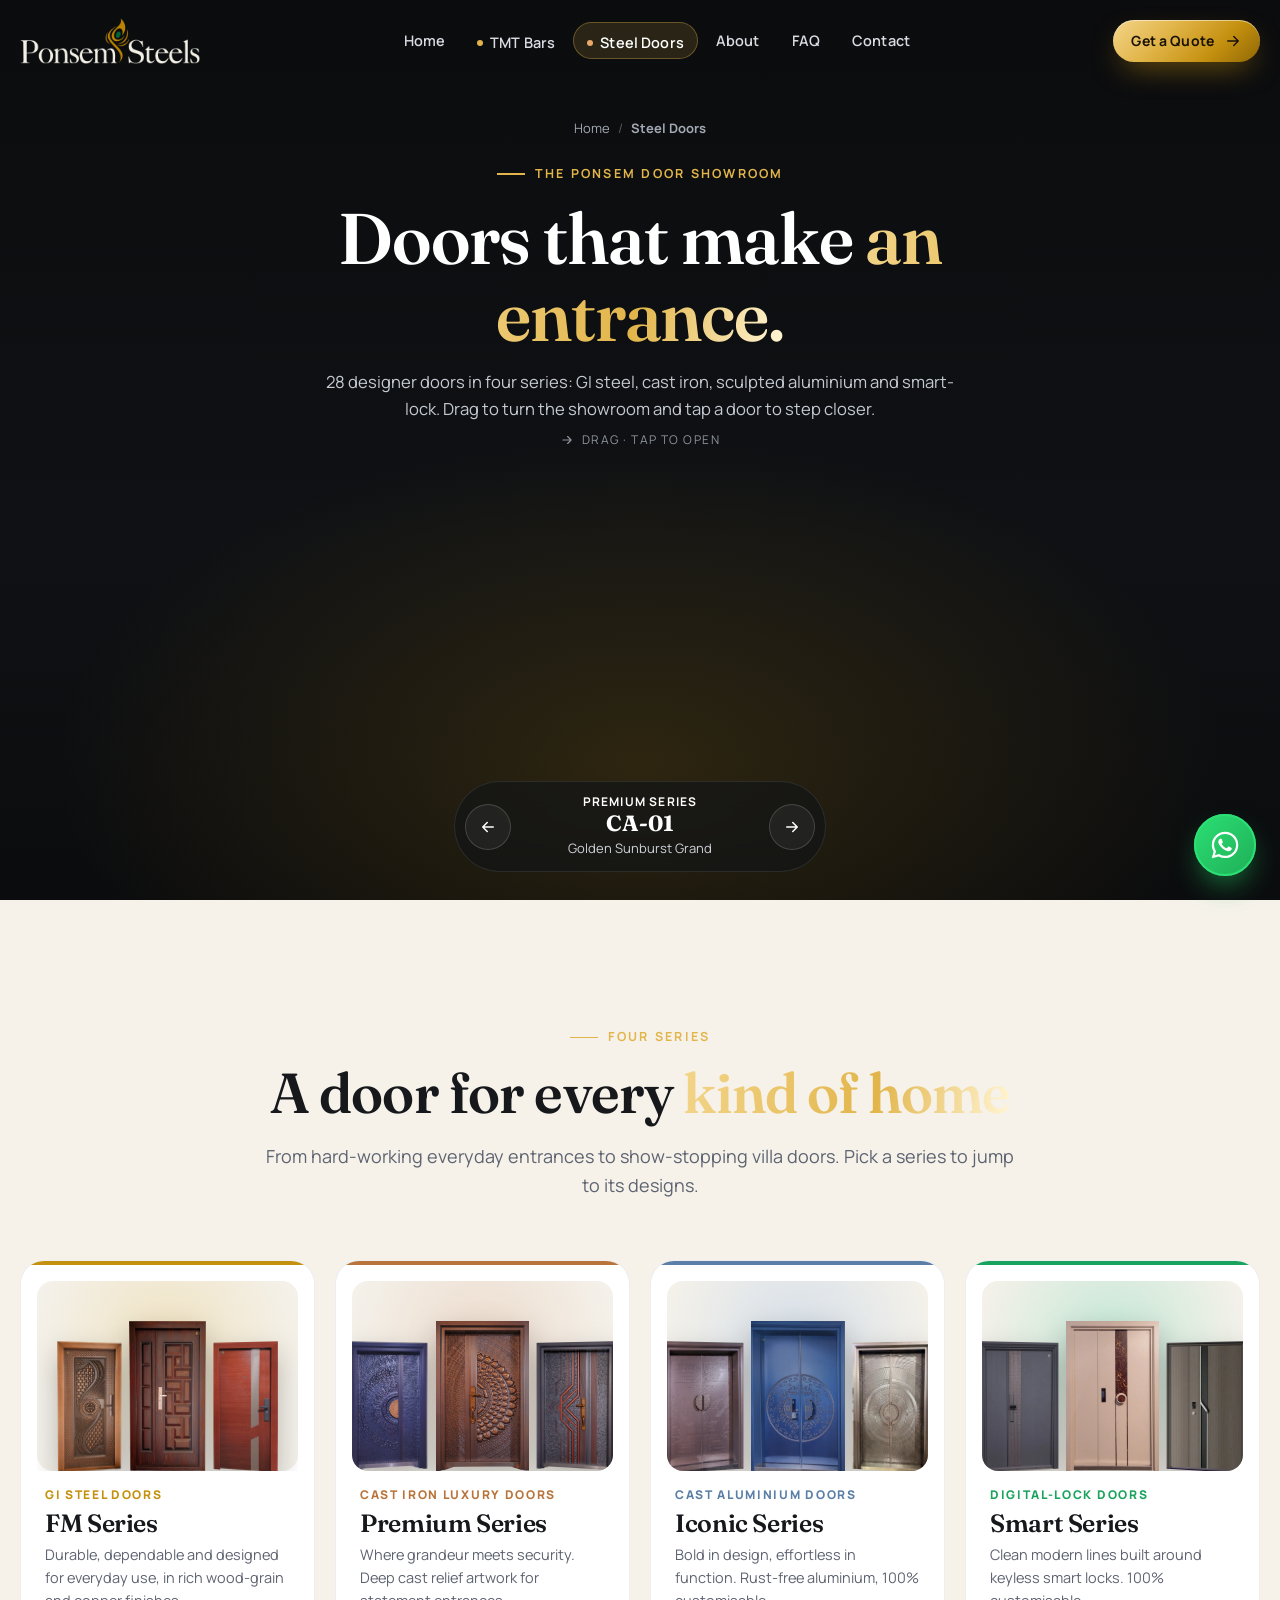
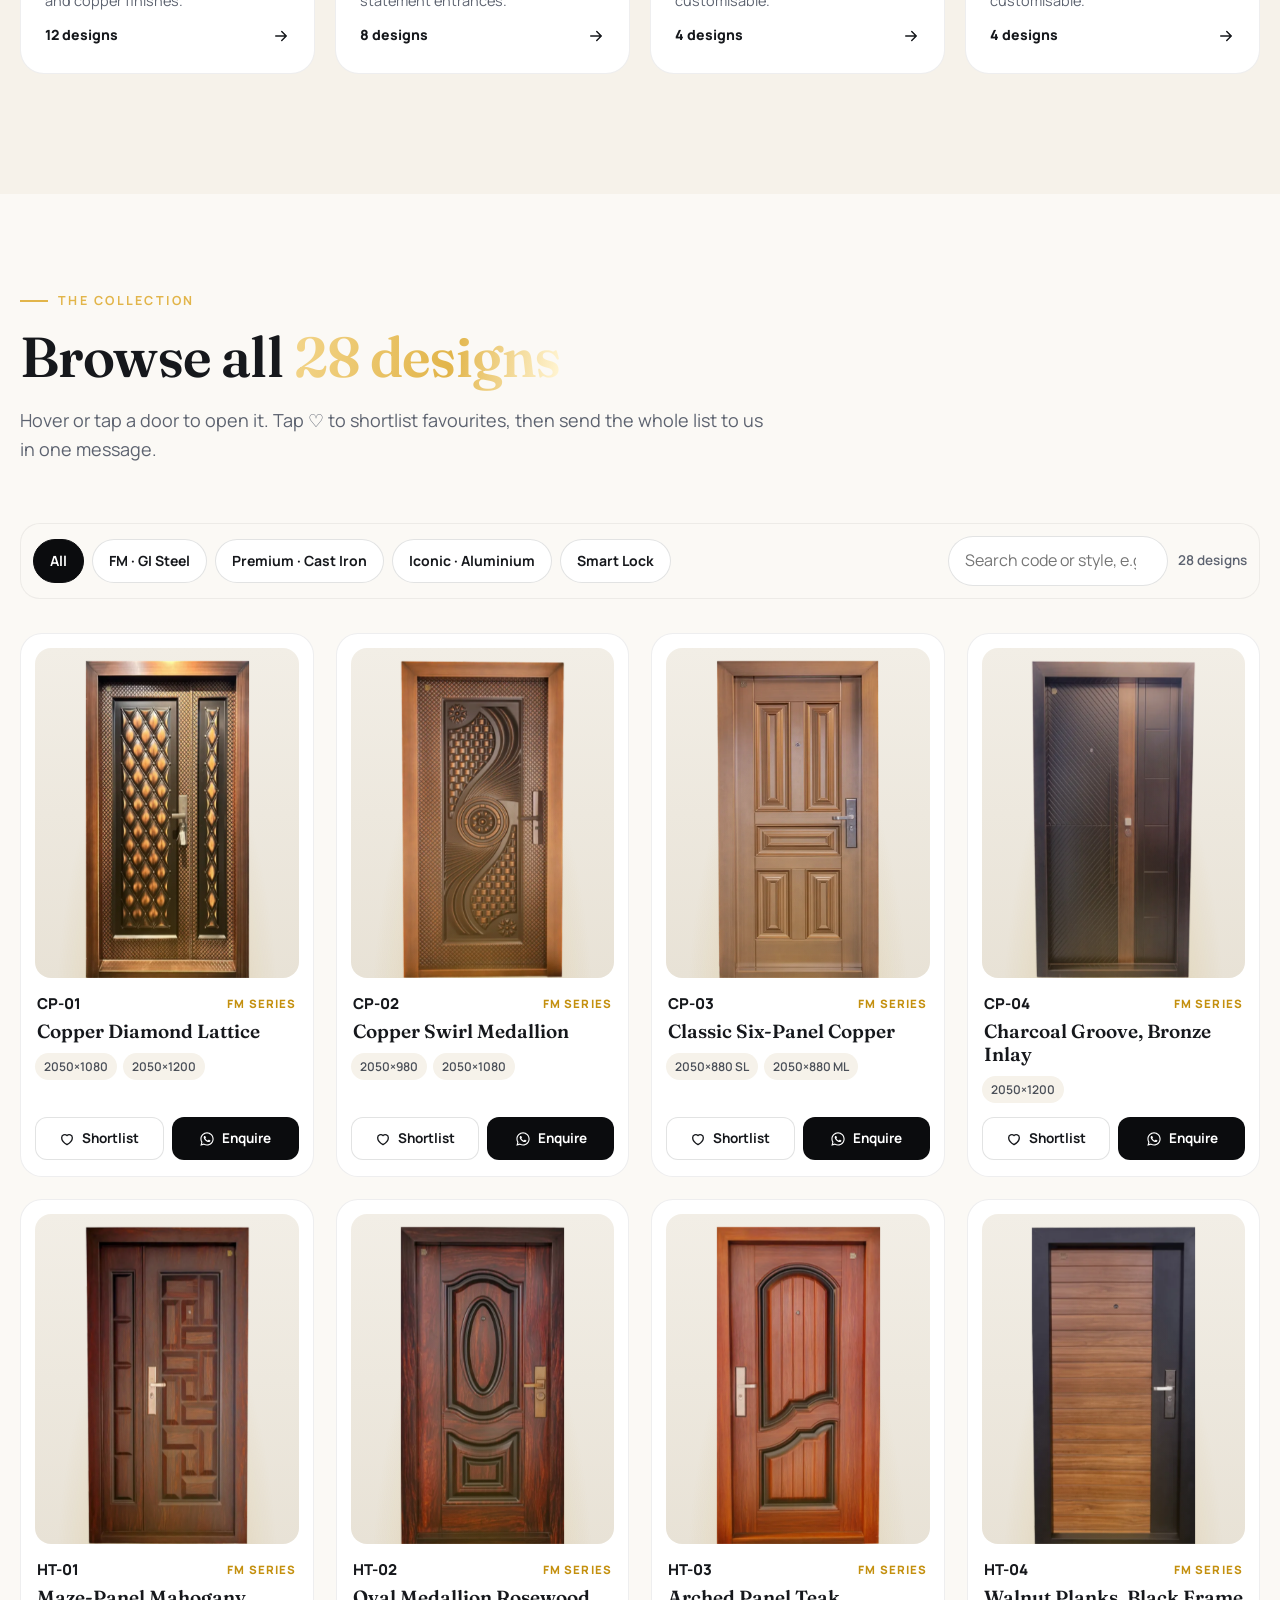
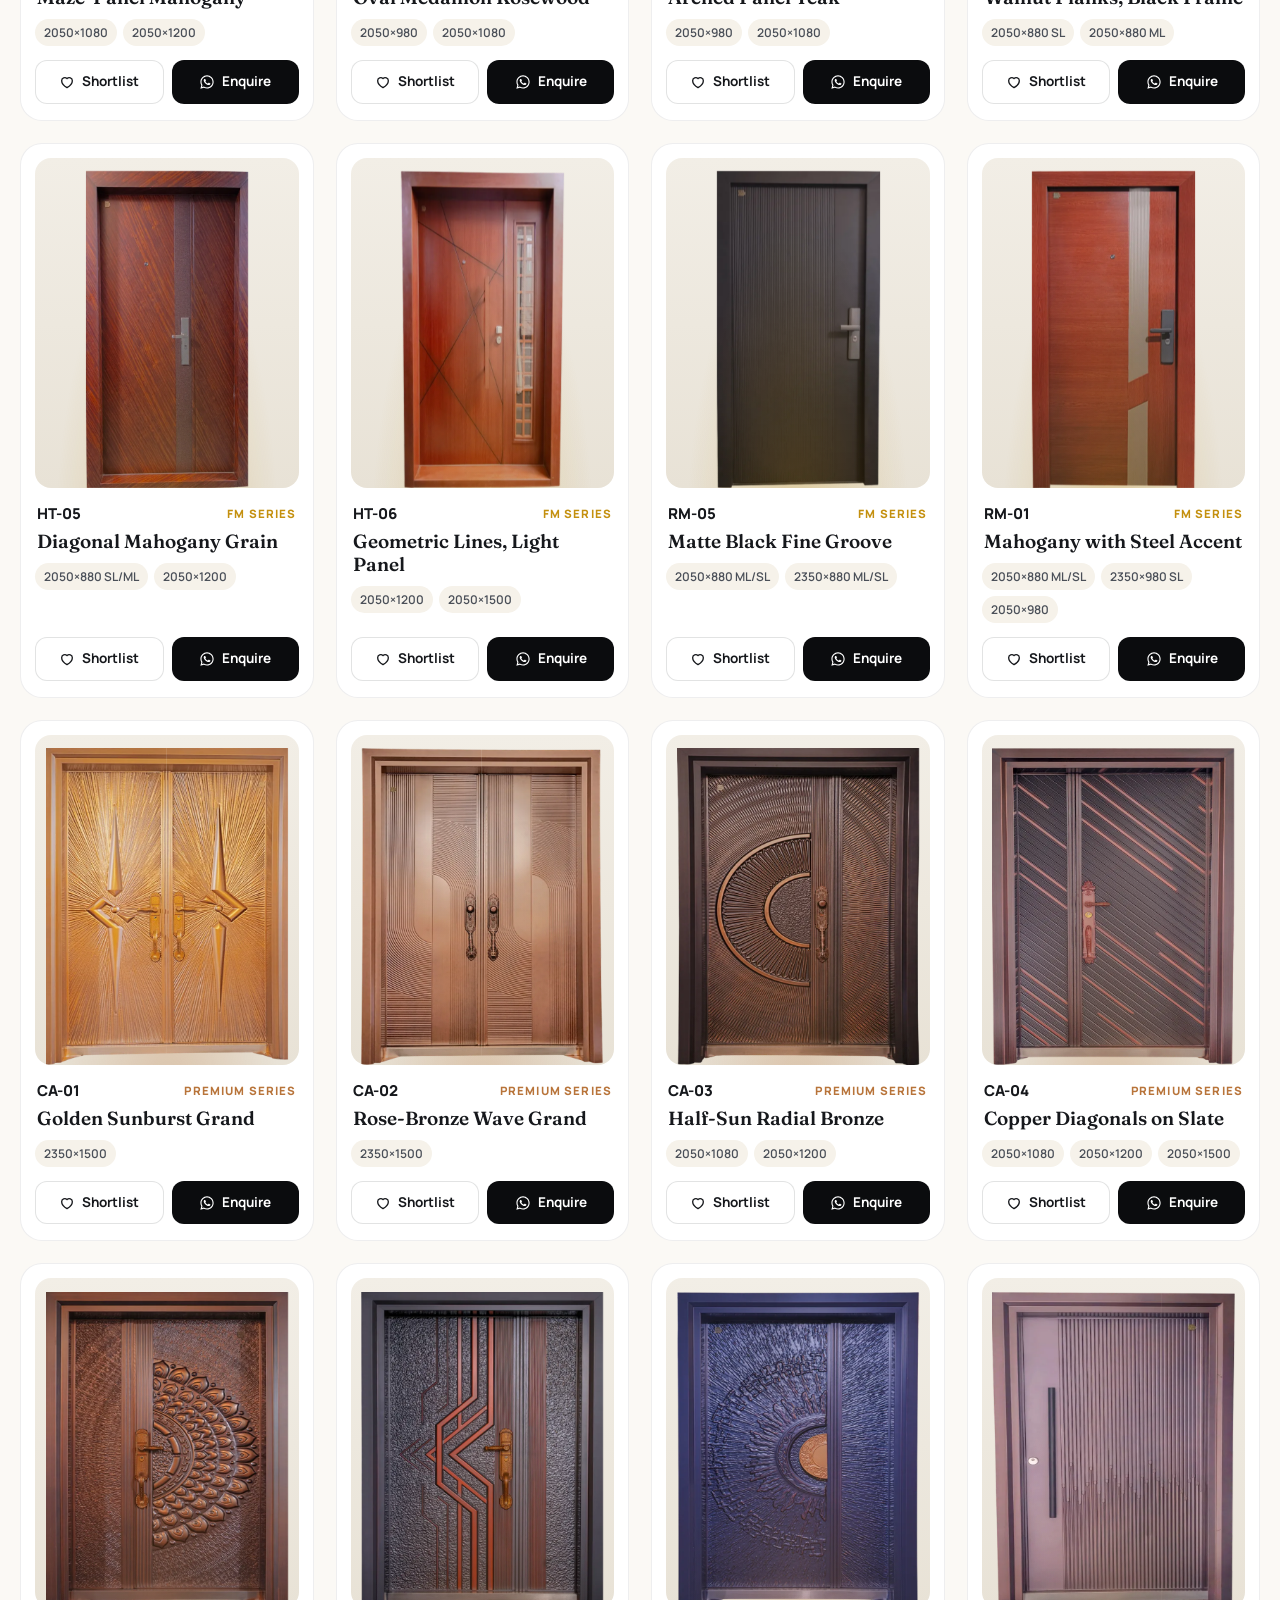
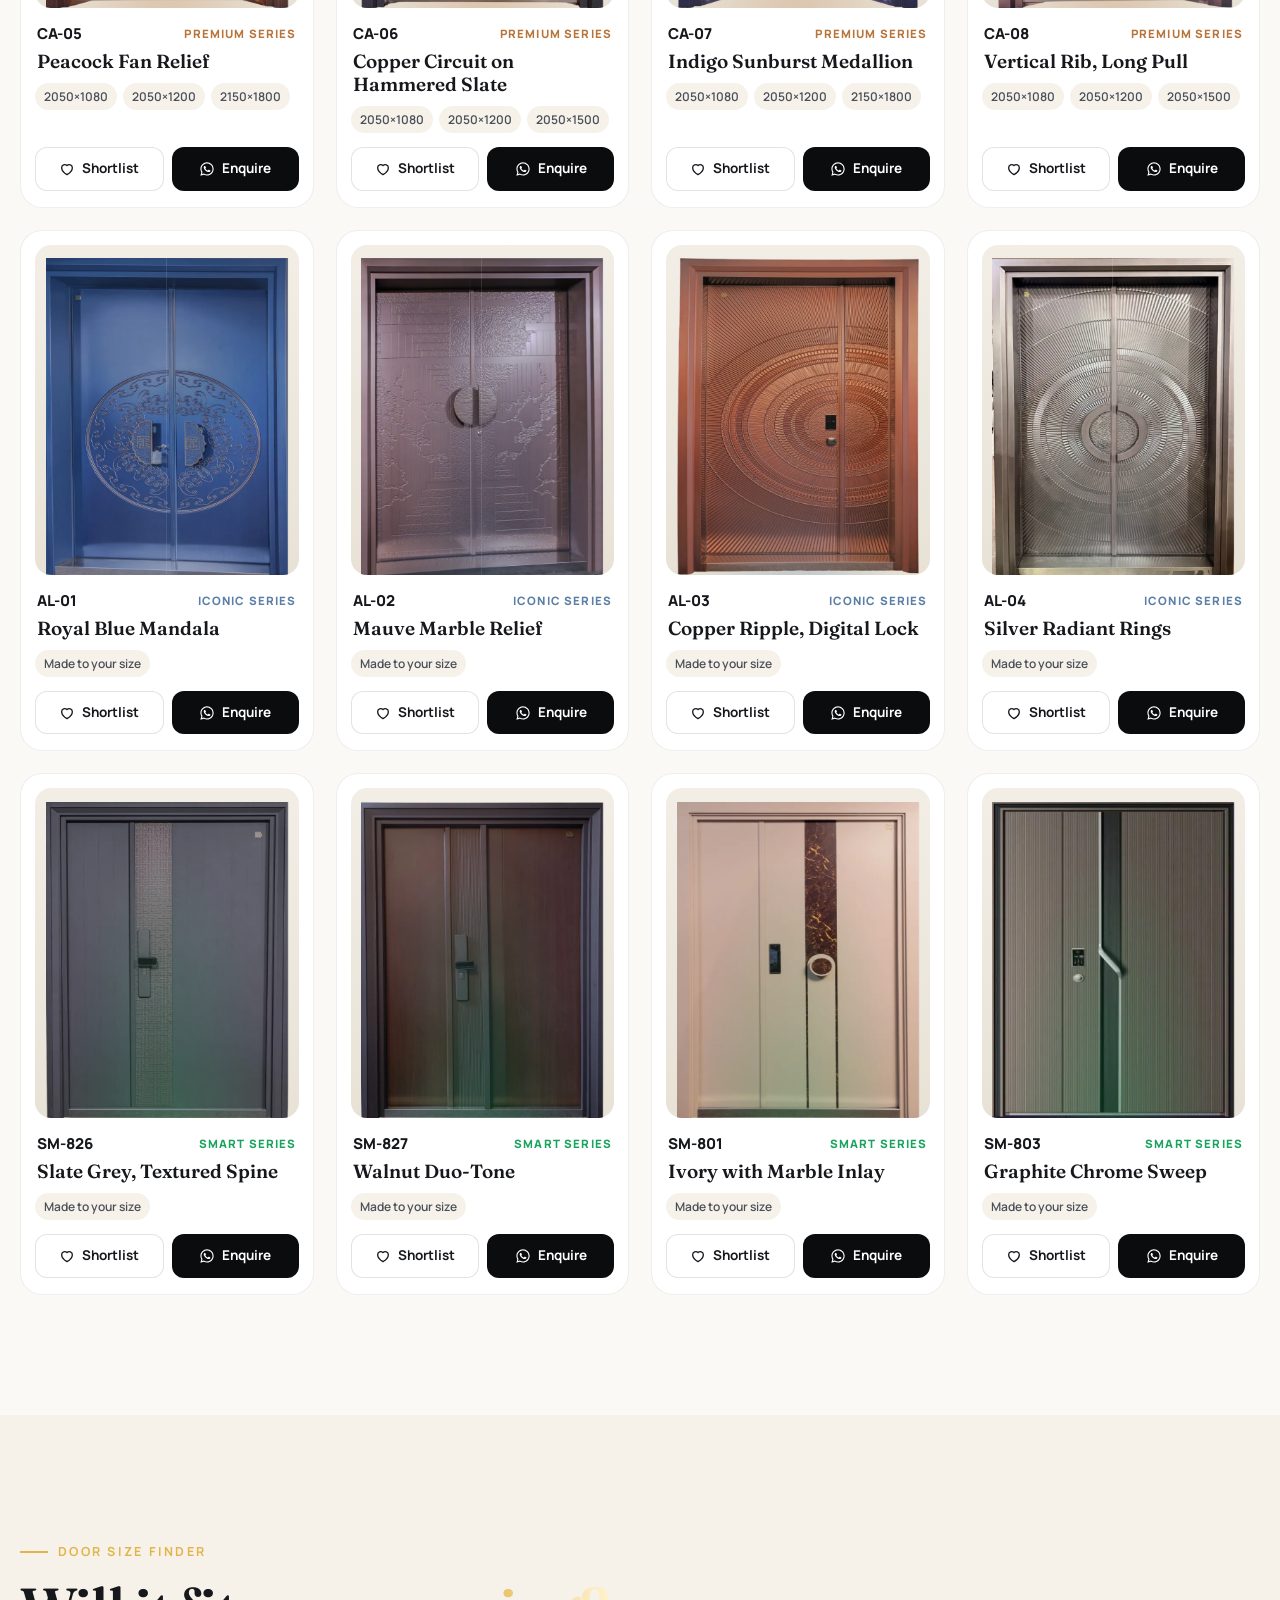
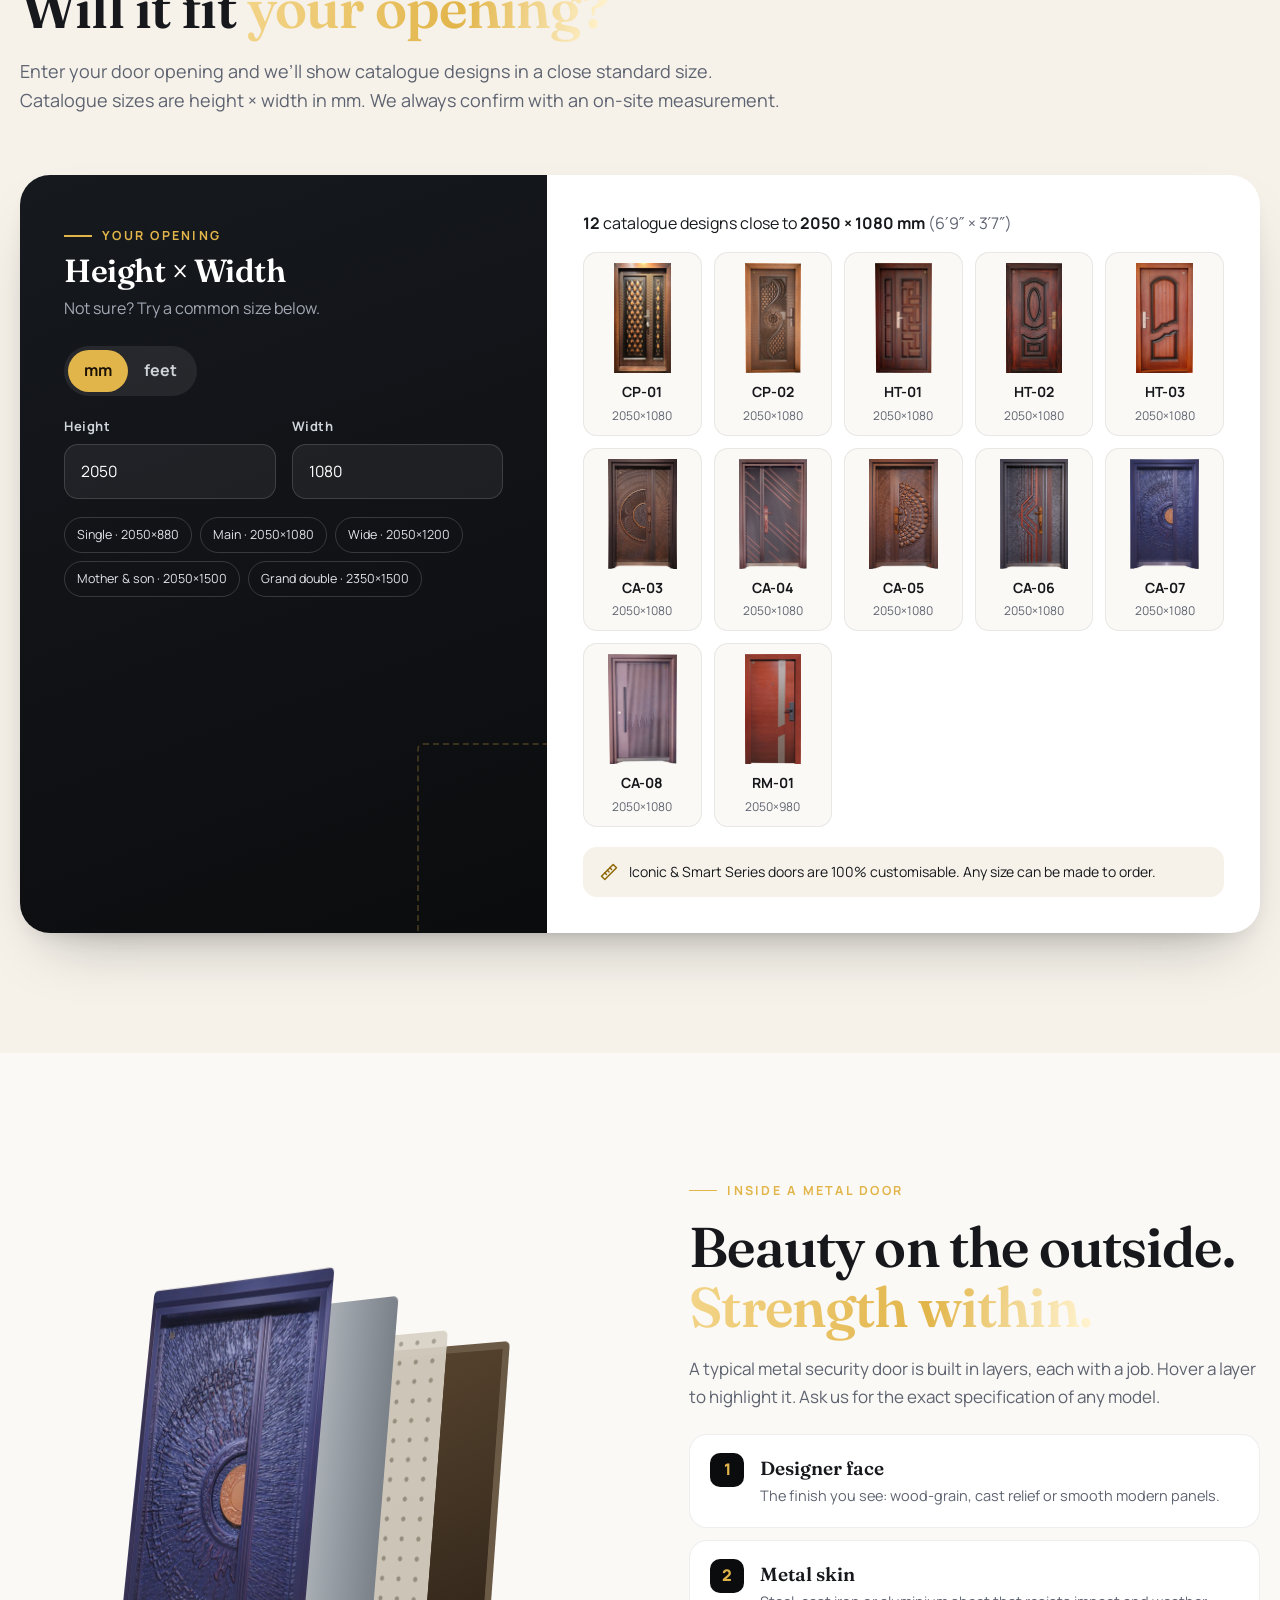
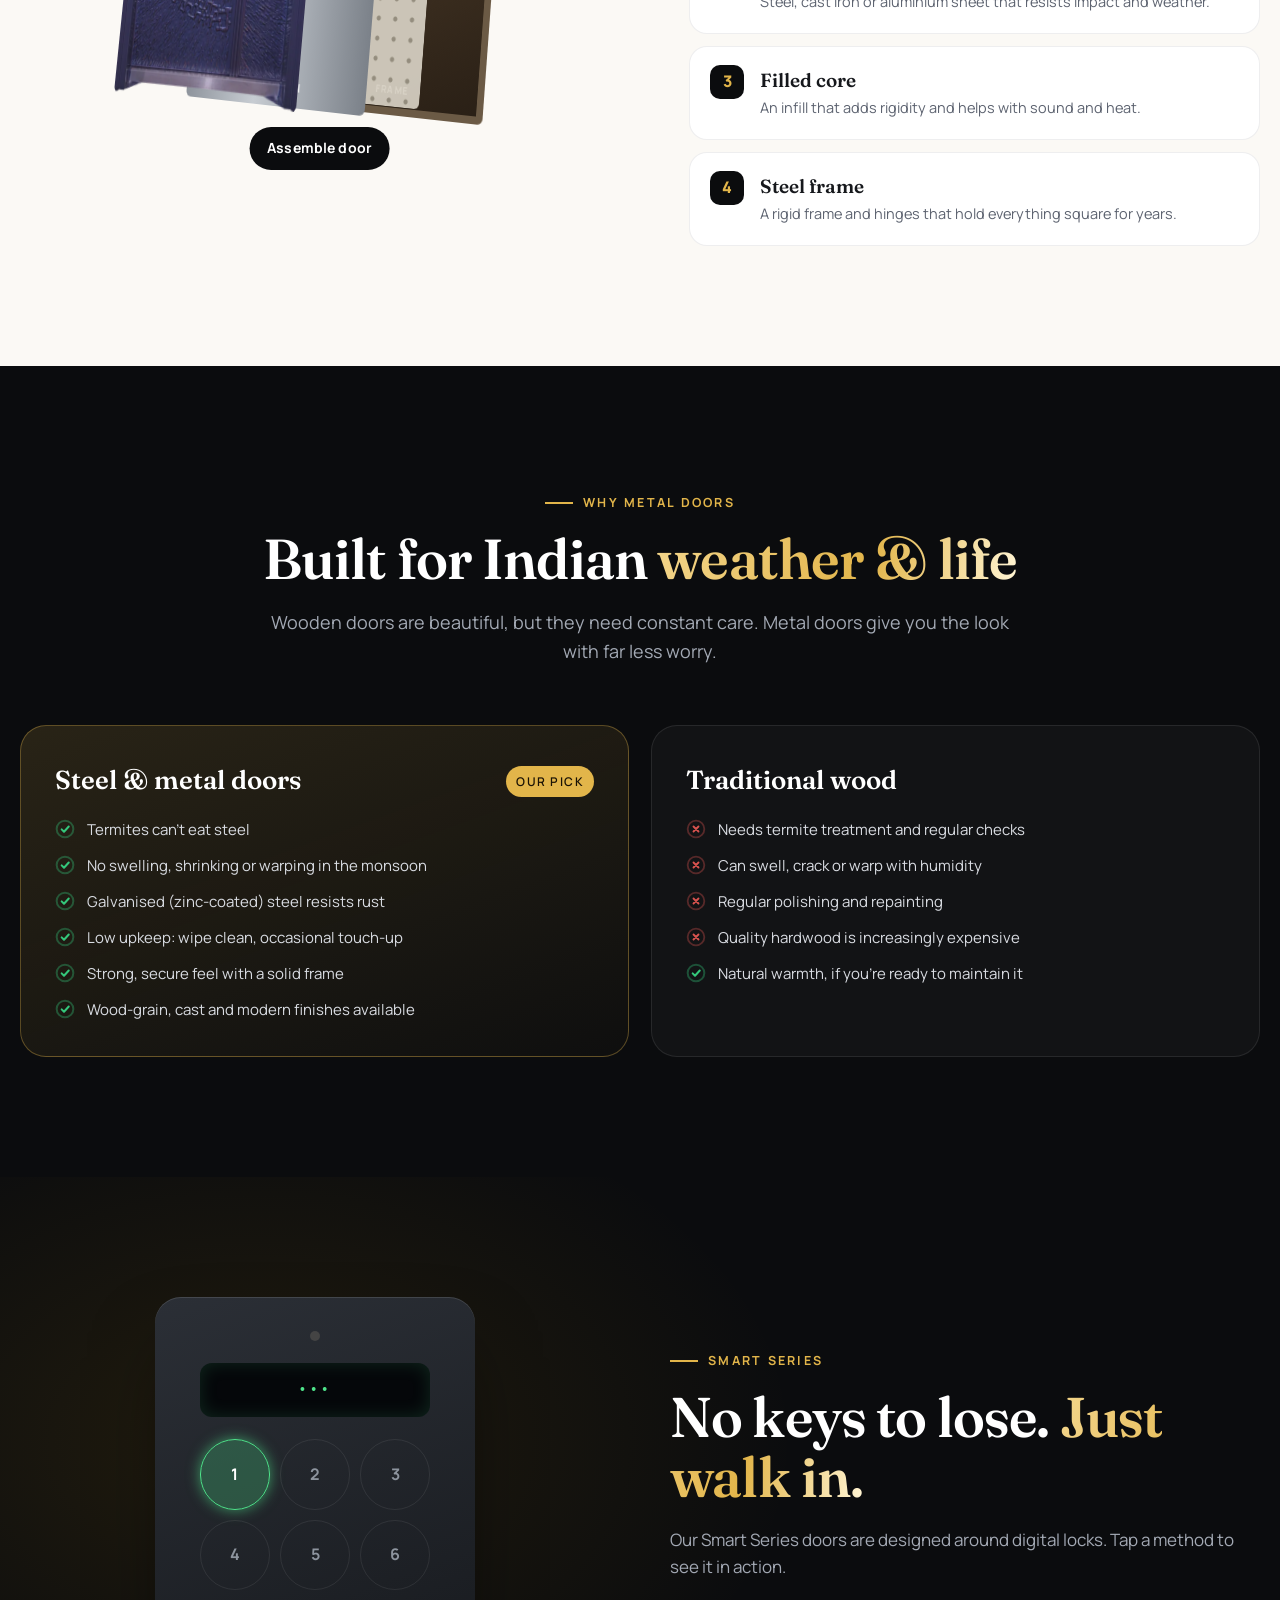
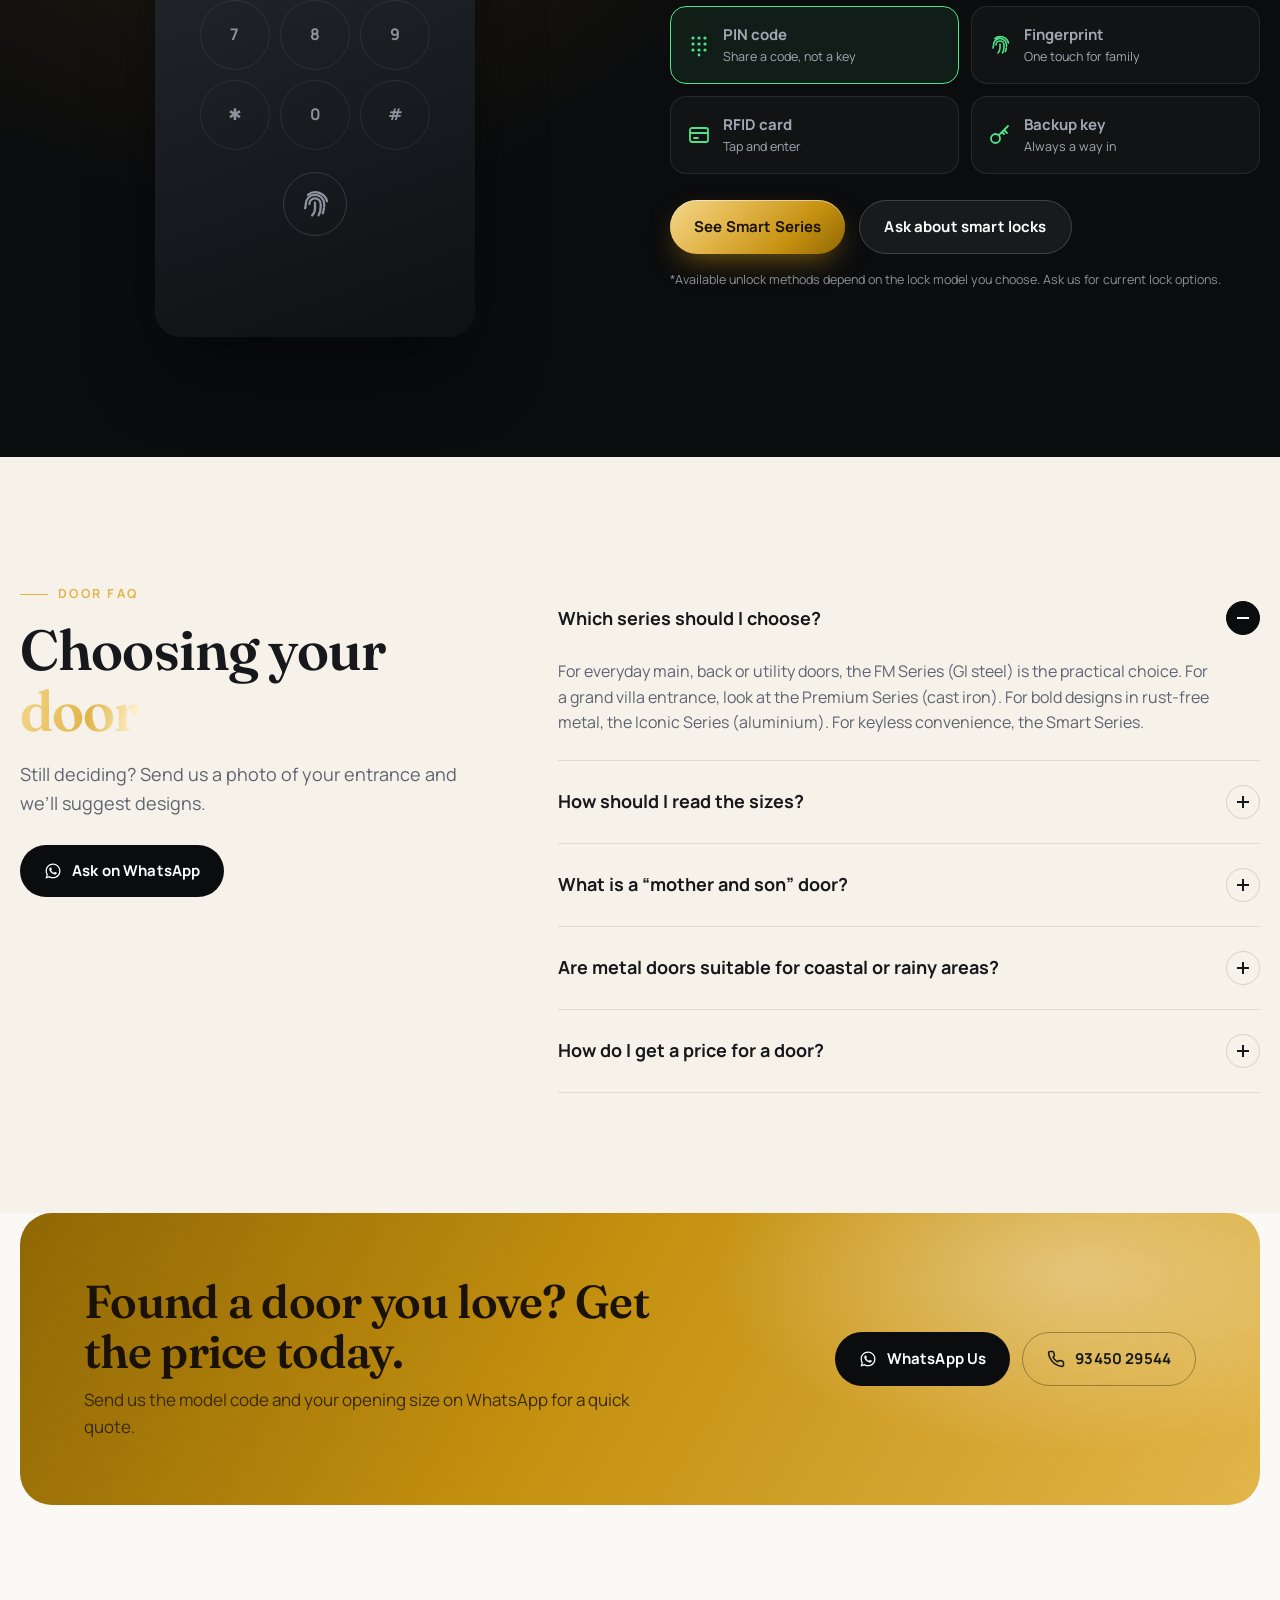
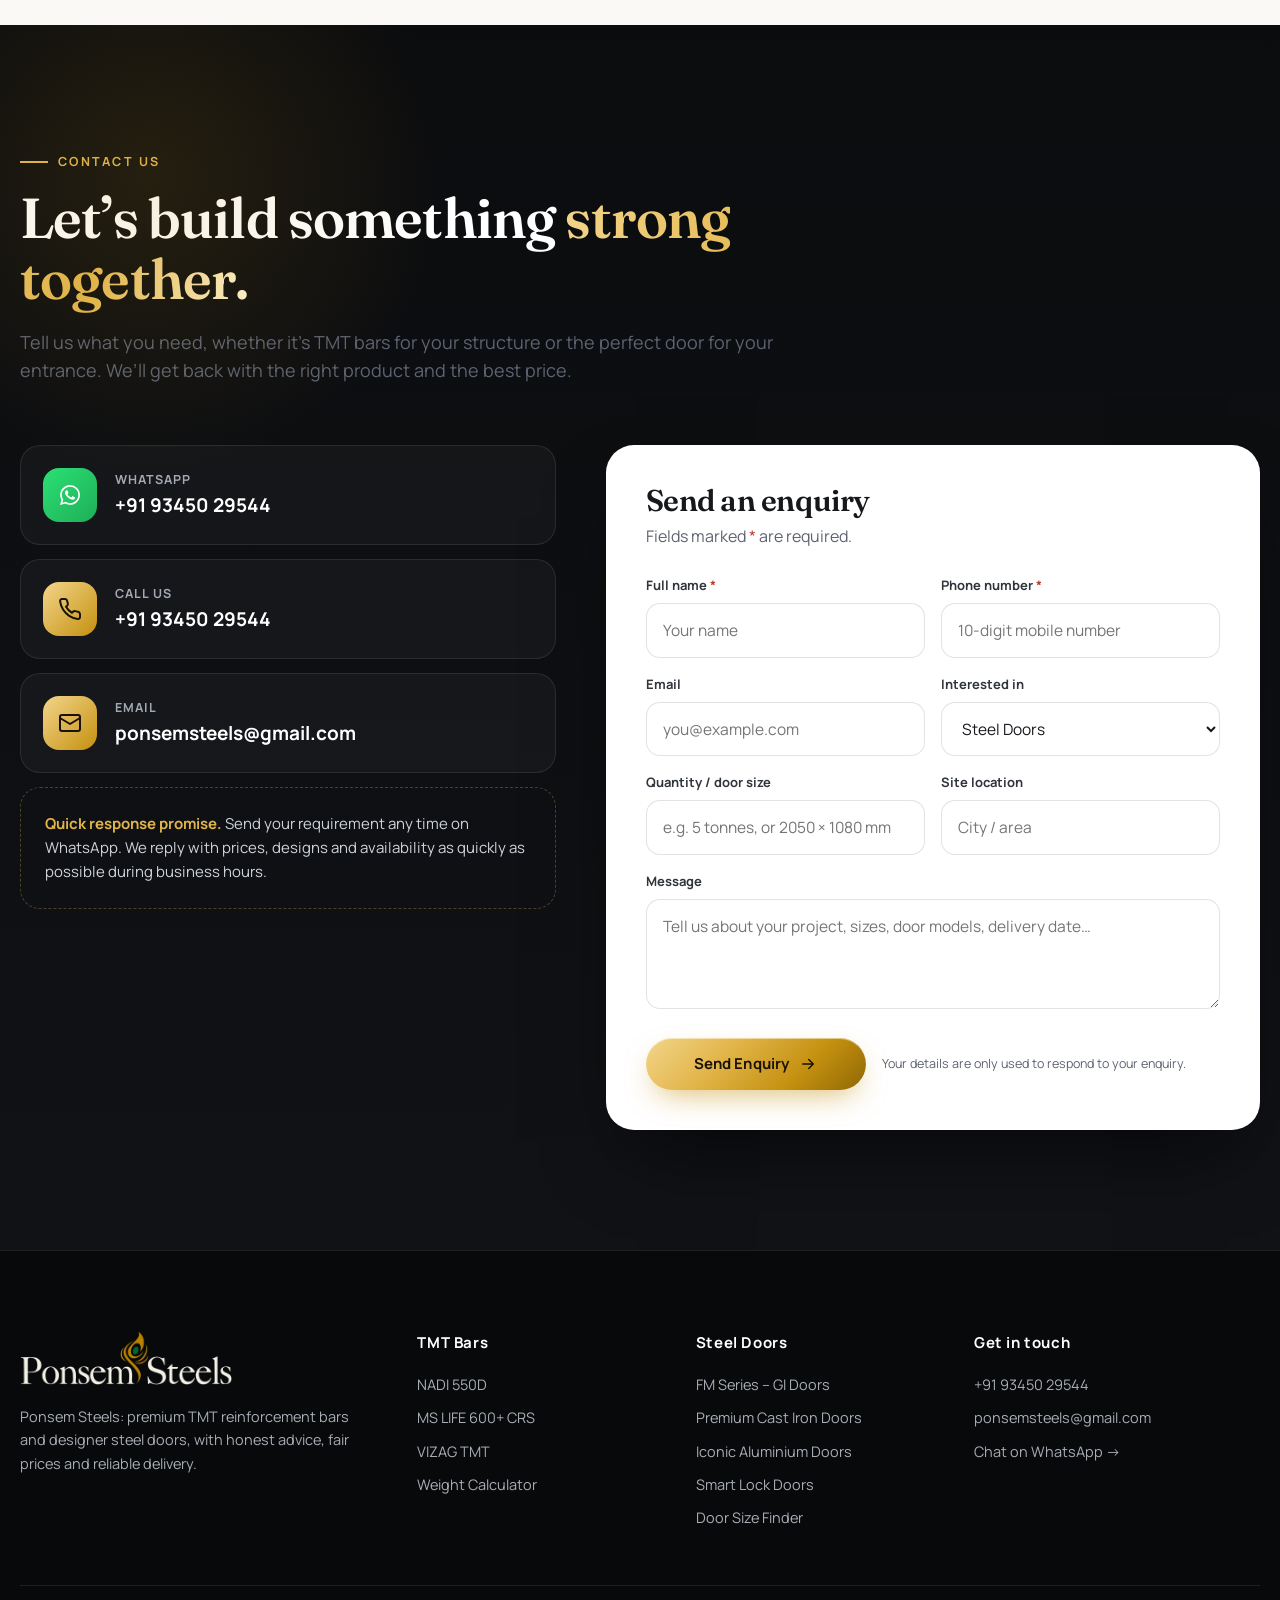
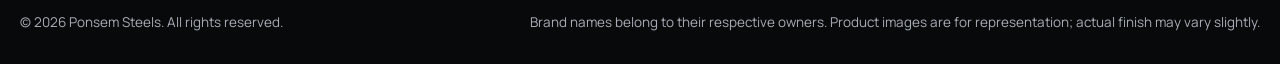
==== steel-doors/index.html @ 77c43404 "Add Steel Doors division: multi-page site with 3D showroom, door catalogue, shortlist, size finder C" ====
<!DOCTYPE html>
<html lang="en">
<head>
<meta charset="UTF-8">
<meta name="viewport" content="width=device-width, initial-scale=1">
<title>Steel Doors – GI, Cast Iron, Aluminium & Smart Lock Doors | Ponsem Steels</title>
<meta name="description" content="Explore 28 designer steel doors from Ponsem Steels in a 3D showroom: FM Series GI steel doors, Premium cast iron doors, Iconic aluminium doors and Smart digital-lock doors. Sizes, shortlist and quick WhatsApp quotes.">
<meta name="robots" content="index, follow, max-image-preview:large">
<meta name="author" content="Ponsem Steels">
<meta name="theme-color" content="#0b0c0e">
<link rel="canonical" href="https://ponsemsteels.com/steel-doors/">
<meta property="og:site_name" content="Ponsem Steels">
<meta property="og:locale" content="en_IN">
<meta property="og:type" content="website">
<meta property="og:title" content="Steel Doors Showroom – 28 Designer Doors | Ponsem Steels">
<meta property="og:description" content="Explore 28 designer steel doors from Ponsem Steels in a 3D showroom: FM Series GI steel doors, Premium cast iron doors, Iconic aluminium doors and Smart digital-lock doors. Sizes, shortlist and quick WhatsApp quotes.">
<meta property="og:url" content="https://ponsemsteels.com/steel-doors/">
<meta property="og:image" content="https://ponsemsteels.com/assets/img/og-doors.jpg">
<meta property="og:image:width" content="1200"><meta property="og:image:height" content="630">
<meta name="twitter:card" content="summary_large_image">
<meta name="twitter:title" content="Steel Doors Showroom – 28 Designer Doors | Ponsem Steels">
<meta name="twitter:image" content="https://ponsemsteels.com/assets/img/og-doors.jpg">
<link rel="icon" type="image/png" href="../assets/img/favicon.png">
<link rel="apple-touch-icon" href="../assets/img/apple-touch-icon.png">
<link rel="preconnect" href="https://fonts.googleapis.com"><link rel="preconnect" href="https://fonts.gstatic.com" crossorigin>
<link href="https://fonts.googleapis.com/css2?family=Fraunces:opsz,wght@9..144,400;9..144,500;9..144,600;9..144,700&family=Manrope:wght@400;500;600;700;800&display=swap" rel="stylesheet">
<link rel="stylesheet" href="../assets/css/site.css">
<noscript><style>.reveal,.fade-up{opacity:1!important;transform:none!important}.hero h1 .line>span{transform:none!important}#loader{display:none}</style></noscript>
<script type="application/ld+json">{"@context":"https://schema.org","@graph":[{"@type":"Organization","@id":"https://ponsemsteels.com/#organization","name":"Ponsem Steels","alternateName":["Ponsem Steel","PonsemSteels"],"url":"https://ponsemsteels.com/","logo":{"@type":"ImageObject","url":"https://ponsemsteels.com/assets/img/logo-square.png","width":600,"height":600},"image":"https://ponsemsteels.com/assets/img/og-image.jpg","email":"ponsemsteels@gmail.com","telephone":"+91-9345029544","description":"Ponsem Steels supplies premium TMT reinforcement bars (NADI 550D, MS LIFE 600+ CRS, VIZAG) and designer steel doors: GI steel, cast iron, aluminium and smart-lock doors.","contactPoint":[{"@type":"ContactPoint","telephone":"+91-9345029544","contactType":"sales","email":"ponsemsteels@gmail.com","areaServed":"IN","availableLanguage":["English"]}],"knowsAbout":["TMT bars","Fe 550D TMT bars","Corrosion resistant steel","Steel doors","GI steel doors","Cast iron doors","Aluminium doors","Smart lock doors"]},{"@type":"WebSite","@id":"https://ponsemsteels.com/#website","url":"https://ponsemsteels.com/","name":"Ponsem Steels","inLanguage":"en-IN","publisher":{"@id":"https://ponsemsteels.com/#organization"}},{"@type":"CollectionPage","@id":"https://ponsemsteels.com/steel-doors/#webpage","url":"https://ponsemsteels.com/steel-doors/","name":"Steel Doors | Ponsem Steels","isPartOf":{"@id":"https://ponsemsteels.com/#website"},"inLanguage":"en-IN","mainEntity":{"@type":"ItemList","name":"Ponsem Steels door collection","numberOfItems":28,"itemListElement":[{"@type":"ListItem","position":1,"name":"Steel door CP-01","url":"https://ponsemsteels.com/steel-doors/#d-CP-01","image":"https://ponsemsteels.com/assets/img/doors/cp-01.webp"},{"@type":"ListItem","position":2,"name":"Steel door CP-02","url":"https://ponsemsteels.com/steel-doors/#d-CP-02","image":"https://ponsemsteels.com/assets/img/doors/cp-02.webp"},{"@type":"ListItem","position":3,"name":"Steel door CP-03","url":"https://ponsemsteels.com/steel-doors/#d-CP-03","image":"https://ponsemsteels.com/assets/img/doors/cp-03.webp"},{"@type":"ListItem","position":4,"name":"Steel door CP-04","url":"https://ponsemsteels.com/steel-doors/#d-CP-04","image":"https://ponsemsteels.com/assets/img/doors/cp-04.webp"},{"@type":"ListItem","position":5,"name":"Steel door HT-01","url":"https://ponsemsteels.com/steel-doors/#d-HT-01","image":"https://ponsemsteels.com/assets/img/doors/ht-01.webp"},{"@type":"ListItem","position":6,"name":"Steel door HT-02","url":"https://ponsemsteels.com/steel-doors/#d-HT-02","image":"https://ponsemsteels.com/assets/img/doors/ht-02.webp"},{"@type":"ListItem","position":7,"name":"Steel door HT-03","url":"https://ponsemsteels.com/steel-doors/#d-HT-03","image":"https://ponsemsteels.com/assets/img/doors/ht-03.webp"},{"@type":"ListItem","position":8,"name":"Steel door HT-04","url":"https://ponsemsteels.com/steel-doors/#d-HT-04","image":"https://ponsemsteels.com/assets/img/doors/ht-04.webp"},{"@type":"ListItem","position":9,"name":"Steel door HT-05","url":"https://ponsemsteels.com/steel-doors/#d-HT-05","image":"https://ponsemsteels.com/assets/img/doors/ht-05.webp"},{"@type":"ListItem","position":10,"name":"Steel door HT-06","url":"https://ponsemsteels.com/steel-doors/#d-HT-06","image":"https://ponsemsteels.com/assets/img/doors/ht-06.webp"},{"@type":"ListItem","position":11,"name":"Steel door RM-05","url":"https://ponsemsteels.com/steel-doors/#d-RM-05","image":"https://ponsemsteels.com/assets/img/doors/rm-05.webp"},{"@type":"ListItem","position":12,"name":"Steel door RM-01","url":"https://ponsemsteels.com/steel-doors/#d-RM-01","image":"https://ponsemsteels.com/assets/img/doors/rm-01.webp"},{"@type":"ListItem","position":13,"name":"Steel door CA-01","url":"https://ponsemsteels.com/steel-doors/#d-CA-01","image":"https://ponsemsteels.com/assets/img/doors/ca-01.webp"},{"@type":"ListItem","position":14,"name":"Steel door CA-02","url":"https://ponsemsteels.com/steel-doors/#d-CA-02","image":"https://ponsemsteels.com/assets/img/doors/ca-02.webp"},{"@type":"ListItem","position":15,"name":"Steel door CA-03","url":"https://ponsemsteels.com/steel-doors/#d-CA-03","image":"https://ponsemsteels.com/assets/img/doors/ca-03.webp"},{"@type":"ListItem","position":16,"name":"Steel door CA-04","url":"https://ponsemsteels.com/steel-doors/#d-CA-04","image":"https://ponsemsteels.com/assets/img/doors/ca-04.webp"},{"@type":"ListItem","position":17,"name":"Steel door CA-05","url":"https://ponsemsteels.com/steel-doors/#d-CA-05","image":"https://ponsemsteels.com/assets/img/doors/ca-05.webp"},{"@type":"ListItem","position":18,"name":"Steel door CA-06","url":"https://ponsemsteels.com/steel-doors/#d-CA-06","image":"https://ponsemsteels.com/assets/img/doors/ca-06.webp"},{"@type":"ListItem","position":19,"name":"Steel door CA-07","url":"https://ponsemsteels.com/steel-doors/#d-CA-07","image":"https://ponsemsteels.com/assets/img/doors/ca-07.webp"},{"@type":"ListItem","position":20,"name":"Steel door CA-08","url":"https://ponsemsteels.com/steel-doors/#d-CA-08","image":"https://ponsemsteels.com/assets/img/doors/ca-08.webp"},{"@type":"ListItem","position":21,"name":"Steel door AL-01","url":"https://ponsemsteels.com/steel-doors/#d-AL-01","image":"https://ponsemsteels.com/assets/img/doors/al-01.webp"},{"@type":"ListItem","position":22,"name":"Steel door AL-02","url":"https://ponsemsteels.com/steel-doors/#d-AL-02","image":"https://ponsemsteels.com/assets/img/doors/al-02.webp"},{"@type":"ListItem","position":23,"name":"Steel door AL-03","url":"https://ponsemsteels.com/steel-doors/#d-AL-03","image":"https://ponsemsteels.com/assets/img/doors/al-03.webp"},{"@type":"ListItem","position":24,"name":"Steel door AL-04","url":"https://ponsemsteels.com/steel-doors/#d-AL-04","image":"https://ponsemsteels.com/assets/img/doors/al-04.webp"},{"@type":"ListItem","position":25,"name":"Steel door SM-826","url":"https://ponsemsteels.com/steel-doors/#d-SM-826","image":"https://ponsemsteels.com/assets/img/doors/sm-826.webp"},{"@type":"ListItem","position":26,"name":"Steel door SM-827","url":"https://ponsemsteels.com/steel-doors/#d-SM-827","image":"https://ponsemsteels.com/assets/img/doors/sm-827.webp"},{"@type":"ListItem","position":27,"name":"Steel door SM-801","url":"https://ponsemsteels.com/steel-doors/#d-SM-801","image":"https://ponsemsteels.com/assets/img/doors/sm-801.webp"},{"@type":"ListItem","position":28,"name":"Steel door SM-803","url":"https://ponsemsteels.com/steel-doors/#d-SM-803","image":"https://ponsemsteels.com/assets/img/doors/sm-803.webp"}]}},{"@type":"BreadcrumbList","itemListElement":[{"@type":"ListItem","position":1,"name":"Home","item":"https://ponsemsteels.com/"},{"@type":"ListItem","position":2,"name":"Steel Doors","item":"https://ponsemsteels.com/steel-doors/"}]},{"@type":"FAQPage","mainEntity":[{"@type":"Question","name":"Which series should I choose?","acceptedAnswer":{"@type":"Answer","text":"For everyday main, back or utility doors, the FM Series (GI steel) is the practical choice. For a grand villa entrance, look at the Premium Series (cast iron). For bold designs in rust-free metal, the Iconic Series (aluminium). For keyless convenience, the Smart Series."}},{"@type":"Question","name":"How should I read the sizes?","acceptedAnswer":{"@type":"Answer","text":"Sizes are height × width in millimetres. For example, 2050 × 1080 is about 6′9″ × 3′6″. Some sizes show variant codes (SL/ML), which we explain when we quote. Iconic and Smart Series doors are made to your exact size. We always confirm with an on-site measurement."}},{"@type":"Question","name":"What is a “mother and son” door?","acceptedAnswer":{"@type":"Answer","text":"It’s a double door with one large leaf for daily use and a smaller leaf that opens only when you need extra width, for example to move furniture. You get a grand look with an everyday-sized opening."}},{"@type":"Question","name":"Are metal doors suitable for coastal or rainy areas?","acceptedAnswer":{"@type":"Answer","text":"Metal doors don’t swell or warp like wood. Galvanised steel has a zinc coating that resists rust, and aluminium doesn’t rust. Near the sea, a good finish and simple upkeep keep any metal door looking its best. Ask us for the right option for your location."}},{"@type":"Question","name":"How do I get a price for a door?","acceptedAnswer":{"@type":"Answer","text":"Shortlist the designs you like (♡), then tap “Send shortlist on WhatsApp”. Or message us the model code, e.g. CA-05, with your opening size. We’ll reply with price and availability."}}]}]}</script>
</head>
<body data-root="../">
<div id="loader" aria-hidden="true"><div class="ld-inner"><img class="ld-emblem" src="../assets/img/emblem.webp" alt=""><div class="ld-bar"><i></i></div></div></div>
<div id="progress"></div>
<!-- SVG icon sprite -->
<svg width="0" height="0" style="position:absolute" aria-hidden="true">
  <symbol id="i-wa" viewBox="0 0 24 24"><path fill="currentColor" d="M19.05 4.91A9.82 9.82 0 0 0 12.04 2C6.58 2 2.13 6.45 2.13 11.91c0 1.75.46 3.45 1.32 4.95L2.05 22l5.25-1.38a9.9 9.9 0 0 0 4.74 1.21h.01c5.46 0 9.91-4.45 9.91-9.91 0-2.65-1.03-5.14-2.91-7.01zm-7.01 15.24h-.01a8.2 8.2 0 0 1-4.19-1.15l-.3-.18-3.12.82.83-3.04-.2-.31a8.2 8.2 0 0 1-1.26-4.38c0-4.54 3.7-8.23 8.25-8.23 2.2 0 4.27.86 5.83 2.42a8.18 8.18 0 0 1 2.41 5.83c0 4.54-3.7 8.22-8.24 8.22zm4.52-6.16c-.25-.12-1.47-.72-1.69-.81-.23-.08-.39-.12-.56.12-.17.25-.64.81-.78.97-.14.17-.29.19-.54.06-.25-.12-1.05-.39-1.99-1.23-.74-.66-1.23-1.47-1.38-1.72-.14-.25-.02-.38.11-.51.11-.11.25-.29.37-.43.13-.15.17-.25.25-.41.08-.17.04-.31-.02-.43-.06-.12-.56-1.34-.76-1.84-.2-.48-.41-.42-.56-.43h-.48c-.17 0-.43.06-.66.31-.22.25-.86.85-.86 2.07 0 1.22.89 2.4 1.01 2.56.12.17 1.75 2.67 4.23 3.74.59.26 1.05.41 1.41.52.59.19 1.13.16 1.56.1.48-.07 1.47-.6 1.67-1.18.21-.58.21-1.07.14-1.18-.06-.1-.22-.16-.47-.28z"/></symbol>
  <symbol id="i-phone" viewBox="0 0 24 24"><path fill="none" stroke="currentColor" stroke-width="2" stroke-linecap="round" stroke-linejoin="round" d="M22 16.9v3a2 2 0 0 1-2.2 2 19.8 19.8 0 0 1-8.6-3.1 19.5 19.5 0 0 1-6-6A19.8 19.8 0 0 1 2.1 4.2 2 2 0 0 1 4.1 2h3a2 2 0 0 1 2 1.7c.1.9.4 1.8.7 2.7a2 2 0 0 1-.5 2.1L8 9.8a16 16 0 0 0 6 6l1.3-1.3a2 2 0 0 1 2.1-.4c.9.3 1.8.6 2.7.7a2 2 0 0 1 1.7 2z"/></symbol>
  <symbol id="i-mail" viewBox="0 0 24 24"><g fill="none" stroke="currentColor" stroke-width="2" stroke-linecap="round" stroke-linejoin="round"><rect x="2" y="4" width="20" height="16" rx="2"/><path d="m22 7-10 6L2 7"/></g></symbol>
  <symbol id="i-check" viewBox="0 0 24 24"><g fill="none" stroke="currentColor" stroke-width="2.4" stroke-linecap="round" stroke-linejoin="round"><circle cx="12" cy="12" r="10" opacity=".35"/><path d="m8 12.5 2.8 2.8L16.5 9"/></g></symbol>
  <symbol id="i-arrow" viewBox="0 0 24 24"><path fill="none" stroke="currentColor" stroke-width="2" stroke-linecap="round" stroke-linejoin="round" d="M5 12h14M13 6l6 6-6 6"/></symbol>
  <symbol id="i-shield" viewBox="0 0 24 24"><g fill="none" stroke="currentColor" stroke-width="1.8" stroke-linecap="round" stroke-linejoin="round"><path d="M12 22s8-4 8-10V5l-8-3-8 3v7c0 6 8 10 8 10z"/><path d="m9 12 2 2 4-4"/></g></symbol>
  <symbol id="i-truck" viewBox="0 0 24 24"><g fill="none" stroke="currentColor" stroke-width="1.8" stroke-linecap="round" stroke-linejoin="round"><path d="M1 3h15v13H1zM16 8h4l3 3v5h-7"/><circle cx="5.5" cy="18.5" r="2.5"/><circle cx="18.5" cy="18.5" r="2.5"/></g></symbol>
  <symbol id="i-rupee" viewBox="0 0 24 24"><g fill="none" stroke="currentColor" stroke-width="1.8" stroke-linecap="round" stroke-linejoin="round"><path d="M6 3h12M6 8h12M6 13l8.5 8M6 13h3a5 5 0 0 0 0-10"/></g></symbol>
  <symbol id="i-user" viewBox="0 0 24 24"><g fill="none" stroke="currentColor" stroke-width="1.8" stroke-linecap="round" stroke-linejoin="round"><path d="M20 21v-2a4 4 0 0 0-4-4H8a4 4 0 0 0-4 4v2"/><circle cx="12" cy="7" r="4"/></g></symbol>
  <symbol id="i-doc" viewBox="0 0 24 24"><g fill="none" stroke="currentColor" stroke-width="1.8" stroke-linecap="round" stroke-linejoin="round"><path d="M14 2H6a2 2 0 0 0-2 2v16a2 2 0 0 0 2 2h12a2 2 0 0 0 2-2V8z"/><path d="M14 2v6h6M8 13h8M8 17h5"/></g></symbol>
  <symbol id="i-box" viewBox="0 0 24 24"><g fill="none" stroke="currentColor" stroke-width="1.8" stroke-linecap="round" stroke-linejoin="round"><path d="M21 16V8a2 2 0 0 0-1-1.7l-7-4a2 2 0 0 0-2 0l-7 4A2 2 0 0 0 3 8v8a2 2 0 0 0 1 1.7l7 4a2 2 0 0 0 2 0l7-4a2 2 0 0 0 1-1.7z"/><path d="M3.3 7 12 12l8.7-5M12 22V12"/></g></symbol>
  <symbol id="i-home" viewBox="0 0 24 24"><g fill="none" stroke="currentColor" stroke-width="1.8" stroke-linecap="round" stroke-linejoin="round"><path d="m3 10 9-7 9 7v10a2 2 0 0 1-2 2H5a2 2 0 0 1-2-2z"/><path d="M9 22V12h6v10"/></g></symbol>
  <symbol id="i-building" viewBox="0 0 24 24"><g fill="none" stroke="currentColor" stroke-width="1.8" stroke-linecap="round" stroke-linejoin="round"><rect x="4" y="2" width="16" height="20" rx="1"/><path d="M9 22v-4h6v4M8 6h.01M12 6h.01M16 6h.01M8 10h.01M12 10h.01M16 10h.01M8 14h.01M12 14h.01M16 14h.01"/></g></symbol>
  <symbol id="i-wave" viewBox="0 0 24 24"><g fill="none" stroke="currentColor" stroke-width="1.8" stroke-linecap="round" stroke-linejoin="round"><path d="M2 6c2 0 2 2 4 2s2-2 4-2 2 2 4 2 2-2 4-2 2 2 4 2M2 12c2 0 2 2 4 2s2-2 4-2 2 2 4 2 2-2 4-2 2 2 4 2M2 18c2 0 2 2 4 2s2-2 4-2 2 2 4 2 2-2 4-2 2 2 4 2"/></g></symbol>
  <symbol id="i-bridge" viewBox="0 0 24 24"><g fill="none" stroke="currentColor" stroke-width="1.8" stroke-linecap="round" stroke-linejoin="round"><path d="M2 16h20M4 16V9M20 16V9M2 9c4 0 6-5 10-5s6 5 10 5M8 16v-5M12 16V8M16 16v-5M4 20h16"/></g></symbol>
  <symbol id="i-hard" viewBox="0 0 24 24"><g fill="none" stroke="currentColor" stroke-width="1.8" stroke-linecap="round" stroke-linejoin="round"><path d="M2 18h20v2H2zM4 18v-3a8 8 0 0 1 16 0v3M10 7V4h4v3M8.5 8 10 13M15.5 8 14 13"/></g></symbol>
  <symbol id="i-chat" viewBox="0 0 24 24"><path fill="none" stroke="currentColor" stroke-width="1.8" stroke-linecap="round" stroke-linejoin="round" d="M21 15a2 2 0 0 1-2 2H7l-4 4V5a2 2 0 0 1 2-2h14a2 2 0 0 1 2 2z"/></symbol>
  <symbol id="i-clip" viewBox="0 0 24 24"><g fill="none" stroke="currentColor" stroke-width="1.8" stroke-linecap="round" stroke-linejoin="round"><path d="M16 4h2a2 2 0 0 1 2 2v14a2 2 0 0 1-2 2H6a2 2 0 0 1-2-2V6a2 2 0 0 1 2-2h2"/><rect x="8" y="2" width="8" height="4" rx="1"/><path d="m9 14 2 2 4-4"/></g></symbol>
  <symbol id="i-handshake" viewBox="0 0 24 24"><g fill="none" stroke="currentColor" stroke-width="1.8" stroke-linecap="round" stroke-linejoin="round"><path d="m11 17 2 2a1 1 0 1 0 3-3"/><path d="m14 14 2.5 2.5a1 1 0 1 0 3-3l-3.9-3.9a3 3 0 0 0-4.2 0l-.9.9a1 1 0 1 1-3-3l2.8-2.8a5.8 5.8 0 0 1 7.1-.9l.5.3a4 4 0 0 0 2.8.5L21 4"/><path d="m21 3 1 11h-2M3 3 2 14l6.5 6.5a1 1 0 1 0 3-3M3 4h8"/></g></symbol>
  <symbol id="i-target" viewBox="0 0 24 24"><g fill="none" stroke="currentColor" stroke-width="1.8"><circle cx="12" cy="12" r="10"/><circle cx="12" cy="12" r="6"/><circle cx="12" cy="12" r="2"/></g></symbol>
  <symbol id="i-eye" viewBox="0 0 24 24"><g fill="none" stroke="currentColor" stroke-width="1.8" stroke-linecap="round" stroke-linejoin="round"><path d="M2 12s3.5-7 10-7 10 7 10 7-3.5 7-10 7-10-7-10-7z"/><circle cx="12" cy="12" r="3"/></g></symbol>
  <symbol id="i-gem" viewBox="0 0 24 24"><g fill="none" stroke="currentColor" stroke-width="1.8" stroke-linecap="round" stroke-linejoin="round"><path d="M6 3h12l4 6-10 13L2 9z"/><path d="M11 3 8 9l4 13 4-13-3-6M2 9h20"/></g></symbol>
  <symbol id="i-up" viewBox="0 0 24 24"><path fill="none" stroke="currentColor" stroke-width="2.2" stroke-linecap="round" stroke-linejoin="round" d="M12 19V5M5 12l7-7 7 7"/></symbol>
  <symbol id="i-pin" viewBox="0 0 24 24"><g fill="none" stroke="currentColor" stroke-width="1.8" stroke-linecap="round" stroke-linejoin="round"><path d="M20 10c0 6-8 12-8 12s-8-6-8-12a8 8 0 0 1 16 0z"/><circle cx="12" cy="10" r="3"/></g></symbol>
  <symbol id="i-heart" viewBox="0 0 24 24"><path stroke="currentColor" stroke-width="2" stroke-linejoin="round" d="M12 20.5s-8-4.6-8-10.4A4.6 4.6 0 0 1 12 7a4.6 4.6 0 0 1 8 3.1c0 5.8-8 10.4-8 10.4z"/></symbol>
  <symbol id="i-ruler" viewBox="0 0 24 24"><g fill="none" stroke="currentColor" stroke-width="1.8" stroke-linecap="round" stroke-linejoin="round"><path d="M3 17 17 3l4 4L7 21z"/><path d="m7 13 2 2M10 10l2 2M13 7l2 2"/></g></symbol>
  <symbol id="i-finger" viewBox="0 0 24 24"><g fill="none" stroke="currentColor" stroke-width="1.6" stroke-linecap="round"><path d="M12 11v4c0 2-1 4-2 5M8 12a4 4 0 0 1 8 0v2c0 2.5-.5 4.5-1.5 6M5 15c.5-1.3.5-2.2.5-3a6.5 6.5 0 0 1 13 0v1.5M17.5 18.5c.4-1 .7-2.4.8-3.5M7 5.5A8.5 8.5 0 0 1 20.5 10"/></g></symbol>
  <symbol id="i-keypad" viewBox="0 0 24 24"><g fill="currentColor"><circle cx="6" cy="5" r="1.6"/><circle cx="12" cy="5" r="1.6"/><circle cx="18" cy="5" r="1.6"/><circle cx="6" cy="11" r="1.6"/><circle cx="12" cy="11" r="1.6"/><circle cx="18" cy="11" r="1.6"/><circle cx="6" cy="17" r="1.6"/><circle cx="12" cy="17" r="1.6"/><circle cx="18" cy="17" r="1.6"/><circle cx="12" cy="22" r="1.4"/></g></symbol>
  <symbol id="i-card" viewBox="0 0 24 24"><g fill="none" stroke="currentColor" stroke-width="1.8" stroke-linecap="round" stroke-linejoin="round"><rect x="3" y="5" width="18" height="14" rx="2"/><path d="M3 10h18M7 15h4"/></g></symbol>
  <symbol id="i-key" viewBox="0 0 24 24"><g fill="none" stroke="currentColor" stroke-width="1.8" stroke-linecap="round" stroke-linejoin="round"><circle cx="7.5" cy="15.5" r="4.5"/><path d="m11 12 9-9M16 7l3 3M14 9l2 2"/></g></symbol>
  <symbol id="i-x" viewBox="0 0 24 24"><g fill="none" stroke="currentColor" stroke-width="2.2" stroke-linecap="round"><circle cx="12" cy="12" r="10" opacity=".35"/><path d="m9 9 6 6M15 9l-6 6"/></g></symbol>
  <symbol id="i-door" viewBox="0 0 24 24"><g fill="none" stroke="currentColor" stroke-width="1.8" stroke-linecap="round" stroke-linejoin="round"><path d="M4 21h16M6 21V4a1 1 0 0 1 1-1h10a1 1 0 0 1 1 1v17"/><circle cx="14.5" cy="12" r=".8" fill="currentColor"/></g></symbol>
  <symbol id="i-bar" viewBox="0 0 24 24"><g fill="none" stroke="currentColor" stroke-width="1.8" stroke-linecap="round"><path d="M4 20 20 4M7 21l14-14M3 17 17 3"/></g></symbol>
</svg>
<header class="site" id="top">
  <div class="wrap nav">
    <a href="../" class="brand" aria-label="Ponsem Steels home"><img src="../assets/img/logo.webp" alt="Ponsem Steels logo" width="157" height="40"></a>
    <ul class="menu" id="menu">
      <li><a href="../">Home</a></li>
      <li><a href="../tmt-bars/"><span class="nv"><i></i>TMT Bars</span></a></li>
      <li><a href="../steel-doors/" class="cur" aria-current="page"><span class="nv"><i style="background:#e9a86a"></i>Steel Doors</span></a></li>
      <li><a href="../#about">About</a></li>
      <li><a href="#faq" data-spy>FAQ</a></li>
      <li><a href="#contact" data-spy>Contact</a></li>
    </ul>
    <div class="nav-cta">
      <a class="btn btn-gold btn-sm magnetic" href="#contact">Get a Quote <svg><use href="#i-arrow"/></svg></a>
      <button class="burger" id="burger" aria-label="Open menu" aria-expanded="false" aria-controls="menu"><span></span><span></span><span></span></button>
    </div>
  </div>
</header>
<main><!-- ================= SHOWROOM HERO ================= -->
<section class="showroom-hero" id="home">
  <div class="wrap sr-top">
    <nav class="crumbs fade-up" aria-label="Breadcrumb" style="justify-content:center"><a href="../">Home</a><span>/</span><b>Steel Doors</b></nav>
    <span class="eyebrow fade-up">The Ponsem Door Showroom</span>
    <h1 class="fade-up d1">Doors that make <span class="gold-text">an entrance.</span></h1>
    <p class="lead fade-up d2">28 designer doors in four series: GI steel, cast iron, sculpted aluminium and smart-lock. Drag to turn the showroom and tap a door to step closer.</p>
  </div>
  <div class="sr-stage fade-up d3">
    <canvas id="showroom3d" aria-label="3D door showroom. Use the arrow buttons below to browse."></canvas>
    <div class="sr-hint"><svg width="14" height="14"><use href="#i-arrow"/></svg> Drag · Tap to open</div>
    <div class="sr-fallback"><img src="../assets/img/doors/ht-01.webp" alt="HT-01 steel door"><img src="../assets/img/doors/ca-01.webp" alt="CA-01 cast door"><img src="../assets/img/doors/sm-801.webp" alt="SM-801 smart door"></div>
    <div class="sr-ui">
      <button class="arw l" id="srPrev" aria-label="Previous door"><svg><use href="#i-arrow"/></svg></button>
      <button class="sr-info" id="srView" style="background:none;border:0;color:#fff;cursor:pointer" aria-label="Open selected door">
        <small id="srSer">Premium Series</small><b id="srCode">CA-01</b><span id="srName">Golden Sunburst Grand</span>
      </button>
      <button class="arw" id="srNext" aria-label="Next door"><svg><use href="#i-arrow"/></svg></button>
    </div>
  </div>
</section>
<!-- ================= SERIES ================= -->
<section class="sec cream" id="series">
  <div class="wrap">
    <div class="sec-head center">
      <span class="eyebrow reveal">Four Series</span>
      <h2 class="reveal" data-d="1">A door for every <span class="gold-text">kind of home</span></h2>
      <p class="reveal" data-d="2">From hard-working everyday entrances to show-stopping villa doors. Pick a series to jump to its designs.</p>
    </div>
    <div class="series-grid">
      <a href="#collection" class="scard2 reveal" data-jump="fm" style="--sc:#c4900f">
        <span class="s-img"><img src="../assets/img/doors/cp-02.webp" alt="" loading="lazy"><img src="../assets/img/doors/ht-01.webp" alt="" loading="lazy"><img src="../assets/img/doors/rm-01.webp" alt="" loading="lazy"></span>
        <small>GI Steel Doors</small><h3>FM Series</h3><p>Durable, dependable and designed for everyday use, in rich wood-grain and copper finishes.</p>
        <span class="n">12 designs <svg><use href="#i-arrow"/></svg></span></a>
      <a href="#collection" class="scard2 reveal" data-d="1" data-jump="premium" style="--sc:#b8743a">
        <span class="s-img"><img src="../assets/img/doors/ca-07.webp" alt="" loading="lazy"><img src="../assets/img/doors/ca-05.webp" alt="" loading="lazy"><img src="../assets/img/doors/ca-06.webp" alt="" loading="lazy"></span>
        <small>Cast Iron Luxury Doors</small><h3>Premium Series</h3><p>Where grandeur meets security. Deep cast relief artwork for statement entrances.</p>
        <span class="n">8 designs <svg><use href="#i-arrow"/></svg></span></a>
      <a href="#collection" class="scard2 reveal" data-d="2" data-jump="iconic" style="--sc:#5b7fa6">
        <span class="s-img"><img src="../assets/img/doors/al-02.webp" alt="" loading="lazy"><img src="../assets/img/doors/al-01.webp" alt="" loading="lazy"><img src="../assets/img/doors/al-04.webp" alt="" loading="lazy"></span>
        <small>Cast Aluminium Doors</small><h3>Iconic Series</h3><p>Bold in design, effortless in function. Rust-free aluminium, 100% customisable.</p>
        <span class="n">4 designs <svg><use href="#i-arrow"/></svg></span></a>
      <a href="#collection" class="scard2 reveal" data-d="3" data-jump="smart" style="--sc:#19a35d">
        <span class="s-img"><img src="../assets/img/doors/sm-826.webp" alt="" loading="lazy"><img src="../assets/img/doors/sm-801.webp" alt="" loading="lazy"><img src="../assets/img/doors/sm-803.webp" alt="" loading="lazy"></span>
        <small>Digital-Lock Doors</small><h3>Smart Series</h3><p>Clean modern lines built around keyless smart locks. 100% customisable.</p>
        <span class="n">4 designs <svg><use href="#i-arrow"/></svg></span></a>
    </div>
  </div>
</section>
<!-- ================= COLLECTION ================= -->
<section class="sec" id="collection" style="padding-top:90px">
  <div class="wrap">
    <div class="sec-head">
      <span class="eyebrow reveal">The Collection</span>
      <h2 class="reveal" data-d="1">Browse all <span class="gold-text">28 designs</span></h2>
      <p class="reveal" data-d="2">Hover or tap a door to open it. Tap ♡ to shortlist favourites, then send the whole list to us in one message.</p>
    </div>
    <div class="cat-bar">
      <div class="filters" id="doorFilters" role="group" aria-label="Filter by series">
        <button class="on" data-f="all" aria-pressed="true">All</button>
        <button data-f="fm" aria-pressed="false">FM · GI Steel</button>
        <button data-f="premium" aria-pressed="false">Premium · Cast Iron</button>
        <button data-f="iconic" aria-pressed="false">Iconic · Aluminium</button>
        <button data-f="smart" aria-pressed="false">Smart Lock</button>
      </div>
      <div class="cat-search"><label class="sr" for="doorSearch">Search doors</label><input id="doorSearch" type="search" placeholder="Search code or style, e.g. CA-05"><span id="doorCount">28 designs</span></div>
    </div>
    <div class="door-grid" id="doorGrid"></div>
    <p class="cat-empty" id="doorEmpty" hidden>No designs match. Try another search or <a href="#contact" style="text-decoration:underline">ask us</a>.</p>
  </div>
</section>
<!-- ================= SIZE FINDER ================= -->
<section class="sec cream" id="size-finder">
  <div class="wrap">
    <div class="sec-head">
      <span class="eyebrow reveal">Door Size Finder</span>
      <h2 class="reveal" data-d="1">Will it fit <span class="gold-text">your opening?</span></h2>
      <p class="reveal" data-d="2">Enter your door opening and we’ll show catalogue designs in a close standard size. Catalogue sizes are height × width in mm. We always confirm with an on-site measurement.</p>
    </div>
    <div class="sf reveal" id="sizeFinder">
      <div class="sf-in">
        <span class="eyebrow">Your opening</span>
        <h3>Height × Width</h3>
        <p>Not sure? Try a common size below.</p>
        <div class="seg" id="sfUnit" role="group" aria-label="Units"><button class="on" data-u="mm" aria-pressed="true">mm</button><button data-u="ft" aria-pressed="false">feet</button></div>
        <div class="row2">
          <div class="field"><label class="fl" for="sfH">Height</label><input class="inp" id="sfH" type="number" min="0" step="10" value="2050" inputmode="decimal"></div>
          <div class="field"><label class="fl" for="sfW">Width</label><input class="inp" id="sfW" type="number" min="0" step="10" value="1080" inputmode="decimal"></div>
        </div>
        <div class="presets">
          <button data-preset="2050x880">Single · 2050×880</button>
          <button data-preset="2050x1080">Main · 2050×1080</button>
          <button data-preset="2050x1200">Wide · 2050×1200</button>
          <button data-preset="2050x1500">Mother &amp; son · 2050×1500</button>
          <button data-preset="2350x1500">Grand double · 2350×1500</button>
        </div>
        <div class="sf-door" aria-hidden="true"></div>
      </div>
      <div class="sf-out" id="sfOut" aria-live="polite"></div>
    </div>
  </div>
</section>
<!-- ================= ANATOMY ================= -->
<section class="sec" id="anatomy">
  <div class="wrap anat-grid">
    <div class="exploded reveal" id="exploded">
      <div class="ex-rig" id="exRig">
        <div class="ex-layer" data-i="0">Frame</div>
        <div class="ex-layer" data-i="1">Core</div>
        <div class="ex-layer" data-i="2">Steel skin</div>
        <div class="ex-layer" data-i="3"></div>
      </div>
      <button class="btn btn-dark btn-sm ex-btn" id="exBtn">Assemble door</button>
    </div>
    <div>
      <span class="eyebrow reveal">Inside a Metal Door</span>
      <h2 class="reveal" data-d="1" style="font-size:clamp(34px,4.4vw,56px);margin:16px 0 18px">Beauty on the outside. <span class="gold-text">Strength within.</span></h2>
      <p class="reveal" data-d="2" style="color:var(--muted);font-size:17px;margin-bottom:24px">A typical metal security door is built in layers, each with a job. Hover a layer to highlight it. Ask us for the exact specification of any model.</p>
      <div class="anat-list">
        <div class="anat-item reveal" data-l="3"><i>1</i><div><b>Designer face</b><span>The finish you see: wood-grain, cast relief or smooth modern panels.</span></div></div>
        <div class="anat-item reveal" data-l="2" data-d="1"><i>2</i><div><b>Metal skin</b><span>Steel, cast iron or aluminium sheet that resists impact and weather.</span></div></div>
        <div class="anat-item reveal" data-l="1" data-d="2"><i>3</i><div><b>Filled core</b><span>An infill that adds rigidity and helps with sound and heat.</span></div></div>
        <div class="anat-item reveal" data-l="0" data-d="3"><i>4</i><div><b>Steel frame</b><span>A rigid frame and hinges that hold everything square for years.</span></div></div>
      </div>
    </div>
  </div>
</section>
<!-- ================= STEEL VS WOOD ================= -->
<section class="sec dark" id="why-steel">
  <div class="wrap">
    <div class="sec-head center">
      <span class="eyebrow reveal">Why Metal Doors</span>
      <h2 class="reveal" data-d="1">Built for Indian <span class="gold-text">weather &amp; life</span></h2>
      <p class="reveal" data-d="2">Wooden doors are beautiful, but they need constant care. Metal doors give you the look with far less worry.</p>
    </div>
    <div class="versus">
      <div class="vs-col win reveal">
        <h4>Steel &amp; metal doors <small>Our pick</small></h4>
        <ul>
          <li><svg><use href="#i-check"/></svg>Termites can’t eat steel</li>
          <li><svg><use href="#i-check"/></svg>No swelling, shrinking or warping in the monsoon</li>
          <li><svg><use href="#i-check"/></svg>Galvanised (zinc-coated) steel resists rust</li>
          <li><svg><use href="#i-check"/></svg>Low upkeep: wipe clean, occasional touch-up</li>
          <li><svg><use href="#i-check"/></svg>Strong, secure feel with a solid frame</li>
          <li><svg><use href="#i-check"/></svg>Wood-grain, cast and modern finishes available</li>
        </ul>
      </div>
      <div class="vs-col reveal" data-d="1">
        <h4>Traditional wood</h4>
        <ul>
          <li><svg><use href="#i-x"/></svg>Needs termite treatment and regular checks</li>
          <li><svg><use href="#i-x"/></svg>Can swell, crack or warp with humidity</li>
          <li><svg><use href="#i-x"/></svg>Regular polishing and repainting</li>
          <li><svg><use href="#i-x"/></svg>Quality hardwood is increasingly expensive</li>
          <li><svg><use href="#i-check" style="color:#34c77b"/></svg>Natural warmth, if you’re ready to maintain it</li>
        </ul>
      </div>
    </div>
  </div>
</section>
<!-- ================= SMART ================= -->
<section class="sec tech" id="smart">
  <div class="wrap smart-grid">
    <div class="reveal">
      <div class="lock-dev" id="lockDev" aria-hidden="true">
        <span class="led" id="lkLed"></span>
        <div class="scr" id="lkScr">LOCKED</div>
        <div class="pad" id="lkPad"><span>1</span><span>2</span><span>3</span><span>4</span><span>5</span><span>6</span><span>7</span><span>8</span><span>9</span><span>✱</span><span>0</span><span>#</span></div>
        <div class="fp" id="lkFp"><svg><use href="#i-finger"/></svg></div>
      </div>
    </div>
    <div>
      <span class="eyebrow reveal">Smart Series</span>
      <h2 class="reveal" data-d="1" style="font-size:clamp(34px,4.4vw,56px);margin:16px 0 18px">No keys to lose. <span class="gold-text">Just walk in.</span></h2>
      <p class="reveal" data-d="2" style="color:var(--muted-d);font-size:17px">Our Smart Series doors are designed around digital locks. Tap a method to see it in action.</p>
      <div class="methods reveal" data-d="2">
        <button class="method on" data-m="pin"><svg><use href="#i-keypad"/></svg><span><b>PIN code</b><span>Share a code, not a key</span></span></button>
        <button class="method" data-m="finger"><svg><use href="#i-finger"/></svg><span><b>Fingerprint</b><span>One touch for family</span></span></button>
        <button class="method" data-m="card"><svg><use href="#i-card"/></svg><span><b>RFID card</b><span>Tap and enter</span></span></button>
        <button class="method" data-m="key"><svg><use href="#i-key"/></svg><span><b>Backup key</b><span>Always a way in</span></span></button>
      </div>
      <div class="hero-ctas reveal" data-d="3" style="margin-top:6px">
        <a class="btn btn-gold" href="#collection" data-jump="smart">See Smart Series</a>
        <a class="btn btn-ghost" data-wa="Hi Ponsem Steels, I’d like details on Smart Series doors with digital locks.">Ask about smart locks</a>
      </div>
      <p class="fine" style="margin-top:16px">*Available unlock methods depend on the lock model you choose. Ask us for current lock options.</p>
    </div>
  </div>
</section>
<!-- ================= FAQ ================= -->
<section class="sec cream" id="faq">
  <div class="wrap faq-grid">
    <div class="faq-side">
      <div class="sec-head">
        <span class="eyebrow reveal">Door FAQ</span>
        <h2 class="reveal" data-d="1">Choosing your <span class="gold-text">door</span></h2>
        <p class="reveal" data-d="2">Still deciding? Send us a photo of your entrance and we’ll suggest designs.</p>
      </div>
      <a class="btn btn-dark reveal" data-d="3" data-wa="Hi Ponsem Steels, I need help choosing a steel door."><svg><use href="#i-wa"/></svg> Ask on WhatsApp</a>
    </div>
    <div class="faqs">
      <div class="qa open reveal"><button aria-expanded="true">Which series should I choose?<span class="pm"></span></button><div class="ans"><div><p>For everyday main, back or utility doors, the FM Series (GI steel) is the practical choice. For a grand villa entrance, look at the Premium Series (cast iron). For bold designs in rust-free metal, the Iconic Series (aluminium). For keyless convenience, the Smart Series.</p></div></div></div>
      <div class="qa reveal"><button aria-expanded="false">How should I read the sizes?<span class="pm"></span></button><div class="ans"><div><p>Sizes are height × width in millimetres. For example, 2050 × 1080 is about 6′9″ × 3′6″. Some sizes show variant codes (SL/ML), which we explain when we quote. Iconic and Smart Series doors are made to your exact size. We always confirm with an on-site measurement.</p></div></div></div>
      <div class="qa reveal"><button aria-expanded="false">What is a “mother and son” door?<span class="pm"></span></button><div class="ans"><div><p>It’s a double door with one large leaf for daily use and a smaller leaf that opens only when you need extra width, for example to move furniture. You get a grand look with an everyday-sized opening.</p></div></div></div>
      <div class="qa reveal"><button aria-expanded="false">Are metal doors suitable for coastal or rainy areas?<span class="pm"></span></button><div class="ans"><div><p>Metal doors don’t swell or warp like wood. Galvanised steel has a zinc coating that resists rust, and aluminium doesn’t rust. Near the sea, a good finish and simple upkeep keep any metal door looking its best. Ask us for the right option for your location.</p></div></div></div>
      <div class="qa reveal"><button aria-expanded="false">How do I get a price for a door?<span class="pm"></span></button><div class="ans"><div><p>Shortlist the designs you like (♡), then tap “Send shortlist on WhatsApp”. Or message us the model code, e.g. CA-05, with your opening size. We’ll reply with price and availability.</p></div></div></div>
    </div>
  </div>
</section>
<section class="band">
  <div class="wrap">
    <div class="band-in reveal">
      <div>
        <h2>Found a door you love? Get the price today.</h2>
        <p>Send us the model code and your opening size on WhatsApp for a quick quote.</p>
      </div>
      <div class="acts">
        <a class="btn btn-dark" data-wa="Hi Ponsem Steels, I’d like a price for a steel door."><svg><use href="#i-wa"/></svg> WhatsApp Us</a>
        <a class="btn btn-line" href="tel:+919345029544" style="border-color:rgba(26,18,5,.35)"><svg><use href="#i-phone"/></svg> 93450 29544</a>
      </div>
    </div>
  </div>
</section>
<section class="sec contact" id="contact">
  <div class="wrap">
    <div class="sec-head">
      <span class="eyebrow reveal">Contact Us</span>
      <h2 class="reveal" data-d="1">Let’s build something <span class="gold-text">strong together.</span></h2>
      <p class="reveal" data-d="2">Tell us what you need, whether it's TMT bars for your structure or the perfect door for your entrance. We’ll get back with the right product and the best price.</p>
    </div>
    <div class="contact-grid">
      <div class="cinfo">
        <a class="ccard wa reveal" data-wa="Hi Ponsem Steels, I’d like to make an enquiry."><span class="ci"><svg><use href="#i-wa"/></svg></span><span><small>WhatsApp</small><b>+91 93450 29544</b></span></a>
        <a class="ccard reveal" data-d="1" href="tel:+919345029544"><span class="ci"><svg><use href="#i-phone"/></svg></span><span><small>Call us</small><b>+91 93450 29544</b></span></a>
        <a class="ccard reveal" data-d="2" href="mailto:ponsemsteels@gmail.com"><span class="ci"><svg><use href="#i-mail"/></svg></span><span><small>Email</small><b>ponsemsteels@gmail.com</b></span></a>
        <div class="hours reveal" data-d="3"><b>Quick response promise.</b> Send your requirement any time on WhatsApp. We reply with prices, designs and availability as quickly as possible during business hours.</div>
      </div>
      <form class="form reveal" data-d="1" id="enquiry" novalidate>
        <h3>Send an enquiry</h3>
        <p>Fields marked <span style="color:#c0392b">*</span> are required.</p>
        <input type="text" name="_honey" class="hp" tabindex="-1" autocomplete="off" aria-hidden="true">
        <div class="fgrid">
          <div class="fgroup"><label for="fName">Full name <i>*</i></label><input class="inp" id="fName" name="name" autocomplete="name" placeholder="Your name"><div class="err">Please enter your name.</div></div>
          <div class="fgroup"><label for="fPhone">Phone number <i>*</i></label><input class="inp" id="fPhone" name="phone" type="tel" autocomplete="tel" placeholder="10-digit mobile number"><div class="err">Please enter a valid 10-digit phone number.</div></div>
          <div class="fgroup"><label for="fEmail">Email</label><input class="inp" id="fEmail" name="email" type="email" autocomplete="email" placeholder="you@example.com"><div class="err">Please enter a valid email address.</div></div>
          <div class="fgroup"><label for="fBrand">Interested in</label><select class="inp" id="fBrand" name="brand"><optgroup label="TMT Bars"><option>NADI 550D</option><option>MS LIFE 600+ CRS</option><option>VIZAG</option><option>TMT Bars – not sure which</option></optgroup><optgroup label="Steel Doors"><option selected>Steel Doors</option><option>FM Series – GI Steel Doors</option><option>Premium Series – Cast Iron Doors</option><option>Iconic Series – Aluminium Doors</option><option>Smart Series – Digital Lock Doors</option></optgroup><optgroup label="Other"><option>Both TMT Bars & Steel Doors</option><option>Not sure – please advise</option></optgroup></select></div>
          <div class="fgroup"><label for="fQty">Quantity / door size</label><input class="inp" id="fQty" name="quantity" placeholder="e.g. 5 tonnes, or 2050 × 1080 mm"></div>
          <div class="fgroup"><label for="fLoc">Site location</label><input class="inp" id="fLoc" name="location" placeholder="City / area"></div>
          <div class="fgroup full"><label for="fMsg">Message</label><textarea class="inp" id="fMsg" name="message" placeholder="Tell us about your project, sizes, door models, delivery date…"></textarea></div>
        </div>
        <div class="submit">
          <button class="btn btn-gold" type="submit" id="fSend"><span class="spin"></span><span class="lbl-send">Send Enquiry</span><svg><use href="#i-arrow"/></svg></button>
          <span class="privacy">Your details are only used to respond to your enquiry.</span>
        </div>
        <div class="fstatus" id="fStatus" role="status" aria-live="polite"></div>
      </form>
    </div>
  </div>
</section></main>
<footer>
  <div class="wrap">
    <div class="fgrid4">
      <div>
        <img class="flogo" src="../assets/img/logo.webp" alt="Ponsem Steels logo" width="212" height="54" loading="lazy">
        <p>Ponsem Steels: premium TMT reinforcement bars and designer steel doors, with honest advice, fair prices and reliable delivery.</p>
      </div>
      <div>
        <h5>TMT Bars</h5>
        <ul><li><a href="../tmt-bars/#brands">NADI 550D</a></li><li><a href="../tmt-bars/#brands">MS LIFE 600+ CRS</a></li><li><a href="../tmt-bars/#brands">VIZAG TMT</a></li><li><a href="../tmt-bars/#calculator">Weight Calculator</a></li></ul>
      </div>
      <div>
        <h5>Steel Doors</h5>
        <ul><li><a href="../steel-doors/#collection">FM Series – GI Doors</a></li><li><a href="../steel-doors/#collection">Premium Cast Iron Doors</a></li><li><a href="../steel-doors/#collection">Iconic Aluminium Doors</a></li><li><a href="../steel-doors/#smart">Smart Lock Doors</a></li><li><a href="../steel-doors/#size-finder">Door Size Finder</a></li></ul>
      </div>
      <div>
        <h5>Get in touch</h5>
        <ul>
          <li><a href="tel:+919345029544">+91 93450 29544</a></li>
          <li><a href="mailto:ponsemsteels@gmail.com">ponsemsteels@gmail.com</a></li>
          <li><a data-wa="Hi Ponsem Steels!">Chat on WhatsApp →</a></li>
        </ul>
      </div>
    </div>
    <div class="fbottom">
      <span>© <span id="yr"></span> Ponsem Steels. All rights reserved.</span>
      <span>Brand names belong to their respective owners. Product images are for representation; actual finish may vary slightly.</span>
    </div>
  </div>
</footer>
<div class="wa-float" id="waFloat">
  <span class="tip">Need a price? Chat with us 👋</span>
  <a class="wa-btn" data-wa="Hi Ponsem Steels, I’m interested in your steel doors." aria-label="Chat on WhatsApp"><svg><use href="#i-wa"/></svg></a>
</div>
<button class="totop" id="toTop" aria-label="Back to top"><svg><use href="#i-up"/></svg></button>
<nav class="mbar" aria-label="Quick actions">
  <a class="m-c" href="tel:+919345029544"><svg><use href="#i-phone"/></svg>Call</a>
  <a class="m-wa" data-wa="Hi Ponsem Steels, I’m interested in your steel doors."><svg><use href="#i-wa"/></svg>WhatsApp</a>
  <a class="m-q" href="#contact">Get Quote</a>
</nav>
<div class="dmodal" id="doorModal" hidden role="dialog" aria-modal="true" aria-labelledby="mCode">
  <div class="dm-box">
    <button class="dm-close" id="mClose" aria-label="Close">×</button>
    <div class="dm-stage" id="mStage"><img id="mImg" src="" alt="">
      <div class="dm-nav"><button class="l" id="mPrev" aria-label="Previous design"><svg><use href="#i-arrow"/></svg></button><button id="mNext" aria-label="Next design"><svg><use href="#i-arrow"/></svg></button></div></div>
    <div class="dm-info">
      <small id="mSer"></small><h3 id="mCode"></h3><div class="nm" id="mName"></div><p class="ln" id="mLine"></p>
      <h5>Available sizes (H × W)</h5><ul class="dm-sizes" id="mSizes"></ul>
      <p class="dm-note" id="mNote">SL / ML are variant codes. We confirm details with your quote.</p>
      <h5>Series highlights</h5><ul class="dm-pts" id="mPts"></ul>
      <div class="dm-acts">
        <a class="btn btn-wa" id="mWa" target="_blank" rel="noopener"><svg><use href="#i-wa"/></svg> Enquire on WhatsApp</a>
        <button class="btn btn-line" id="mAdd"><svg><use href="#i-heart"/></svg> <span>Add to shortlist</span></button>
        <a class="btn btn-dark" id="mForm" href="#contact" data-interest="Steel Doors">Request a quote</a>
      </div>
    </div>
  </div>
</div>
<button class="sl-pill" id="slPill" hidden aria-label="Open shortlist"><svg><use href="#i-heart"/></svg> Shortlist <b id="slN">0</b></button>
<div class="sl-drawer" id="slDrawer" aria-hidden="true">
  <div class="bg" data-sl-close></div>
  <div class="panel" role="dialog" aria-label="Your door shortlist">
    <button class="sl-x" data-sl-close aria-label="Close shortlist">×</button>
    <h3>Your shortlist</h3><p>Send all your favourite designs to us in one message for prices.</p>
    <ul id="slList"></ul>
    <div class="sl-acts">
      <a class="btn btn-wa" id="slWa" target="_blank" rel="noopener"><svg><use href="#i-wa"/></svg> Send shortlist on WhatsApp</a>
      <a class="btn btn-dark" id="slForm" href="#contact">Add to enquiry form</a>
      <button class="linkbtn" id="slClear">Clear shortlist</button>
    </div>
  </div>
</div>
<script src="https://cdnjs.cloudflare.com/ajax/libs/three.js/r128/three.min.js"></script>
<script src="../assets/js/site.js"></script>
<script src="../assets/js/three-scenes.js"></script>
<script src="../assets/js/doors.js"></script>
</body>
</html>
---- assets/css/site.css ----
:root{
  --ink:#0b0c0e; --ink-2:#121418; --steel:#1b1f25; --steel-2:#262b33; --line:rgba(255,255,255,.09);
  --cream:#f6f2ea; --paper:#fbf9f5; --text:#16181c; --muted:#5d6370; --muted-d:#a3a9b4;
  --gold:#c4900f; --gold-2:#e2b54a; --gold-3:#f3d58a; --gold-deep:#8f6705;
  --green:#0b6b3a; --green-2:#19a35d; --blue:#5b7fa6;
  --radius:22px; --radius-s:14px;
  --shadow:0 30px 60px -30px rgba(10,12,16,.35), 0 10px 25px -15px rgba(10,12,16,.2);
  --ease:cubic-bezier(.2,.8,.2,1);
  --serif:'Fraunces', Georgia, serif; --sans:'Manrope', system-ui, -apple-system, Segoe UI, Roboto, sans-serif;
  --wrap:1240px;
}
*{box-sizing:border-box;margin:0;padding:0}
html{scroll-behavior:smooth;-webkit-text-size-adjust:100%}
body{font-family:var(--sans);color:var(--text);background:var(--paper);line-height:1.6;font-size:16px;overflow-x:hidden;-webkit-font-smoothing:antialiased}
img,svg,canvas{display:block;max-width:100%}
a{color:inherit;text-decoration:none}
button,input,select,textarea{font:inherit;color:inherit}
.wrap{width:min(var(--wrap),100% - 40px);margin-inline:auto}
.sr{position:absolute;width:1px;height:1px;overflow:hidden;clip:rect(0 0 0 0)}
::selection{background:var(--gold-2);color:#111}

/* ---------- Preloader ---------- */
#loader{position:fixed;inset:0;z-index:999;background:var(--ink);display:grid;place-items:center;transition:opacity .7s var(--ease),visibility .7s}
#loader.done{opacity:0;visibility:hidden}
.ld-inner{display:grid;place-items:center;gap:22px}
.ld-emblem{width:86px;height:86px;animation:ldpulse 1.6s ease-in-out infinite;filter:drop-shadow(0 0 30px rgba(226,181,74,.45))}
.ld-bar{width:180px;height:2px;background:rgba(255,255,255,.1);border-radius:2px;overflow:hidden}
.ld-bar i{display:block;height:100%;width:40%;background:linear-gradient(90deg,transparent,var(--gold-2),transparent);animation:ldbar 1.1s ease-in-out infinite}
@keyframes ldpulse{50%{transform:scale(1.07) translateY(-4px)}}
@keyframes ldbar{from{transform:translateX(-100%)}to{transform:translateX(250%)}}

/* ---------- Progress + Header ---------- */
#progress{position:fixed;top:0;left:0;height:3px;width:0;z-index:120;background:linear-gradient(90deg,var(--gold-deep),var(--gold-2),var(--gold-3));box-shadow:0 0 12px rgba(226,181,74,.6)}
header.site{position:fixed;inset:0 0 auto 0;z-index:100;transition:background .4s,box-shadow .4s,padding .4s;padding:18px 0}
header.site.scrolled{background:rgba(11,12,14,.82);backdrop-filter:blur(16px) saturate(140%);-webkit-backdrop-filter:blur(16px) saturate(140%);box-shadow:0 1px 0 var(--line);padding:10px 0}
.nav{display:flex;align-items:center;justify-content:space-between;gap:24px}
.brand img{height:46px;width:auto;transition:height .4s}
header.scrolled .brand img{height:40px}
.menu{display:flex;gap:4px;list-style:none}
.menu a{color:#d9dce2;font-weight:600;font-size:14.5px;padding:9px 14px;border-radius:999px;transition:color .25s,background .25s;letter-spacing:.01em}
.menu a:hover,.menu a.active{color:#fff;background:rgba(255,255,255,.08)}
.nav-cta{display:flex;align-items:center;gap:10px}
.burger{display:none;width:44px;height:44px;border-radius:12px;border:1px solid var(--line);background:rgba(255,255,255,.04);cursor:pointer;position:relative}
.burger span{position:absolute;left:12px;right:12px;height:2px;background:#fff;border-radius:2px;transition:.35s var(--ease)}
.burger span:nth-child(1){top:15px}.burger span:nth-child(2){top:21px}.burger span:nth-child(3){top:27px}
.burger.open span:nth-child(1){top:21px;transform:rotate(45deg)}.burger.open span:nth-child(2){opacity:0}.burger.open span:nth-child(3){top:21px;transform:rotate(-45deg)}

/* ---------- Buttons ---------- */
.btn{--bg:var(--gold);display:inline-flex;align-items:center;justify-content:center;gap:10px;padding:14px 24px;border-radius:999px;font-weight:700;font-size:15px;letter-spacing:.01em;border:0;cursor:pointer;position:relative;overflow:hidden;transition:transform .35s var(--ease),box-shadow .35s var(--ease),background .3s;white-space:nowrap;isolation:isolate}
.btn svg{width:18px;height:18px;flex:none}
.btn-gold{background:linear-gradient(135deg,var(--gold-3) 0%,var(--gold-2) 35%,var(--gold) 70%,var(--gold-deep) 100%);color:#1a1205;box-shadow:0 12px 30px -10px rgba(196,144,15,.65),inset 0 1px 0 rgba(255,255,255,.5)}
.btn-gold::after{content:"";position:absolute;inset:0;background:linear-gradient(110deg,transparent 30%,rgba(255,255,255,.55) 50%,transparent 70%);transform:translateX(-120%);transition:transform .9s var(--ease);z-index:-1}
.btn-gold:hover::after{transform:translateX(120%)}
.btn-gold:hover{transform:translateY(-2px);box-shadow:0 18px 36px -12px rgba(196,144,15,.8),inset 0 1px 0 rgba(255,255,255,.5)}
.btn-ghost{background:rgba(255,255,255,.06);color:#fff;border:1px solid rgba(255,255,255,.18);backdrop-filter:blur(6px)}
.btn-ghost:hover{background:rgba(255,255,255,.12);transform:translateY(-2px)}
.btn-dark{background:var(--ink);color:#fff}
.btn-dark:hover{transform:translateY(-2px);box-shadow:0 14px 30px -14px rgba(0,0,0,.6)}
.btn-wa{background:linear-gradient(135deg,#2be074,#1fae57);color:#fff;box-shadow:0 12px 28px -12px rgba(31,174,87,.7)}
.btn-wa:hover{transform:translateY(-2px);box-shadow:0 18px 32px -12px rgba(31,174,87,.85)}
.btn-line{background:transparent;border:1.5px solid rgba(22,24,28,.18);color:var(--text)}
.btn-line:hover{border-color:var(--text);transform:translateY(-2px)}
.btn-sm{padding:10px 18px;font-size:14px}

/* ---------- Hero ---------- */
.hero{position:relative;min-height:100vh;min-height:100svh;background:radial-gradient(1200px 700px at 78% 40%,rgba(196,144,15,.20),transparent 60%),radial-gradient(900px 600px at 10% 100%,rgba(11,107,58,.16),transparent 60%),linear-gradient(180deg,#0b0c0e,#101216 70%,#0b0c0e);color:#fff;overflow:hidden;display:flex;align-items:center;isolation:isolate}
#hero3d{position:absolute;inset:0;width:100%;height:100%;z-index:0}
.hero::before{content:"";position:absolute;inset:0;z-index:1;pointer-events:none;background-image:linear-gradient(rgba(255,255,255,.035) 1px,transparent 1px),linear-gradient(90deg,rgba(255,255,255,.035) 1px,transparent 1px);background-size:64px 64px;mask-image:radial-gradient(ellipse at 30% 50%,#000 20%,transparent 75%);-webkit-mask-image:radial-gradient(ellipse at 30% 50%,#000 20%,transparent 75%)}
.hero::after{content:"";position:absolute;inset:auto 0 0 0;height:160px;z-index:1;background:linear-gradient(transparent,#0b0c0e);pointer-events:none}
.hero-inner{position:relative;z-index:2;padding:140px 0 150px}
.hero-copy{max-width:640px}
.eyebrow{display:inline-flex;align-items:center;gap:10px;font-size:12.5px;font-weight:700;letter-spacing:.18em;text-transform:uppercase;color:var(--gold-2)}
.eyebrow::before{content:"";width:28px;height:1.5px;background:currentColor}
.hero .eyebrow{padding:8px 16px 8px 14px;border:1px solid rgba(226,181,74,.3);border-radius:999px;background:rgba(226,181,74,.06);backdrop-filter:blur(6px)}
.hero .eyebrow::before{width:8px;height:8px;border-radius:50%;background:var(--gold-2);box-shadow:0 0 0 4px rgba(226,181,74,.18);animation:ping 2s infinite}
@keyframes ping{50%{box-shadow:0 0 0 8px rgba(226,181,74,0)}}
h1,h2,h3{font-family:var(--serif);font-weight:600;line-height:1.08;letter-spacing:-.015em}
.hero h1{font-size:clamp(42px,6.6vw,86px);margin:26px 0 22px;font-weight:600}
.hero h1 .line{display:block;overflow:hidden}
.hero h1 .line>span{display:inline-block;transform:translateY(110%);transition:transform 1.1s var(--ease)}
body.ready .hero h1 .line>span{transform:none}
body.ready .hero h1 .line:nth-child(2)>span{transition-delay:.12s}
body.ready .hero h1 .line:nth-child(3)>span{transition-delay:.24s}
.gold-text{background:linear-gradient(100deg,var(--gold-3),var(--gold-2) 30%,#fff3cf 50%,var(--gold-2) 70%,var(--gold));-webkit-background-clip:text;background-clip:text;color:transparent;background-size:200% 100%;animation:shine 6s linear infinite}
@keyframes shine{to{background-position:-200% 0}}
.hero p.lead{font-size:clamp(16px,1.35vw,19px);color:#c4c9d2;max-width:560px}
.hero p.lead b{color:#fff;font-weight:700}
.hero-ctas{display:flex;flex-wrap:wrap;gap:14px;margin-top:36px}
.fade-up{opacity:0;transform:translateY(24px);transition:opacity 1s var(--ease),transform 1s var(--ease)}
body.ready .fade-up{opacity:1;transform:none}
body.ready .d1{transition-delay:.35s}body.ready .d2{transition-delay:.5s}body.ready .d3{transition-delay:.65s}body.ready .d4{transition-delay:.8s}
.hero-stats{position:absolute;z-index:3;left:0;right:0;bottom:34px}
.stats-row{display:grid;grid-template-columns:repeat(4,1fr);border:1px solid var(--line);border-radius:20px;background:rgba(18,20,24,.55);backdrop-filter:blur(14px);-webkit-backdrop-filter:blur(14px);overflow:hidden}
.stat{padding:20px 24px;border-right:1px solid var(--line);display:flex;flex-direction:column;gap:2px}
.stat:last-child{border-right:0}
.stat b{font-family:var(--serif);font-size:28px;font-weight:600;color:#fff;line-height:1.1}
.stat b em{font-style:normal;color:var(--gold-2)}
.stat span{font-size:13px;color:var(--muted-d);font-weight:500}
.scroll-hint{position:absolute;z-index:3;left:50%;bottom:150px;transform:translateX(-50%);width:26px;height:42px;border:1.5px solid rgba(255,255,255,.3);border-radius:20px;display:none}
.scroll-hint::after{content:"";position:absolute;left:50%;top:8px;width:3px;height:8px;margin-left:-1.5px;border-radius:2px;background:var(--gold-2);animation:scrolly 1.8s infinite}
@keyframes scrolly{0%{opacity:0;transform:translateY(0)}30%{opacity:1}100%{opacity:0;transform:translateY(14px)}}

/* ---------- Marquee ---------- */
.marquee{background:#0b0c0e;border-top:1px solid var(--line);border-bottom:1px solid var(--line);overflow:hidden;padding:22px 0;position:relative}
.marquee-track{display:flex;gap:56px;width:max-content;animation:marq 38s linear infinite}
.marquee:hover .marquee-track{animation-play-state:paused}
.marquee span{font-family:var(--serif);font-size:26px;font-weight:500;color:#e7e9ee;display:flex;align-items:center;gap:56px;white-space:nowrap}
.marquee span::after{content:"";width:10px;height:10px;transform:rotate(45deg);background:linear-gradient(135deg,var(--gold-3),var(--gold));flex:none}
.marquee span i{font-style:normal;color:var(--gold-2)}
@keyframes marq{to{transform:translateX(-50%)}}

/* ---------- Sections ---------- */
section{position:relative}
.sec{padding:120px 0}
.sec-head{max-width:760px;margin-bottom:60px}
.sec-head.center{margin-inline:auto;text-align:center}
.sec-head.center .eyebrow{justify-content:center}
.sec-head h2{font-size:clamp(34px,4.4vw,58px);margin:16px 0 18px}
.sec-head p{font-size:18px;color:var(--muted)}
.dark{background:var(--ink);color:#fff}
.dark .sec-head p{color:var(--muted-d)}
.cream{background:var(--cream)}
.reveal{opacity:0;transform:translateY(40px);transition:opacity 1s var(--ease),transform 1s var(--ease)}
.reveal.in{opacity:1;transform:none}
.reveal[data-d="1"]{transition-delay:.1s}.reveal[data-d="2"]{transition-delay:.2s}.reveal[data-d="3"]{transition-delay:.3s}.reveal[data-d="4"]{transition-delay:.4s}.reveal[data-d="5"]{transition-delay:.5s}

/* ---------- About ---------- */
.about-grid{display:grid;grid-template-columns:1.05fr 1fr;gap:80px;align-items:center}
.about-visual{position:relative;aspect-ratio:1/1.02;border-radius:28px;background:radial-gradient(circle at 70% 25%,rgba(226,181,74,.28),transparent 55%),linear-gradient(160deg,#16191e,#0b0c0e);overflow:hidden;box-shadow:var(--shadow);perspective:1200px}
.stack{position:absolute;inset:0;display:grid;place-items:center;transform-style:preserve-3d}
.stack-inner{width:76%;transform:rotateX(58deg) rotateZ(-38deg);transform-style:preserve-3d;animation:floaty 7s ease-in-out infinite}
@keyframes floaty{50%{transform:rotateX(58deg) rotateZ(-38deg) translateZ(18px)}}
.rod{height:26px;margin:7px 0;border-radius:13px;position:relative;background:linear-gradient(180deg,#e9edf2 0%,#9aa1aa 35%,#4b525c 70%,#7e858f 100%);box-shadow:0 18px 22px -10px rgba(0,0,0,.65);transform-style:preserve-3d}
.rod::before{content:"";position:absolute;inset:0;border-radius:inherit;background:repeating-linear-gradient(70deg,transparent 0 9px,rgba(0,0,0,.28) 9px 12px,rgba(255,255,255,.25) 12px 13px,transparent 13px 18px);mix-blend-mode:multiply}
.rod::after{content:"";position:absolute;top:0;bottom:0;width:30%;left:-30%;border-radius:inherit;background:linear-gradient(90deg,transparent,rgba(255,255,255,.55),transparent);animation:sweep 4.5s ease-in-out infinite}
.rod:nth-child(2)::after{animation-delay:.3s}.rod:nth-child(3)::after{animation-delay:.6s}.rod:nth-child(4)::after{animation-delay:.9s}.rod:nth-child(5)::after{animation-delay:1.2s}.rod:nth-child(6)::after{animation-delay:1.5s}.rod:nth-child(7)::after{animation-delay:1.8s}
.rod:nth-child(even){margin-left:6%;width:94%}
@keyframes sweep{0%,30%{left:-30%}70%,100%{left:110%}}
.about-badge{position:absolute;left:24px;bottom:24px;right:24px;display:flex;align-items:center;gap:16px;padding:18px 20px;border-radius:18px;background:rgba(255,255,255,.08);border:1px solid rgba(255,255,255,.14);backdrop-filter:blur(14px);-webkit-backdrop-filter:blur(14px);color:#fff}
.about-badge img{width:52px;height:52px}
.about-badge b{font-family:var(--serif);font-size:20px;display:block;font-weight:600}
.about-badge span{font-size:13.5px;color:#c8ccd4}
.about-chip{position:absolute;top:24px;right:24px;padding:10px 16px;border-radius:999px;background:linear-gradient(135deg,var(--gold-3),var(--gold));color:#1a1205;font-weight:800;font-size:13px;letter-spacing:.06em;text-transform:uppercase;box-shadow:0 10px 24px -8px rgba(196,144,15,.7)}
.about-copy p{color:var(--muted);font-size:17px;margin-bottom:18px}
.pillars{display:grid;grid-template-columns:repeat(3,1fr);gap:14px;margin-top:34px}
.pillar{padding:22px 20px;border-radius:var(--radius-s);background:#fff;border:1px solid rgba(22,24,28,.07);transition:transform .4s var(--ease),box-shadow .4s}
.pillar:hover{transform:translateY(-6px);box-shadow:var(--shadow)}
.pillar .ic{width:44px;height:44px;border-radius:12px;display:grid;place-items:center;background:linear-gradient(135deg,rgba(226,181,74,.18),rgba(196,144,15,.06));color:var(--gold-deep);margin-bottom:14px}
.pillar .ic svg{width:22px;height:22px}
.pillar h4{font-family:var(--serif);font-size:19px;font-weight:600;margin-bottom:6px}
.pillar p{font-size:14px;color:var(--muted);margin:0}

/* ---------- Brands ---------- */
.brands{background:linear-gradient(180deg,var(--ink) 0%,#0f1114 100%);color:#fff;overflow:hidden}
.brands::before{content:"";position:absolute;width:900px;height:900px;left:50%;top:-300px;transform:translateX(-50%);background:radial-gradient(circle,rgba(196,144,15,.14),transparent 60%);pointer-events:none}
.brand-grid{display:grid;grid-template-columns:repeat(3,1fr);gap:26px;perspective:1600px}
.bcard{--ac:var(--gold-2);--ac2:var(--gold);position:relative;border-radius:26px;padding:30px 28px 28px;background:linear-gradient(165deg,rgba(255,255,255,.07),rgba(255,255,255,.015) 60%);border:1px solid rgba(255,255,255,.1);transform-style:preserve-3d;transition:transform .5s var(--ease),border-color .4s,box-shadow .5s;will-change:transform;overflow:hidden;display:flex;flex-direction:column}
.bcard::before{content:"";position:absolute;inset:0;background:radial-gradient(600px circle at var(--mx,50%) var(--my,0%),color-mix(in srgb,var(--ac) 22%,transparent),transparent 45%);opacity:0;transition:opacity .4s;pointer-events:none}
.bcard:hover::before{opacity:1}
.bcard:hover{border-color:color-mix(in srgb,var(--ac) 55%,transparent);box-shadow:0 40px 80px -30px color-mix(in srgb,var(--ac) 45%,transparent)}
.bcard.green{--ac:#34c77b;--ac2:var(--green)}
.bcard.blue{--ac:#8fb3dc;--ac2:var(--blue)}
.bcard .tag{display:inline-flex;align-self:flex-start;align-items:center;gap:8px;font-size:12px;font-weight:800;letter-spacing:.14em;text-transform:uppercase;color:var(--ac);padding:7px 12px;border-radius:999px;background:color-mix(in srgb,var(--ac) 12%,transparent);border:1px solid color-mix(in srgb,var(--ac) 30%,transparent)}
.bar-art{height:170px;margin:18px -28px 8px;position:relative;transform:translateZ(60px)}
.bar-art svg{position:absolute;left:50%;top:50%;width:120%;transform:translate(-50%,-50%) rotate(-14deg);filter:drop-shadow(0 22px 22px rgba(0,0,0,.55))}
.bar-art .b1{transform:translate(-50%,-78%) rotate(-14deg)}
.bar-art .b2{transform:translate(-44%,10%) rotate(-14deg);opacity:.55;width:110%;filter:blur(.6px) drop-shadow(0 18px 18px rgba(0,0,0,.5))}
.bcard:hover .bar-art svg.b1{animation:roll 2.4s var(--ease)}
@keyframes roll{50%{transform:translate(-48%,-92%) rotate(-11deg)}}
.grade{font-family:var(--serif);font-size:58px;font-weight:700;line-height:1;transform:translateZ(40px);background:linear-gradient(180deg,#fff,color-mix(in srgb,var(--ac) 70%,#fff));-webkit-background-clip:text;background-clip:text;color:transparent}
.grade small{font-size:22px;margin-left:6px;-webkit-text-fill-color:var(--ac)}
.bcard h3{font-size:30px;margin:8px 0 10px;transform:translateZ(30px)}
.bcard p.desc{color:#b7bcc6;font-size:15px;margin-bottom:18px}
.feat{list-style:none;display:grid;gap:10px;margin-bottom:20px}
.feat li{display:flex;gap:10px;font-size:14.5px;color:#dfe2e7;align-items:flex-start}
.feat li svg{width:18px;height:18px;flex:none;margin-top:2px;color:var(--ac)}
.chips{display:flex;flex-wrap:wrap;gap:8px;margin-bottom:24px}
.chips span{font-size:12.5px;padding:6px 11px;border-radius:999px;background:rgba(255,255,255,.06);border:1px solid rgba(255,255,255,.1);color:#cfd3da}
.bcard .acts{margin-top:auto;display:flex;gap:10px;transform:translateZ(30px)}
.bcard .acts .btn{flex:1;padding:13px 14px;font-size:14px}
.brand-note{margin-top:34px;display:flex;align-items:center;gap:14px;justify-content:center;color:var(--muted-d);font-size:14.5px;text-align:center}
.brand-note svg{width:20px;height:20px;color:var(--gold-2);flex:none}

/* ---------- Advisor ---------- */
.advisor{display:grid;grid-template-columns:1fr 1.1fr;gap:50px;align-items:stretch}
.opts{display:grid;gap:14px}
.opt{display:flex;gap:16px;align-items:center;text-align:left;padding:20px 22px;border-radius:18px;background:#fff;border:1.5px solid rgba(22,24,28,.08);cursor:pointer;transition:.35s var(--ease)}
.opt:hover{transform:translateX(6px);border-color:rgba(196,144,15,.45)}
.opt.on{border-color:var(--gold);background:linear-gradient(135deg,#fffaf0,#fff);box-shadow:0 18px 40px -22px rgba(196,144,15,.55)}
.opt .oi{width:50px;height:50px;border-radius:14px;display:grid;place-items:center;background:var(--cream);flex:none;transition:.35s}
.opt.on .oi{background:linear-gradient(135deg,var(--gold-3),var(--gold));color:#1a1205}
.opt .oi svg{width:24px;height:24px}
.opt b{display:block;font-size:16.5px}
.opt span{font-size:14px;color:var(--muted)}
.rec{border-radius:26px;padding:40px;background:linear-gradient(160deg,#16191e,#0b0c0e);color:#fff;position:relative;overflow:hidden;display:flex;flex-direction:column;box-shadow:var(--shadow)}
.rec::after{content:"";position:absolute;right:-120px;top:-120px;width:360px;height:360px;border-radius:50%;background:radial-gradient(circle,rgba(226,181,74,.3),transparent 65%)}
.rec .lbl{font-size:12.5px;letter-spacing:.16em;text-transform:uppercase;color:var(--gold-2);font-weight:700}
.rec h3{font-size:clamp(30px,3vw,42px);margin:12px 0 6px}
.rec .why{color:#c4c9d2;font-size:16px;margin-bottom:22px;min-height:78px}
.rec ul{list-style:none;display:grid;gap:10px;margin-bottom:28px}
.rec li{display:flex;gap:10px;color:#e3e6eb;font-size:15px}
.rec li::before{content:"";width:8px;height:8px;margin-top:8px;transform:rotate(45deg);background:var(--gold-2);flex:none}
.rec .acts{margin-top:auto;display:flex;flex-wrap:wrap;gap:12px;position:relative;z-index:1}
.rec .swap{transition:opacity .35s,transform .35s}
.rec .swap.out{opacity:0;transform:translateY(10px)}

/* ---------- Technology ---------- */
.tech{background:radial-gradient(900px 600px at 20% 30%,rgba(196,144,15,.12),transparent 60%),var(--ink);color:#fff;overflow:hidden}
.tech-grid{display:grid;grid-template-columns:1.05fr 1fr;gap:70px;align-items:center}
.tech-stage{position:relative;aspect-ratio:1/1;border-radius:30px;background:radial-gradient(circle at 50% 45%,#1d2229,#0b0c0e 70%);border:1px solid var(--line);overflow:hidden}
#tech3d{position:absolute;inset:0;width:100%;height:100%}
.tech-stage .legend{position:absolute;left:20px;right:20px;bottom:20px;display:flex;gap:10px;flex-wrap:wrap;justify-content:center}
.legend span{display:inline-flex;align-items:center;gap:8px;font-size:12.5px;padding:7px 12px;border-radius:999px;background:rgba(0,0,0,.45);border:1px solid var(--line);backdrop-filter:blur(8px);color:#d8dce2}
.legend i{width:10px;height:10px;border-radius:50%}
.layers{display:grid;gap:14px;margin:8px 0 34px}
.layer{display:flex;gap:18px;padding:20px;border-radius:18px;border:1px solid var(--line);background:rgba(255,255,255,.03);transition:.4s var(--ease);cursor:default}
.layer:hover{background:rgba(255,255,255,.06);border-color:rgba(226,181,74,.35);transform:translateX(6px)}
.layer .ring{width:46px;height:46px;flex:none;border-radius:50%}
.layer h4{font-family:var(--serif);font-size:20px;font-weight:600;margin-bottom:4px}
.layer p{font-size:14.5px;color:var(--muted-d);margin:0}
.steps-mini{display:grid;grid-template-columns:repeat(3,1fr);gap:12px}
.sm{padding:16px;border-radius:16px;background:linear-gradient(160deg,rgba(226,181,74,.12),rgba(226,181,74,.02));border:1px solid rgba(226,181,74,.2)}
.sm b{display:block;font-size:12px;letter-spacing:.14em;color:var(--gold-2);text-transform:uppercase;margin-bottom:4px}
.sm span{font-size:14px;color:#e1e4e9;font-weight:600}

/* ---------- Grades table ---------- */
.grades{display:grid;grid-template-columns:repeat(3,1fr);gap:22px}
.gcard{padding:32px 28px;border-radius:24px;background:#fff;border:1px solid rgba(22,24,28,.07);position:relative;overflow:hidden;transition:transform .45s var(--ease),box-shadow .45s}
.gcard:hover{transform:translateY(-8px);box-shadow:var(--shadow)}
.gcard .gnum{font-family:var(--serif);font-size:64px;font-weight:700;line-height:1;color:var(--text)}
.gcard .gnum sup{font-size:22px;color:var(--gold);vertical-align:top;margin-left:4px}
.gcard h4{font-size:17px;margin:12px 0 8px;font-weight:700}
.gcard p{font-size:15px;color:var(--muted)}
.gcard .meter{margin-top:20px;height:6px;border-radius:6px;background:#eee8dc;overflow:hidden}
.gcard .meter i{display:block;height:100%;width:0;border-radius:inherit;background:linear-gradient(90deg,var(--gold),var(--gold-2));transition:width 1.6s var(--ease)}
.gcard.in .meter i{width:var(--w)}
.gcard .mlbl{display:flex;justify-content:space-between;font-size:12.5px;color:var(--muted);margin-top:8px;font-weight:600}

/* ---------- Calculator ---------- */
.calc{display:grid;grid-template-columns:1.1fr 1fr;gap:0;border-radius:30px;overflow:hidden;box-shadow:var(--shadow);background:#fff}
.calc-form{padding:44px}
.calc-form h3{font-size:32px;margin-bottom:8px}
.calc-form>p{color:var(--muted);margin-bottom:28px}
.dia{display:grid;grid-template-columns:repeat(7,1fr);gap:8px;margin-bottom:24px}
.dia button{padding:12px 0;border-radius:12px;border:1.5px solid rgba(22,24,28,.12);background:#fff;font-weight:700;font-size:14.5px;cursor:pointer;transition:.25s}
.dia button:hover{border-color:var(--gold)}
.dia button.on{background:var(--ink);color:#fff;border-color:var(--ink)}
.fl{display:block;font-size:13px;font-weight:700;letter-spacing:.04em;margin-bottom:8px;color:#30343b}
.row2{display:grid;grid-template-columns:1fr 1fr;gap:16px}
.field{position:relative}
.inp{width:100%;padding:14px 16px;border-radius:14px;border:1.5px solid rgba(22,24,28,.12);background:#fff;font-size:15.5px;transition:border-color .25s,box-shadow .25s;outline:none}
.inp:focus{border-color:var(--gold);box-shadow:0 0 0 4px rgba(226,181,74,.18)}
.calc-out{padding:44px;background:linear-gradient(160deg,#16191e,#0b0c0e);color:#fff;display:flex;flex-direction:column;position:relative;overflow:hidden}
.calc-out::before{content:"";position:absolute;inset:auto -100px -140px auto;width:380px;height:380px;border-radius:50%;background:radial-gradient(circle,rgba(226,181,74,.25),transparent 65%)}
.calc-out .lbl{font-size:12.5px;letter-spacing:.16em;text-transform:uppercase;color:var(--gold-2);font-weight:700}
.big{font-family:var(--serif);font-size:clamp(48px,5vw,72px);font-weight:600;line-height:1.05;margin:10px 0 4px}
.big small{font-size:24px;color:var(--muted-d);margin-left:6px}
.sub{color:var(--muted-d);margin-bottom:26px}
.kv{display:grid;grid-template-columns:1fr 1fr;gap:12px;margin-bottom:28px}
.kv div{padding:16px;border-radius:14px;background:rgba(255,255,255,.05);border:1px solid var(--line)}
.kv b{display:block;font-size:20px;font-family:var(--serif);font-weight:600}
.kv span{font-size:12.5px;color:var(--muted-d)}
.calc-out .note{font-size:12.5px;color:#8c929c;margin-top:16px;position:relative}
.calc-out .btn{position:relative;margin-top:auto}

/* ---------- Why ---------- */
.why-grid{display:grid;grid-template-columns:repeat(3,1fr);gap:22px}
.wcard{padding:34px 30px;border-radius:24px;background:#fff;border:1px solid rgba(22,24,28,.07);position:relative;overflow:hidden;transition:transform .45s var(--ease),box-shadow .45s}
.wcard::after{content:"";position:absolute;left:0;bottom:0;height:3px;width:0;background:linear-gradient(90deg,var(--gold),var(--gold-3));transition:width .6s var(--ease)}
.wcard:hover{transform:translateY(-8px);box-shadow:var(--shadow)}
.wcard:hover::after{width:100%}
.wcard .num{position:absolute;right:24px;top:18px;font-family:var(--serif);font-size:56px;font-weight:700;color:rgba(22,24,28,.05)}
.wcard .ic{width:58px;height:58px;border-radius:16px;display:grid;place-items:center;background:var(--ink);color:var(--gold-2);margin-bottom:22px;transition:transform .5s var(--ease)}
.wcard:hover .ic{transform:rotate(-8deg) scale(1.06)}
.wcard .ic svg{width:26px;height:26px}
.wcard h4{font-family:var(--serif);font-size:23px;font-weight:600;margin-bottom:10px}
.wcard p{color:var(--muted);font-size:15.5px}

/* ---------- Process ---------- */
.process{display:grid;grid-template-columns:repeat(4,1fr);gap:22px;position:relative}
.process::before{content:"";position:absolute;top:36px;left:12%;right:12%;height:2px;background:repeating-linear-gradient(90deg,rgba(226,181,74,.5) 0 8px,transparent 8px 16px)}
.pstep{text-align:center;position:relative;padding:0 10px}
.pstep .dot{width:72px;height:72px;margin:0 auto 22px;border-radius:50%;display:grid;place-items:center;background:#16191e;border:1px solid rgba(226,181,74,.35);color:var(--gold-2);position:relative;box-shadow:0 0 0 8px var(--ink)}
.pstep .dot svg{width:28px;height:28px}
.pstep .dot b{position:absolute;top:-6px;right:-6px;width:26px;height:26px;border-radius:50%;background:linear-gradient(135deg,var(--gold-3),var(--gold));color:#1a1205;font-size:12.5px;display:grid;place-items:center;font-weight:800}
.pstep h4{font-family:var(--serif);font-size:22px;font-weight:600;margin-bottom:8px}
.pstep p{color:var(--muted-d);font-size:14.5px}
.serve{display:grid;grid-template-columns:repeat(4,1fr);gap:16px;margin-top:90px}
.scard{padding:26px;border-radius:20px;border:1px solid var(--line);background:linear-gradient(160deg,rgba(255,255,255,.05),rgba(255,255,255,.01));transition:.4s var(--ease)}
.scard:hover{border-color:rgba(226,181,74,.4);transform:translateY(-6px)}
.scard svg{width:30px;height:30px;color:var(--gold-2);margin-bottom:16px}
.scard h4{font-size:17px;margin-bottom:6px}
.scard p{font-size:14px;color:var(--muted-d)}

/* ---------- CTA band ---------- */
.band{padding:0 0 120px;background:var(--paper)}
.band-in{border-radius:32px;padding:64px;background:radial-gradient(600px 300px at 85% 20%,rgba(255,255,255,.35),transparent 60%),linear-gradient(120deg,var(--gold-deep),var(--gold) 45%,var(--gold-2));color:#1a1205;display:flex;align-items:center;justify-content:space-between;gap:30px;position:relative;overflow:hidden}
.band-in::before{content:"";position:absolute;right:-60px;bottom:-80px;width:320px;height:320px;background:url("__EMBLEM__") center/contain no-repeat;opacity:.16;filter:brightness(0);transform:rotate(-12deg)}
.band-in h2{font-size:clamp(30px,3.6vw,48px);max-width:620px}
.band-in p{margin-top:10px;font-size:17px;max-width:560px;color:#3a2a06}
.band-in .acts{display:flex;gap:12px;flex-wrap:wrap;position:relative}

/* ---------- FAQ ---------- */
.faq-grid{display:grid;grid-template-columns:.8fr 1.2fr;gap:70px;align-items:start}
.faq-side{position:sticky;top:110px}
.faq-side .sec-head{margin-bottom:28px}
.qa{border-bottom:1px solid rgba(22,24,28,.1)}
.qa button{width:100%;display:flex;justify-content:space-between;align-items:center;gap:20px;padding:24px 0;background:none;border:0;text-align:left;font-size:18px;font-weight:700;cursor:pointer}
.qa button .pm{width:34px;height:34px;flex:none;border-radius:50%;border:1.5px solid rgba(22,24,28,.15);position:relative;transition:.35s}
.qa button .pm::before,.qa button .pm::after{content:"";position:absolute;left:50%;top:50%;width:12px;height:2px;margin:-1px 0 0 -6px;background:currentColor;transition:.35s}
.qa button .pm::after{transform:rotate(90deg)}
.qa.open button .pm{background:var(--ink);color:#fff;border-color:var(--ink)}
.qa.open button .pm::after{transform:rotate(0)}
.qa .ans{display:grid;grid-template-rows:0fr;transition:grid-template-rows .45s var(--ease)}
.qa.open .ans{grid-template-rows:1fr}
.qa .ans>div{overflow:hidden}
.qa .ans p{padding:0 50px 24px 0;color:var(--muted);font-size:16px}

/* ---------- Contact ---------- */
.contact{background:linear-gradient(180deg,var(--ink),#101216);color:#fff;overflow:hidden}
.contact::before{content:"";position:absolute;left:-200px;top:-200px;width:700px;height:700px;background:radial-gradient(circle,rgba(196,144,15,.14),transparent 60%)}
.contact-grid{display:grid;grid-template-columns:.9fr 1.1fr;gap:50px;position:relative}
.cinfo{display:grid;gap:14px;align-content:start}
.ccard{display:flex;gap:18px;align-items:center;padding:22px;border-radius:20px;border:1px solid var(--line);background:rgba(255,255,255,.035);transition:.35s var(--ease)}
.ccard:hover{border-color:rgba(226,181,74,.45);transform:translateY(-4px);background:rgba(255,255,255,.06)}
.ccard .ci{width:54px;height:54px;border-radius:16px;display:grid;place-items:center;flex:none;background:linear-gradient(135deg,var(--gold-3),var(--gold));color:#1a1205}
.ccard.wa .ci{background:linear-gradient(135deg,#2be074,#1fae57);color:#fff}
.ccard .ci svg{width:24px;height:24px}
.ccard small{display:block;font-size:12.5px;color:var(--muted-d);letter-spacing:.08em;text-transform:uppercase;font-weight:700}
.ccard b{font-size:19px;font-weight:700;word-break:break-word}
.hours{padding:24px;border-radius:20px;border:1px dashed rgba(226,181,74,.3);color:#cfd3da;font-size:15px}
.hours b{color:var(--gold-2)}
.form{padding:40px;border-radius:28px;background:#fff;color:var(--text);box-shadow:0 40px 80px -30px rgba(0,0,0,.7);position:relative}
.form h3{font-size:30px;margin-bottom:6px}
.form>p{color:var(--muted);margin-bottom:26px}
.fgrid{display:grid;grid-template-columns:1fr 1fr;gap:16px}
.fgrid .full{grid-column:1/-1}
.fgroup label{display:block;font-size:13px;font-weight:700;margin-bottom:7px;color:#30343b}
.fgroup label i{color:#c0392b;font-style:normal}
textarea.inp{min-height:110px;resize:vertical}
.err{display:none;font-size:12.5px;color:#c0392b;margin-top:6px;font-weight:600}
.fgroup.bad .inp{border-color:#d9534f}
.fgroup.bad .err{display:block}
.form .submit{margin-top:22px;display:flex;align-items:center;gap:16px;flex-wrap:wrap}
.form .submit .btn{min-width:220px}
.form .privacy{font-size:12.5px;color:var(--muted)}
.spin{width:18px;height:18px;border-radius:50%;border:2.5px solid rgba(0,0,0,.2);border-top-color:#1a1205;animation:sp .8s linear infinite;display:none}
.loading .spin{display:inline-block}.loading .lbl-send{opacity:.7}
@keyframes sp{to{transform:rotate(360deg)}}
.fstatus{display:none;margin-top:20px;padding:20px;border-radius:16px;font-size:15px}
.fstatus.ok{display:block;background:#eaf7ef;border:1px solid #b8e3c8;color:#0f5132}
.fstatus.fail{display:block;background:#fff8e8;border:1px solid #f1d9a0;color:#5b4206}
.fstatus>b{display:block;font-size:16.5px;margin-bottom:4px}
.fstatus .acts{display:flex;gap:10px;flex-wrap:wrap;margin-top:14px}
.hp{position:absolute;left:-9999px}

/* ---------- Footer ---------- */
footer{background:#08090a;color:#a8adb6;padding:80px 0 30px;border-top:1px solid var(--line)}
.fgrid4{display:grid;grid-template-columns:1.5fr 1fr 1fr 1.2fr;gap:40px;margin-bottom:56px}
footer .flogo{height:54px;width:auto;margin-bottom:20px}
footer h5{color:#fff;font-size:15px;margin-bottom:18px;letter-spacing:.04em}
footer ul{list-style:none;display:grid;gap:10px;font-size:14.5px}
footer a:hover{color:var(--gold-2)}
footer p{font-size:14.5px;max-width:360px}
.fbottom{border-top:1px solid var(--line);padding-top:26px;display:flex;justify-content:space-between;gap:20px;flex-wrap:wrap;font-size:13.5px}

/* ---------- Floating ---------- */
.wa-float{position:fixed;right:24px;bottom:24px;z-index:90;display:flex;align-items:center;gap:12px}
.wa-float .tip{background:#fff;color:#111;padding:10px 16px;border-radius:14px;font-size:14px;font-weight:700;box-shadow:0 12px 30px -10px rgba(0,0,0,.35);opacity:0;transform:translateX(10px);transition:.4s var(--ease);pointer-events:none}
.wa-float:hover .tip,.wa-float.hint .tip{opacity:1;transform:none}
.wa-btn{width:62px;height:62px;border-radius:50%;display:grid;place-items:center;background:linear-gradient(135deg,#2be074,#1fae57);color:#fff;box-shadow:0 14px 30px -8px rgba(31,174,87,.75);position:relative;transition:transform .35s var(--ease)}
.wa-btn:hover{transform:scale(1.08)}
.wa-btn svg{width:32px;height:32px}
.wa-btn::before{content:"";position:absolute;inset:0;border-radius:50%;border:2px solid #2be074;animation:ripple 2.2s infinite}
@keyframes ripple{to{transform:scale(1.6);opacity:0}}
.totop{position:fixed;right:32px;bottom:100px;z-index:89;width:46px;height:46px;border-radius:50%;border:1px solid rgba(0,0,0,.08);background:#fff;display:grid;place-items:center;cursor:pointer;box-shadow:0 10px 24px -10px rgba(0,0,0,.35);opacity:0;transform:translateY(16px);transition:.4s var(--ease);pointer-events:none}
.totop.show{opacity:1;transform:none;pointer-events:auto}
.totop svg{width:18px;height:18px}
.mbar{display:none}

/* ---------- Responsive ---------- */
@media (max-width:1100px){
  .menu{display:none}
  .burger{display:block}
  .nav-cta .btn-gold{display:none}
  .menu.open{display:flex;position:fixed;inset:70px 16px auto 16px;flex-direction:column;padding:16px;border-radius:20px;background:rgba(14,16,19,.97);border:1px solid var(--line);box-shadow:0 30px 60px rgba(0,0,0,.5);backdrop-filter:blur(16px)}
  .menu.open a{display:block;padding:14px 16px;font-size:16px}
  .about-grid,.tech-grid,.advisor,.faq-grid,.contact-grid,.calc{grid-template-columns:1fr}
  .about-grid{gap:50px}
  .brand-grid,.grades,.why-grid{grid-template-columns:1fr 1fr}
  .brand-grid .bcard:last-child{grid-column:1/-1;max-width:560px;justify-self:center;width:100%}
  .serve{grid-template-columns:1fr 1fr}
  .faq-side{position:static}
  .fgrid4{grid-template-columns:1fr 1fr}
  .tech-stage{max-width:560px;width:100%;margin-inline:auto}
}
@media (max-width:760px){
  body{font-size:15.5px}
  .sec{padding:84px 0}
  .sec-head{margin-bottom:40px}
  .brand img{height:38px}
  .hero-inner{padding:120px 0 40px}
  #hero3d{opacity:.5}
  .hero-copy{text-shadow:0 2px 18px rgba(0,0,0,.6)}
  .hero{flex-direction:column;align-items:stretch;justify-content:flex-start}
  .hero-stats{position:relative;bottom:auto;padding-bottom:40px}
  .stats-row{grid-template-columns:1fr 1fr}
  .stat{border-bottom:1px solid var(--line)}
  .stat:nth-child(2){border-right:0}
  .stat:nth-child(n+3){border-bottom:0}
  .hero-ctas .btn{flex:1 1 100%}
  .brand-grid,.grades,.why-grid,.process,.serve{grid-template-columns:1fr}
  .brand-grid .bcard:last-child{grid-column:auto}
  .process::before{display:none}
  .pillars{grid-template-columns:1fr}
  .dia{grid-template-columns:repeat(4,1fr)}
  .calc-form,.calc-out,.form,.rec{padding:28px 22px}
  .fgrid,.row2{grid-template-columns:1fr}
  .band-in{flex-direction:column;align-items:flex-start;padding:40px 28px}
  .steps-mini{grid-template-columns:1fr}
  .fgrid4{grid-template-columns:1fr}
  .qa .ans p{padding-right:0}
  .marquee span{font-size:20px}
  .wa-float{display:none}
  .ccard b{font-size:16px}
  .eyebrow{letter-spacing:.12em;font-size:11.5px}
  .totop{bottom:86px;right:16px}
  .mbar{display:grid;grid-template-columns:1fr 1fr 1.2fr;gap:8px;position:fixed;left:10px;right:10px;bottom:10px;z-index:95;padding:8px;border-radius:20px;background:rgba(14,16,19,.92);backdrop-filter:blur(14px);-webkit-backdrop-filter:blur(14px);border:1px solid var(--line);box-shadow:0 20px 40px rgba(0,0,0,.4)}
  .mbar a{display:flex;align-items:center;justify-content:center;gap:8px;padding:12px 6px;border-radius:14px;color:#fff;font-weight:700;font-size:14px}
  .mbar a svg{width:18px;height:18px}
  .mbar .m-wa{background:linear-gradient(135deg,#2be074,#1fae57)}
  .mbar .m-q{background:linear-gradient(135deg,var(--gold-2),var(--gold));color:#1a1205}
  .mbar .m-c{background:rgba(255,255,255,.08)}
  footer{padding-bottom:110px}
}
@media (prefers-reduced-motion:reduce){
  *,*::before,*::after{animation-duration:.001ms!important;animation-iteration-count:1!important;transition-duration:.001ms!important}
  .reveal,.fade-up{opacity:1;transform:none}
}

/* =====================================================================
   v2 – multi-division additions
   ===================================================================== */
html.modal-open{overflow:hidden}
.sr{position:absolute!important;width:1px;height:1px;overflow:hidden;clip:rect(0 0 0 0);white-space:nowrap}
.menu a.cur{color:#fff;background:rgba(226,181,74,.14);box-shadow:inset 0 0 0 1px rgba(226,181,74,.35)}
.menu .nv{display:inline-flex;align-items:center;gap:7px}
.menu .nv i{width:6px;height:6px;border-radius:50%;background:var(--gold-2);display:inline-block}
.sub-hero{min-height:88vh}
.crumbs{display:flex;gap:8px;align-items:center;font-size:13px;color:var(--muted-d);margin-bottom:18px}
.crumbs a:hover{color:var(--gold-2)}
.crumbs span{opacity:.5}
.no-webgl #hero3d,.no-webgl #showroom3d{display:none}

/* ---------- Home hero (door) ---------- */
.home-hero .hero-copy{max-width:600px}
.home-hero h1{font-size:clamp(42px,6.2vw,84px)}
.scroll-cue{position:absolute;z-index:3;right:40px;bottom:150px;display:flex;align-items:center;gap:12px;color:#cfd3da;font-size:12.5px;letter-spacing:.16em;text-transform:uppercase;font-weight:700}
.scroll-cue i{width:1.5px;height:46px;background:linear-gradient(var(--gold-2),transparent);position:relative;overflow:hidden}
.scroll-cue i::after{content:"";position:absolute;left:0;top:-30%;width:100%;height:30%;background:#fff;animation:cue 2s infinite}
@keyframes cue{to{top:110%}}

/* ---------- Divisions ---------- */
.divisions{display:grid;grid-template-columns:1fr 1fr;gap:26px}
.div-card{position:relative;border-radius:30px;overflow:hidden;min-height:560px;display:flex;flex-direction:column;justify-content:flex-end;padding:40px;color:#fff;isolation:isolate;box-shadow:var(--shadow);transition:transform .6s var(--ease),box-shadow .6s;transform-style:preserve-3d}
.div-card::before{content:"";position:absolute;inset:0;z-index:-1;background:linear-gradient(180deg,rgba(8,9,11,0) 20%,rgba(8,9,11,.92) 78%)}
.div-card .art{position:absolute;inset:0;z-index:-2;transition:transform 1.2s var(--ease)}
.div-card:hover .art{transform:scale(1.05)}
.div-card.tmt .art{background:radial-gradient(circle at 70% 25%,rgba(226,181,74,.45),transparent 55%),linear-gradient(160deg,#20242a,#0b0c0e)}
.div-card.doors .art{background:radial-gradient(circle at 50% 30%,rgba(255,214,140,.5),transparent 55%),linear-gradient(160deg,#2a2118,#0b0c0e)}
.div-card .art .stack{position:absolute;inset:0 0 35% 0}
.div-door-trio{position:absolute;left:50%;top:7%;height:58%;transform:translateX(-50%);display:flex;align-items:flex-end;gap:14px;perspective:900px}
.div-door-trio img{height:100%;width:auto;border-radius:6px;filter:drop-shadow(0 24px 30px rgba(0,0,0,.6));transition:transform .9s var(--ease)}
.div-door-trio img:nth-child(1){height:82%;transform:rotateY(28deg) translateZ(-40px)}
.div-door-trio img:nth-child(3){height:82%;transform:rotateY(-28deg) translateZ(-40px)}
.div-card:hover .div-door-trio img:nth-child(1){transform:rotateY(14deg) translateX(-14px)}
.div-card:hover .div-door-trio img:nth-child(3){transform:rotateY(-14deg) translateX(14px)}
.div-card:hover .div-door-trio img:nth-child(2){transform:translateY(-8px) scale(1.03)}
.div-card .kicker{font-size:12.5px;font-weight:800;letter-spacing:.16em;text-transform:uppercase;color:var(--gold-2)}
.div-card h3{font-size:clamp(34px,3.6vw,48px);margin:10px 0 10px}
.div-card p{color:#c8ccd4;max-width:460px;margin-bottom:18px}
.div-card .chips span{background:rgba(255,255,255,.08)}
.div-card .go{display:inline-flex;align-items:center;gap:10px;font-weight:800;color:#fff;margin-top:6px}
.div-card .go b{width:46px;height:46px;border-radius:50%;display:grid;place-items:center;background:linear-gradient(135deg,var(--gold-3),var(--gold));color:#1a1205;transition:transform .45s var(--ease)}
.div-card:hover .go b{transform:translateX(6px) rotate(-45deg)}
.div-card .go svg{width:20px;height:20px}
.div-card .count{position:absolute;top:30px;right:32px;font-family:var(--serif);font-size:64px;font-weight:700;line-height:1;color:rgba(255,255,255,.12)}

/* ---------- Featured door strip ---------- */
.strip-wrap{position:relative}
.door-strip{display:flex;gap:18px;overflow-x:auto;scroll-snap-type:x mandatory;padding:10px 4px 26px;scrollbar-width:thin;scrollbar-color:var(--gold) transparent}
.door-strip::-webkit-scrollbar{height:6px}.door-strip::-webkit-scrollbar-thumb{background:var(--gold);border-radius:4px}
.sd{flex:0 0 200px;scroll-snap-align:start;border-radius:20px;padding:16px 16px 14px;background:#fff;border:1px solid rgba(22,24,28,.07);transition:transform .45s var(--ease),box-shadow .45s;display:flex;flex-direction:column;gap:2px}
.sd:hover{transform:translateY(-8px);box-shadow:var(--shadow)}
.sd-img{height:240px;display:grid;place-items:center;border-radius:14px;background:radial-gradient(circle at 50% 35%,color-mix(in srgb,var(--sc) 22%,#fff),#f3efe7 70%);margin-bottom:10px;perspective:700px}
.sd-img img{height:88%;width:auto;filter:drop-shadow(0 14px 16px rgba(0,0,0,.25));transition:transform .7s var(--ease)}
.sd:hover .sd-img img{transform:rotateY(-18deg) scale(1.04)}
.sd b{font-size:16px}.sd>span{font-size:13px;color:var(--muted)}

/* ---------- Page hero for doors (showroom) ---------- */
.showroom-hero{min-height:100vh;min-height:100svh;background:radial-gradient(900px 500px at 50% 85%,rgba(196,144,15,.18),transparent 65%),linear-gradient(180deg,#0b0c0e,#0f1114 60%,#0b0c0e);color:#fff;position:relative;overflow:hidden;display:flex;flex-direction:column}
.showroom-hero .sr-top{position:relative;z-index:2;padding-top:118px;text-align:center}
.showroom-hero h1{font-size:clamp(40px,5.6vw,78px);margin:16px auto 14px;max-width:900px}
.showroom-hero .lead{color:#c4c9d2;max-width:640px;margin:0 auto;font-size:clamp(15px,1.3vw,18px)}
.sr-stage{position:relative;flex:1;min-height:460px}
#showroom3d{position:absolute;inset:0;width:100%;height:100%;cursor:grab;touch-action:pan-y}
#showroom3d:active{cursor:grabbing}
.sr-ui{position:absolute;z-index:3;left:50%;bottom:28px;transform:translateX(-50%);display:flex;align-items:center;gap:14px;padding:10px;border-radius:999px;background:rgba(18,20,24,.65);border:1px solid var(--line);backdrop-filter:blur(14px);-webkit-backdrop-filter:blur(14px)}
.sr-ui .arw{width:46px;height:46px;border-radius:50%;border:1px solid rgba(255,255,255,.16);background:rgba(255,255,255,.05);color:#fff;cursor:pointer;display:grid;place-items:center;transition:.3s}
.sr-ui .arw:hover{background:var(--gold);color:#1a1205;border-color:var(--gold)}
.sr-ui .arw svg{width:18px;height:18px}
.sr-ui .arw.l svg{transform:rotate(180deg)}
.sr-info{min-width:230px;text-align:center;padding:0 6px}
.sr-info b{display:block;font-family:var(--serif);font-size:22px;line-height:1.1}
.sr-info small{display:block;font-size:12px;font-weight:700;letter-spacing:.1em;text-transform:uppercase}
.sr-info span{font-size:13px;color:#cfd3da}
.sr-hint{position:absolute;z-index:3;left:50%;top:8px;transform:translateX(-50%);font-size:12px;color:#8e949e;letter-spacing:.12em;text-transform:uppercase;display:flex;gap:8px;align-items:center}
.sr-fallback{display:none}
.no-webgl .sr-fallback{display:flex;position:absolute;inset:0;align-items:center;justify-content:center;gap:16px}
.no-webgl .sr-fallback img{height:300px;width:auto;filter:drop-shadow(0 20px 30px rgba(0,0,0,.6))}

/* ---------- Series cards ---------- */
.series-grid{display:grid;grid-template-columns:repeat(4,1fr);gap:20px}
.scard2{--sc:var(--gold);position:relative;border-radius:24px;padding:26px 24px;background:#fff;border:1px solid rgba(22,24,28,.07);overflow:hidden;cursor:pointer;text-align:left;transition:transform .5s var(--ease),box-shadow .5s;display:flex;flex-direction:column}
.scard2:hover{transform:translateY(-8px);box-shadow:var(--shadow)}
.scard2::before{content:"";position:absolute;left:0;top:0;right:0;height:4px;background:var(--sc)}
.scard2 .s-img{height:190px;margin:-6px -8px 14px;border-radius:16px;background:radial-gradient(circle at 50% 30%,color-mix(in srgb,var(--sc) 25%,#fff),#f4f1ea 72%);display:flex;align-items:flex-end;justify-content:center;gap:6px;padding-top:16px;perspective:600px;overflow:hidden}
.scard2 .s-img img{height:86%;width:auto;filter:drop-shadow(0 12px 14px rgba(0,0,0,.25));transition:transform .7s var(--ease)}
.scard2 .s-img img:nth-child(1){transform:rotateY(22deg);height:74%}
.scard2 .s-img img:nth-child(3){transform:rotateY(-22deg);height:74%}
.scard2:hover .s-img img:nth-child(2){transform:translateY(-6px)}
.scard2 small{font-size:12px;font-weight:800;letter-spacing:.14em;text-transform:uppercase;color:var(--sc)}
.scard2 h3{font-size:25px;margin:6px 0 6px}
.scard2 p{font-size:14.5px;color:var(--muted);margin-bottom:12px}
.scard2 .n{margin-top:auto;font-weight:800;font-size:14px;display:flex;justify-content:space-between;align-items:center}
.scard2 .n svg{width:18px;height:18px;transition:transform .4s}
.scard2:hover .n svg{transform:translateX(5px)}

/* ---------- Catalogue ---------- */
.cat-bar{display:flex;flex-wrap:wrap;gap:14px;align-items:center;justify-content:space-between;margin-bottom:34px;position:sticky;top:66px;z-index:20;padding:12px;border-radius:20px;background:rgba(251,249,245,.88);backdrop-filter:blur(12px);-webkit-backdrop-filter:blur(12px);border:1px solid rgba(22,24,28,.06)}
.filters{display:flex;flex-wrap:wrap;gap:8px}
.filters button{padding:10px 16px;border-radius:999px;border:1.5px solid rgba(22,24,28,.12);background:#fff;font-weight:700;font-size:14px;cursor:pointer;transition:.25s}
.filters button:hover{border-color:var(--gold)}
.filters button.on{background:var(--ink);color:#fff;border-color:var(--ink)}
.cat-search{display:flex;align-items:center;gap:10px}
.cat-search input{width:220px;padding:11px 16px;border-radius:999px;border:1.5px solid rgba(22,24,28,.12);background:#fff;outline:none}
.cat-search input:focus{border-color:var(--gold);box-shadow:0 0 0 4px rgba(226,181,74,.18)}
.cat-search span{font-size:13.5px;color:var(--muted);font-weight:600;white-space:nowrap}
.door-grid{display:grid;grid-template-columns:repeat(4,1fr);gap:22px}
.dcard{--sc:var(--gold);border-radius:22px;background:#fff;border:1px solid rgba(22,24,28,.07);padding:14px 14px 16px;display:flex;flex-direction:column;transition:box-shadow .45s,transform .45s var(--ease)}
.dcard:hover{box-shadow:var(--shadow);transform:translateY(-4px)}
.dcard[hidden]{display:none}
.dopen{display:block;width:100%;border:0;background:none;padding:0;cursor:pointer;border-radius:16px}
.dopen:focus-visible{outline:3px solid var(--gold);outline-offset:3px}
.portal{position:relative;display:flex;height:330px;border-radius:16px;overflow:hidden;background:#15120d;perspective:1100px;isolation:isolate}
.portal .glow{position:absolute;inset:6% 9% 3%;border-radius:4px;background:radial-gradient(ellipse at 50% 60%,#fff6dd 0%,#ffd27a 30%,#c4870f 70%,#3a2604 100%);opacity:.85;z-index:0}
.portal::after{content:"";position:absolute;inset:0;background:radial-gradient(ellipse at 50% 120%,color-mix(in srgb,var(--sc) 30%,transparent),transparent 60%);pointer-events:none;z-index:3}
.portal .peek{position:absolute;inset:0;display:grid;place-items:center;text-align:center;z-index:1;color:#3a2604;font-weight:800;font-size:12px;letter-spacing:.18em;text-transform:uppercase;opacity:0;transition:opacity .5s .1s}
.portal .peek b{font-family:var(--serif);font-size:30px;letter-spacing:0;text-transform:none;display:block;color:#1a1205}
.portal{background:linear-gradient(180deg,#f2eee6,#e8e2d6)}
.leaf{position:relative;z-index:2;height:100%;background-repeat:no-repeat;background-size:100% 100%;transition:transform 1s var(--ease),filter 1s;backface-visibility:hidden;will-change:transform}
.leaf.solo{width:100%;background-size:auto 96%;background-position:center bottom;transform-origin:18% 50%}
.leaf.l{transform-origin:left center}
.leaf.r{transform-origin:right center}
.dcard .leaf.l:not(.solo),.dcard .leaf.r{background-color:transparent}
.dcard .leaf:not(.solo){height:96%;margin-top:auto}
.dcard .portal{align-items:flex-end;justify-content:center;padding:0 4%}
.dcard:hover .leaf.solo,.dopen:focus-visible .leaf.solo{transform:rotateY(-34deg);filter:brightness(.85)}
.dcard:hover .leaf.l:not(.solo),.dopen:focus-visible .leaf.l:not(.solo){transform:rotateY(-38deg);filter:brightness(.85)}
.dcard:hover .leaf.r,.dopen:focus-visible .leaf.r{transform:rotateY(38deg);filter:brightness(.85)}
.dcard:hover .peek,.dopen:focus-visible .peek{opacity:1}
.portal .glow{opacity:0;transition:opacity .8s}
.dcard:hover .portal .glow,.dopen:focus-visible .portal .glow{opacity:.95}
.dmeta{display:flex;justify-content:space-between;align-items:center;margin:14px 2px 2px}
.dcode{font-weight:800;font-size:15px}
.dser{font-size:11.5px;font-weight:800;letter-spacing:.1em;text-transform:uppercase;color:var(--sc)}
.dcard h4{font-family:var(--serif);font-size:19px;font-weight:600;line-height:1.2;margin:2px 2px 10px}
.dsz{display:flex;flex-wrap:wrap;gap:6px;margin:0 0 14px}
.dsz span{font-size:12px;padding:4px 9px;border-radius:999px;background:var(--cream);color:#4a4f58;font-weight:600}
.dacts{display:flex;gap:8px;margin-top:auto}
.dacts>*{flex:1;display:inline-flex;align-items:center;justify-content:center;gap:7px;padding:10px 8px;border-radius:12px;font-weight:700;font-size:13.5px;cursor:pointer;transition:.25s}
.dacts svg{width:16px;height:16px}
.sl-add{border:1.5px solid rgba(22,24,28,.12);background:#fff}
.sl-add:hover{border-color:#d4426a;color:#d4426a}
.sl-add.on{background:#fdecf1;border-color:#d4426a;color:#c2335a}
.sl-add.on svg{fill:currentColor}
.dwa{background:var(--ink);color:#fff}
.dwa:hover{background:#1fae57}
.cat-empty{text-align:center;padding:60px 20px;color:var(--muted)}

/* ---------- Modal viewer ---------- */
.dmodal{position:fixed;inset:0;z-index:200;background:rgba(6,7,9,.78);backdrop-filter:blur(10px);-webkit-backdrop-filter:blur(10px);display:grid;place-items:center;padding:20px;opacity:0;transition:opacity .3s}
.dmodal.show{opacity:1}
.dmodal[hidden]{display:none}
.dm-box{width:min(1080px,100%);max-height:calc(100vh - 40px);overflow:auto;display:grid;grid-template-columns:1.05fr 1fr;border-radius:28px;background:#fff;box-shadow:0 40px 100px rgba(0,0,0,.5);transform:translateY(20px) scale(.98);transition:transform .45s var(--ease)}
.dmodal.show .dm-box{transform:none}
.dm-stage{position:relative;background:radial-gradient(circle at var(--sx,50%) var(--sy,30%),#3a2d1a,#0b0c0e 70%);display:grid;place-items:center;padding:40px 30px;perspective:1300px;min-height:520px;overflow:hidden}
.dm-stage::after{content:"";position:absolute;left:10%;right:10%;bottom:24px;height:30px;border-radius:50%;background:radial-gradient(ellipse,rgba(0,0,0,.6),transparent 70%)}
.dm-stage img{max-height:min(560px,62vh);width:auto;max-width:100%;transition:transform .25s ease-out;filter:drop-shadow(0 30px 40px rgba(0,0,0,.6));position:relative;z-index:1;animation:dmIn .7s var(--ease)}
@keyframes dmIn{from{transform:rotateY(-35deg) scale(.92);opacity:0}}
.dm-nav{position:absolute;inset:auto 18px 18px;display:flex;justify-content:space-between;z-index:2}
.dm-nav button{width:44px;height:44px;border-radius:50%;border:1px solid rgba(255,255,255,.2);background:rgba(255,255,255,.08);color:#fff;cursor:pointer;display:grid;place-items:center}
.dm-nav button:hover{background:var(--gold);color:#1a1205}
.dm-nav svg{width:18px;height:18px}.dm-nav .l svg{transform:rotate(180deg)}
.dm-info{padding:40px 38px;display:flex;flex-direction:column}
.dm-close{position:absolute;top:16px;right:16px;width:42px;height:42px;border-radius:50%;border:0;background:var(--cream);cursor:pointer;font-size:24px;line-height:1;z-index:3}
.dm-box{position:relative}
.dm-info small{font-size:12.5px;font-weight:800;letter-spacing:.14em;text-transform:uppercase}
.dm-info h3{font-size:44px;margin:6px 0 2px}
.dm-info .nm{font-family:var(--serif);font-size:22px;color:#3a3e46}
.dm-info .ln{color:var(--muted);margin:8px 0 22px}
.dm-info h5{font-size:12.5px;letter-spacing:.12em;text-transform:uppercase;color:var(--muted);margin-bottom:10px}
.dm-sizes{list-style:none;display:grid;gap:8px;margin-bottom:8px}
.dm-sizes li{display:flex;justify-content:space-between;gap:12px;padding:12px 14px;border-radius:12px;background:var(--cream);font-size:14px}
.dm-sizes li span{color:var(--muted);text-align:right}
.dm-note{font-size:12.5px;color:var(--muted);margin-bottom:16px}
.dm-pts{list-style:none;display:grid;gap:8px;margin:12px 0 26px}
.dm-pts li{display:flex;gap:10px;font-size:14.5px}
.dm-pts li::before{content:"";width:8px;height:8px;margin-top:7px;transform:rotate(45deg);background:var(--gold);flex:none}
.dm-acts{display:flex;flex-wrap:wrap;gap:10px;margin-top:auto}
.dm-acts .btn{flex:1 1 180px}
#mAdd.on{background:#fdecf1;border-color:#d4426a;color:#c2335a}
#mAdd.on svg{fill:currentColor}

/* ---------- Shortlist ---------- */
.sl-pill{position:fixed;left:24px;bottom:24px;z-index:91;display:flex;align-items:center;gap:10px;padding:12px 18px 12px 14px;border-radius:999px;border:0;cursor:pointer;background:#fff;color:var(--text);font-weight:800;box-shadow:0 14px 34px -10px rgba(0,0,0,.4)}
.sl-pill svg{width:20px;height:20px;color:#d4426a;fill:#d4426a}
.sl-pill b{min-width:24px;height:24px;border-radius:12px;background:#d4426a;color:#fff;display:grid;place-items:center;font-size:12.5px;padding:0 6px}
.sl-pill.bump{animation:bump .5s var(--ease)}
@keyframes bump{40%{transform:scale(1.14)}}
.sl-drawer{position:fixed;inset:0;z-index:210;pointer-events:none}
.sl-drawer .bg{position:absolute;inset:0;background:rgba(6,7,9,.55);opacity:0;transition:opacity .35s}
.sl-drawer .panel{position:absolute;top:0;bottom:0;right:0;width:min(420px,100%);background:#fff;transform:translateX(100%);transition:transform .45s var(--ease);display:flex;flex-direction:column;padding:28px}
.sl-drawer.show{pointer-events:auto}.sl-drawer.show .bg{opacity:1}.sl-drawer.show .panel{transform:none}
.sl-drawer h3{font-size:28px;margin-bottom:4px}
.sl-drawer p{color:var(--muted);font-size:14.5px;margin-bottom:18px}
#slList{list-style:none;display:grid;gap:10px;overflow:auto;flex:1;align-content:start}
#slList li{display:flex;align-items:center;gap:12px;padding:10px;border-radius:14px;background:var(--cream)}
#slList img{width:44px;height:70px;object-fit:contain}
#slList li div{flex:1}#slList b{display:block}#slList span{font-size:13px;color:var(--muted)}
#slList button{width:32px;height:32px;border-radius:50%;border:0;background:#fff;cursor:pointer;font-size:18px}
#slList .empty{background:none;color:var(--muted);justify-content:center;padding:30px 0}
.sl-acts{display:grid;gap:10px;margin-top:16px}
.sl-acts .disabled{pointer-events:none;opacity:.5}
.sl-x{position:absolute;top:18px;right:18px;width:40px;height:40px;border-radius:50%;border:0;background:var(--cream);font-size:22px;cursor:pointer}
.linkbtn{background:none;border:0;color:var(--muted);text-decoration:underline;cursor:pointer;font-size:13.5px}

/* ---------- Size finder ---------- */
.sf{display:grid;grid-template-columns:.85fr 1.15fr;border-radius:30px;overflow:hidden;box-shadow:var(--shadow);background:#fff}
.sf-in{padding:44px;background:linear-gradient(160deg,#16191e,#0b0c0e);color:#fff;position:relative;overflow:hidden}
.sf-in h3{font-size:32px;margin:8px 0 8px}
.sf-in>p{color:var(--muted-d);margin-bottom:24px}
.seg{display:inline-flex;padding:4px;border-radius:999px;background:rgba(255,255,255,.08);margin-bottom:20px}
.seg button{padding:8px 16px;border-radius:999px;border:0;background:none;color:#cfd3da;font-weight:700;cursor:pointer}
.seg button.on{background:var(--gold-2);color:#1a1205}
.sf-in .row2 .fl{color:#cfd3da}
.sf-in .inp{background:rgba(255,255,255,.06);border-color:rgba(255,255,255,.14);color:#fff}
.presets{display:flex;flex-wrap:wrap;gap:8px;margin-top:18px}
.presets button{font-size:12.5px;padding:7px 12px;border-radius:999px;border:1px solid rgba(255,255,255,.16);background:none;color:#e1e4e9;cursor:pointer}
.presets button:hover{border-color:var(--gold-2);color:var(--gold-2)}
.sf-door{position:absolute;right:-40px;bottom:-60px;width:170px;height:250px;border:2px dashed rgba(226,181,74,.22);border-radius:6px 6px 0 0;pointer-events:none}
.sf-out{padding:36px}
.sf-res-h{font-size:16px;margin-bottom:16px}.sf-res-h span{color:var(--muted)}
.sf-list{display:grid;grid-template-columns:repeat(auto-fill,minmax(110px,1fr));gap:12px}
.sf-item{border:1.5px solid rgba(22,24,28,.08);background:var(--paper);border-radius:14px;padding:10px;cursor:pointer;display:flex;flex-direction:column;align-items:center;gap:2px;transition:.3s}
.sf-item:hover{border-color:var(--gold);transform:translateY(-4px)}
.sf-item img{height:110px;width:auto;margin-bottom:6px}
.sf-item b{font-size:14px}.sf-item span{font-size:12px;color:var(--muted)}
.sf-hint{color:var(--muted)}
.sf-custom{display:flex;gap:10px;align-items:center;margin-top:20px;padding:14px 16px;border-radius:14px;background:var(--cream);font-size:14px}
.sf-custom svg{width:20px;height:20px;color:var(--gold-deep);flex:none}

/* ---------- Steel vs wood ---------- */
.versus{display:grid;grid-template-columns:1fr 1fr;gap:22px}
.vs-col{border-radius:26px;padding:34px;border:1px solid var(--line);background:rgba(255,255,255,.03)}
.vs-col.win{background:linear-gradient(160deg,rgba(226,181,74,.14),rgba(226,181,74,.02));border-color:rgba(226,181,74,.35)}
.vs-col h4{font-family:var(--serif);font-size:26px;font-weight:600;margin-bottom:16px;display:flex;justify-content:space-between;align-items:center}
.vs-col h4 small{font-family:var(--sans);font-size:12px;letter-spacing:.12em;text-transform:uppercase;padding:6px 10px;border-radius:999px;background:var(--gold-2);color:#1a1205}
.vs-col ul{list-style:none;display:grid;gap:12px}
.vs-col li{display:flex;gap:12px;color:#d9dce2;font-size:15px}
.vs-col li svg{width:20px;height:20px;flex:none;margin-top:1px}
.vs-col.win li svg{color:#34c77b}.vs-col:not(.win) li svg{color:#d9534f}

/* ---------- Smart lock ---------- */
.smart-grid{display:grid;grid-template-columns:1fr 1fr;gap:60px;align-items:center}
.lock-dev{position:relative;width:min(320px,80%);aspect-ratio:1/2;margin:0 auto;border-radius:26px;background:linear-gradient(160deg,#2b2f36,#0e1013);box-shadow:0 40px 80px -20px rgba(0,0,0,.6),inset 0 1px 0 rgba(255,255,255,.12);display:flex;flex-direction:column;align-items:center;padding:34px 0;gap:22px}
.lock-dev .scr{width:72%;padding:16px 0;border-radius:12px;background:#05070a;color:#4ee38a;font-family:ui-monospace,Menlo,monospace;text-align:center;font-size:14px;letter-spacing:.2em;box-shadow:inset 0 0 18px rgba(78,227,138,.15);min-height:52px}
.lock-dev .pad{display:grid;grid-template-columns:repeat(3,1fr);gap:10px;width:72%}
.lock-dev .pad span{aspect-ratio:1;border-radius:50%;display:grid;place-items:center;color:#8d949e;font-weight:700;border:1px solid rgba(255,255,255,.08);transition:.2s}
.lock-dev .pad span.hit{color:#fff;background:rgba(78,227,138,.25);border-color:#4ee38a;box-shadow:0 0 14px rgba(78,227,138,.6)}
.lock-dev .fp{width:64px;height:64px;border-radius:50%;display:grid;place-items:center;border:1.5px solid rgba(255,255,255,.15);color:#8d949e;position:relative;overflow:hidden}
.lock-dev .fp svg{width:34px;height:34px}
.lock-dev .fp.scan{color:#4ee38a;border-color:#4ee38a}
.lock-dev .fp.scan::after{content:"";position:absolute;left:0;right:0;height:3px;background:#4ee38a;box-shadow:0 0 10px #4ee38a;animation:scanl 1s linear}
@keyframes scanl{from{top:0}to{top:100%}}
.lock-dev .led{width:10px;height:10px;border-radius:50%;background:#444;transition:.3s}
.lock-dev .led.ok{background:#4ee38a;box-shadow:0 0 14px #4ee38a}
.methods{display:grid;grid-template-columns:1fr 1fr;gap:12px;margin:26px 0}
.method{display:flex;gap:12px;align-items:center;padding:16px;border-radius:16px;border:1px solid var(--line);background:rgba(255,255,255,.03);cursor:pointer;color:#fff;text-align:left;transition:.3s}
.method:hover,.method.on{border-color:#4ee38a;background:rgba(78,227,138,.08)}
.method svg{width:24px;height:24px;color:#4ee38a;flex:none}
.method b{display:block;font-size:15px}.method span{font-size:12.5px;color:var(--muted-d)}
.fine{font-size:12.5px;color:#8c929c}

/* ---------- Anatomy (exploded door) ---------- */
.anat-grid{display:grid;grid-template-columns:1.05fr 1fr;gap:70px;align-items:center}
.exploded{position:relative;height:520px;perspective:1400px;display:grid;place-items:center}
.ex-rig{position:relative;width:230px;height:400px;transform-style:preserve-3d;transform:rotateY(-38deg) rotateX(8deg);transition:transform 1.2s var(--ease)}
.ex-layer{position:absolute;inset:0;border-radius:6px;transform-style:preserve-3d;transition:transform 1.2s var(--ease),box-shadow .4s;display:flex;align-items:flex-end;justify-content:center;padding-bottom:10px;font-size:11px;font-weight:800;letter-spacing:.12em;text-transform:uppercase;color:rgba(255,255,255,.8)}
.ex-layer[data-i="0"]{background:linear-gradient(160deg,#5a4630,#2a2016);border:8px solid #6b5a45}
.ex-layer[data-i="1"]{background:repeating-linear-gradient(0deg,#c8c2b4 0 2px,#b8b1a1 2px 4px),#c8c2b4;opacity:.92;inset:12px}
.ex-layer[data-i="1"]{background-image:radial-gradient(circle at 10px 10px,#9c9586 2px,transparent 3px);background-size:20px 20px;background-color:#d8d2c4;color:#4a4f58}
.ex-layer[data-i="2"]{background:linear-gradient(90deg,#8d939b,#c7ccd2 40%,#7b8189);inset:4px}
.ex-layer[data-i="3"]{background:url("../img/doors/ca-07.webp") center/cover no-repeat;inset:4px}
.exploded.open .ex-layer[data-i="0"]{transform:translateZ(-150px)}
.exploded.open .ex-layer[data-i="1"]{transform:translateZ(-50px)}
.exploded.open .ex-layer[data-i="2"]{transform:translateZ(50px)}
.exploded.open .ex-layer[data-i="3"]{transform:translateZ(150px)}
.ex-layer.hl{box-shadow:0 0 0 3px var(--gold-2),0 0 40px rgba(226,181,74,.6)}
.exploded .ex-btn{position:absolute;bottom:0;left:50%;transform:translateX(-50%)}
.anat-list{display:grid;gap:12px}
.anat-item{display:flex;gap:16px;padding:18px 20px;border-radius:18px;background:#fff;border:1px solid rgba(22,24,28,.07);cursor:default;transition:.35s var(--ease)}
.anat-item:hover,.anat-item.on{border-color:var(--gold);transform:translateX(6px);box-shadow:0 16px 30px -20px rgba(196,144,15,.6)}
.anat-item b{display:block;font-family:var(--serif);font-size:19px;font-weight:600}
.anat-item span{font-size:14.5px;color:var(--muted)}
.anat-item i{font-style:normal;width:34px;height:34px;flex:none;border-radius:10px;display:grid;place-items:center;background:var(--ink);color:var(--gold-2);font-weight:800}

@media (max-width:1100px){
  .divisions,.versus,.smart-grid,.anat-grid,.sf{grid-template-columns:1fr}
  .series-grid,.door-grid{grid-template-columns:repeat(3,1fr)}
  .dm-box{grid-template-columns:1fr}
  .dm-stage{min-height:420px}
  .scroll-cue{display:none}
}
@media (max-width:760px){
  .series-grid{grid-template-columns:1fr 1fr}
  .door-grid{grid-template-columns:1fr 1fr;gap:12px}
  .portal{height:240px}
  .dcard{padding:10px 10px 12px;border-radius:18px}
  .dcard h4{font-size:16px}
  .dacts{flex-direction:column}
  .dsz span:nth-child(n+3){display:none}
  .div-card{min-height:480px;padding:28px}
  .cat-bar{top:58px;flex-direction:column;align-items:stretch}
  .filters{flex-wrap:nowrap;overflow-x:auto;padding-bottom:2px}
  .filters button{white-space:nowrap}
  .cat-search input{flex:1;width:auto}
  .dm-info{padding:28px 22px}
  .dm-info h3{font-size:34px}
  .dm-stage{min-height:360px;padding:30px 20px}
  .sr-info{min-width:150px}
  .sr-info b{font-size:18px}
  .sl-pill{left:12px;bottom:84px}
  .methods{grid-template-columns:1fr}
  .exploded{height:440px}
  .ex-rig{width:180px;height:320px}
  .sf-in,.sf-out{padding:28px 22px}
  .showroom-hero .sr-top{padding-top:100px}
  .sr-stage{min-height:420px}
}
@media (max-width:420px){ .series-grid{grid-template-columns:1fr} }

.sl-pill[hidden]{display:none}
.sl-add svg,#mAdd svg{fill:none}
.sl-add.on svg,#mAdd.on svg{fill:currentColor}
@media (max-width:760px){
  .cat-bar>*{min-width:0;max-width:100%}
  .filters{min-width:0;width:100%}
  .cat-search{width:100%}
  .stat b{font-size:21px}
  .stat{padding:16px 18px}
}
.cat-search input{min-width:0}
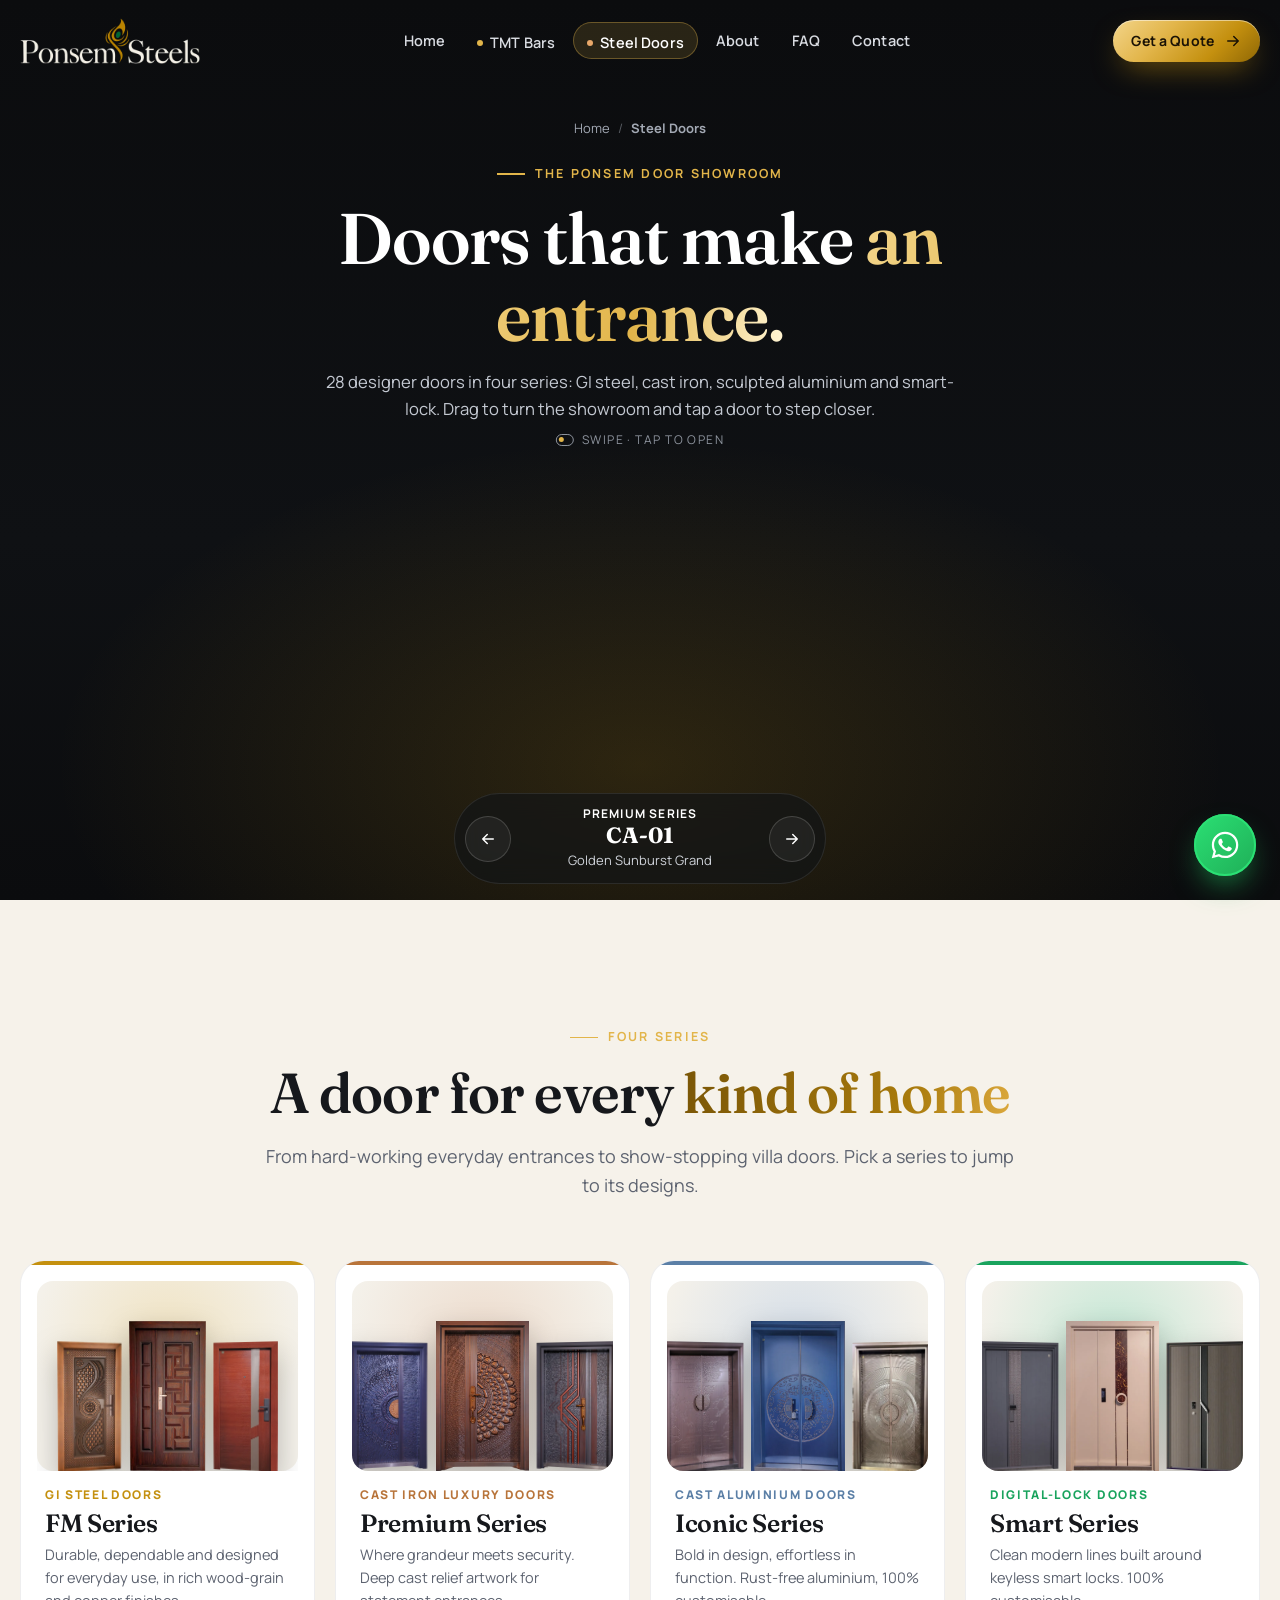
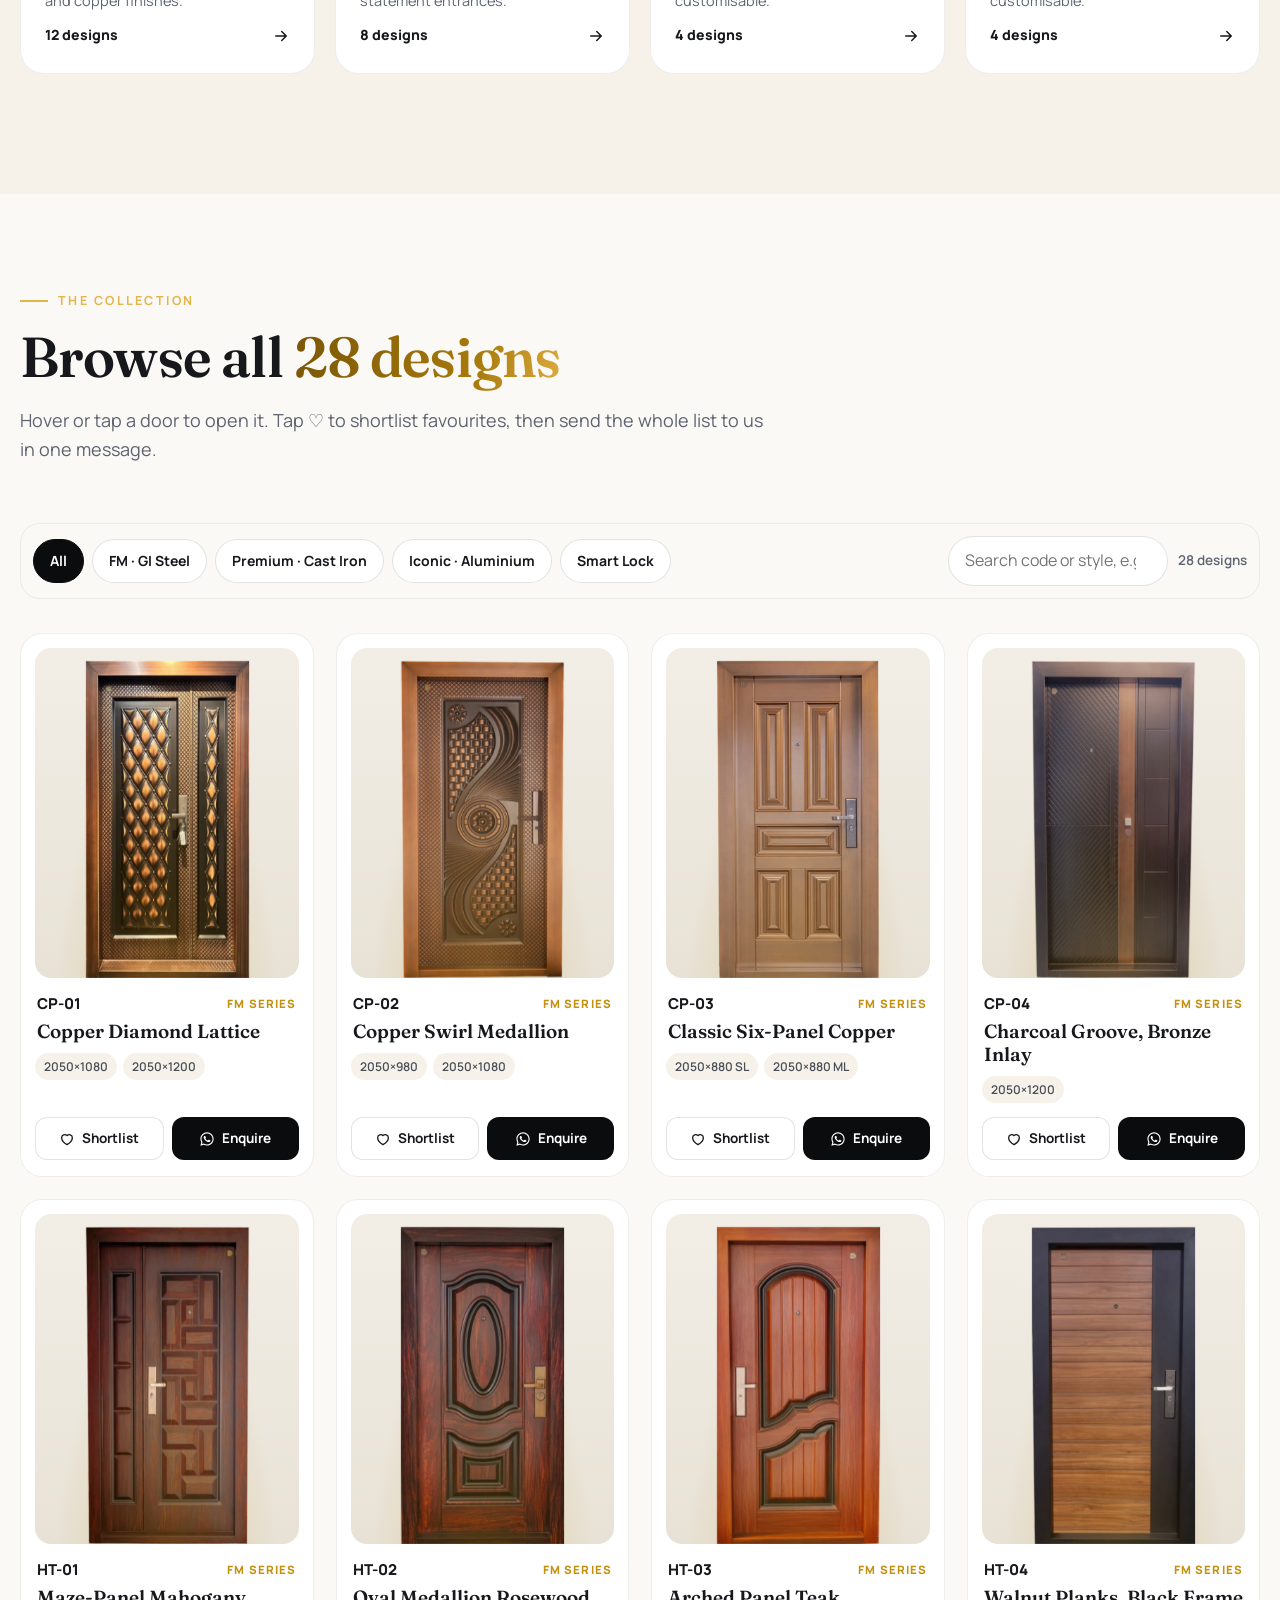
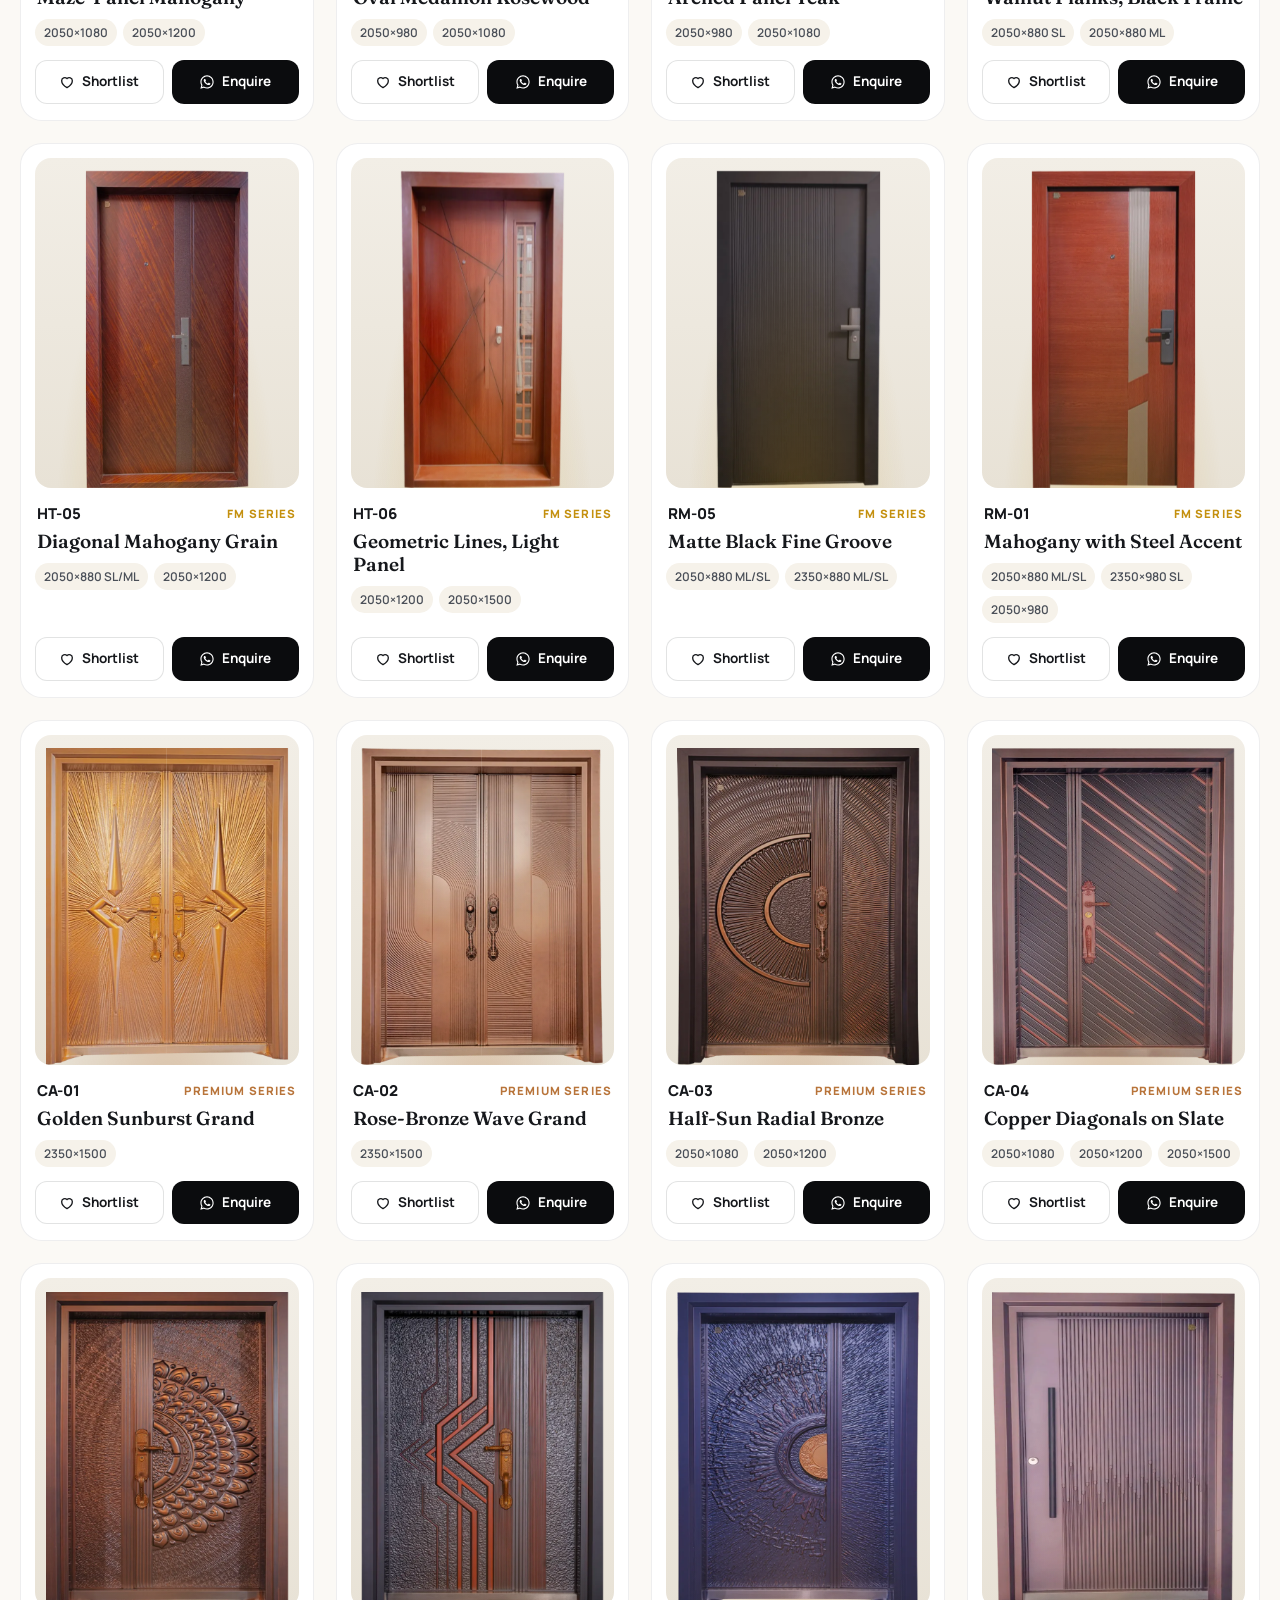
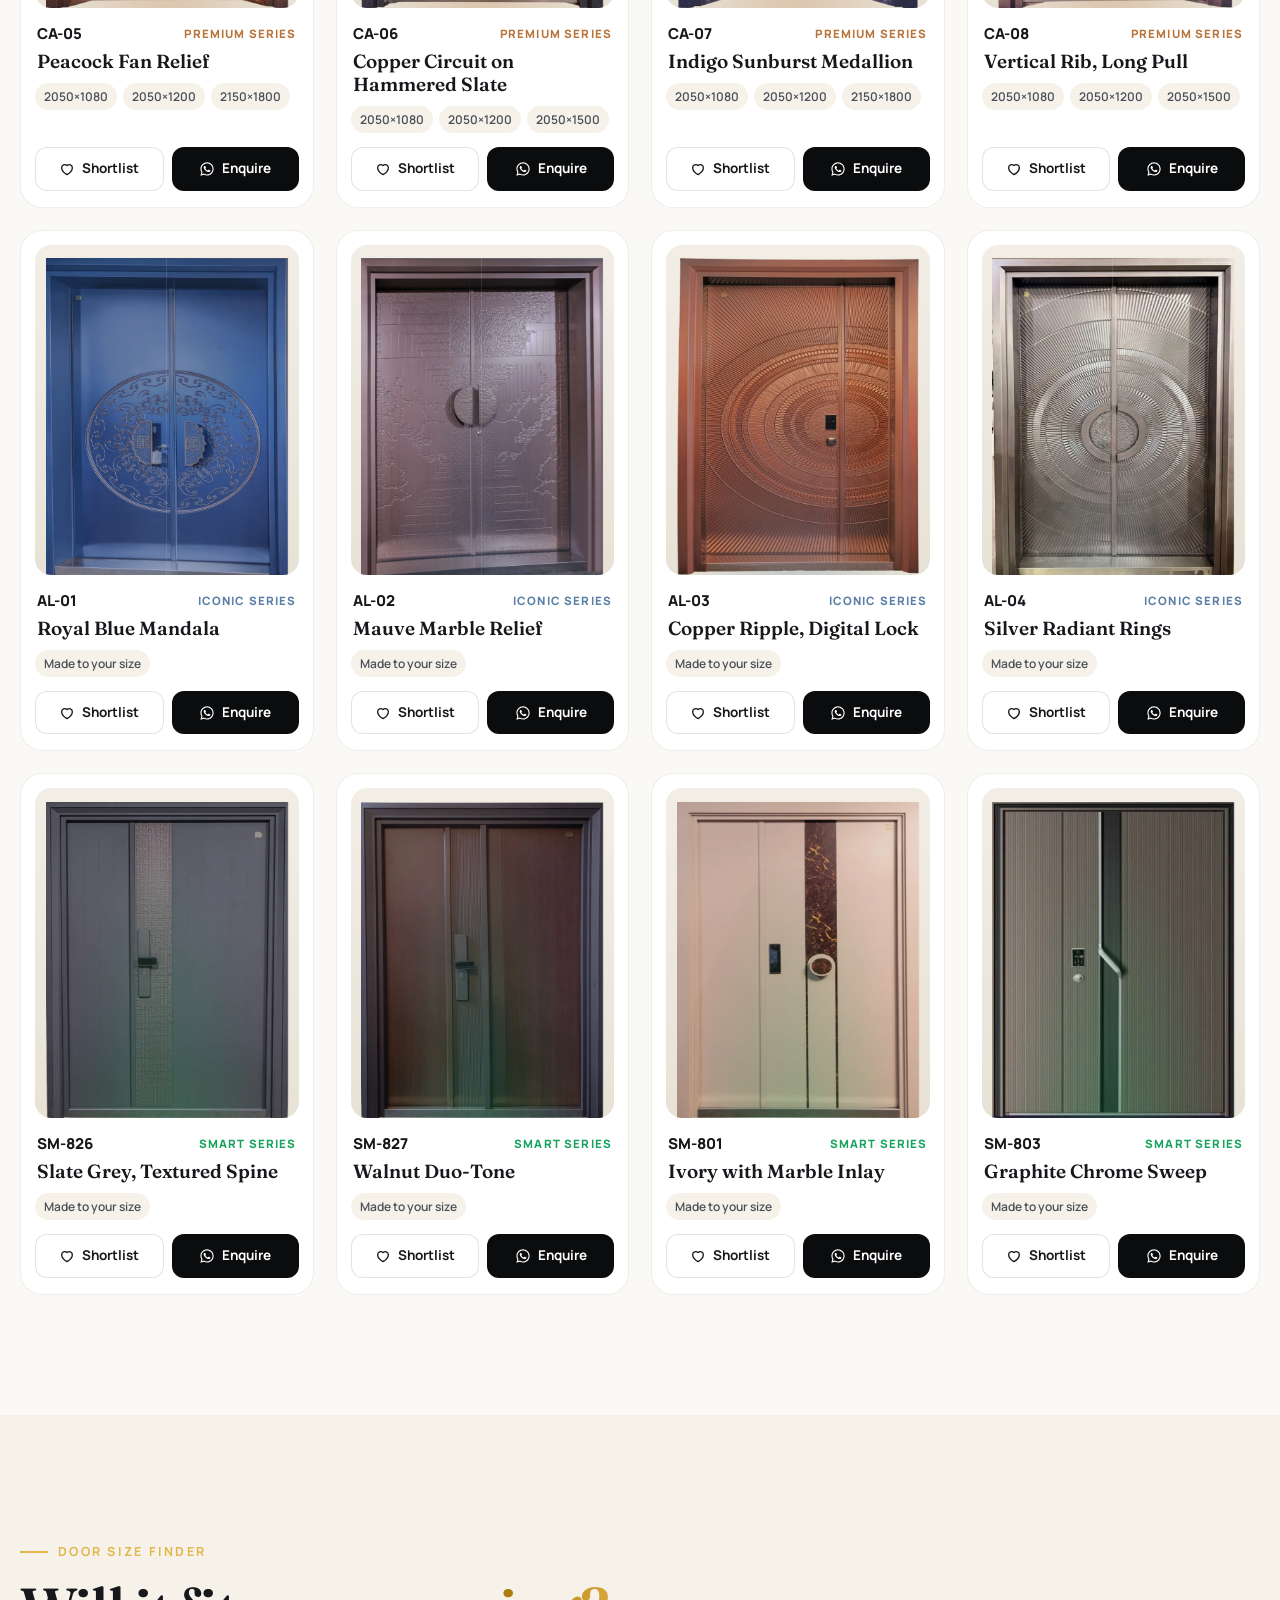
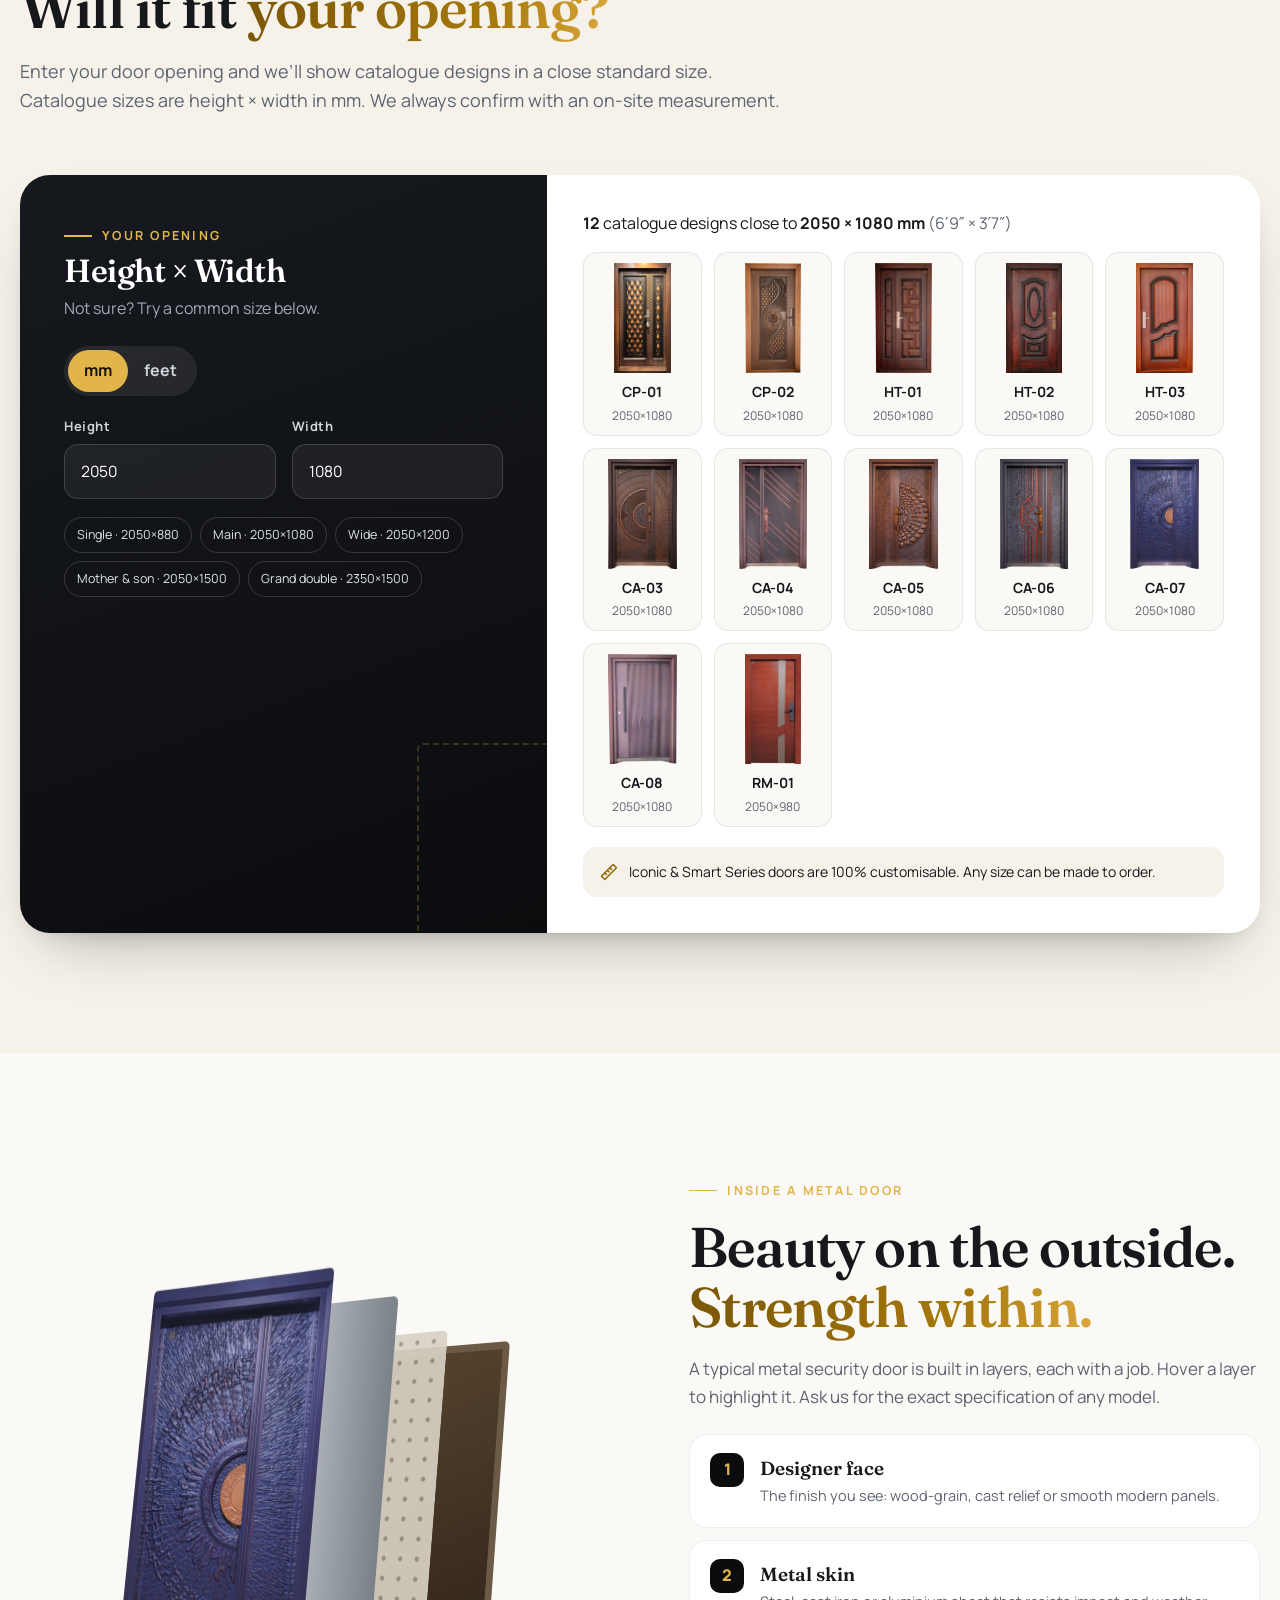
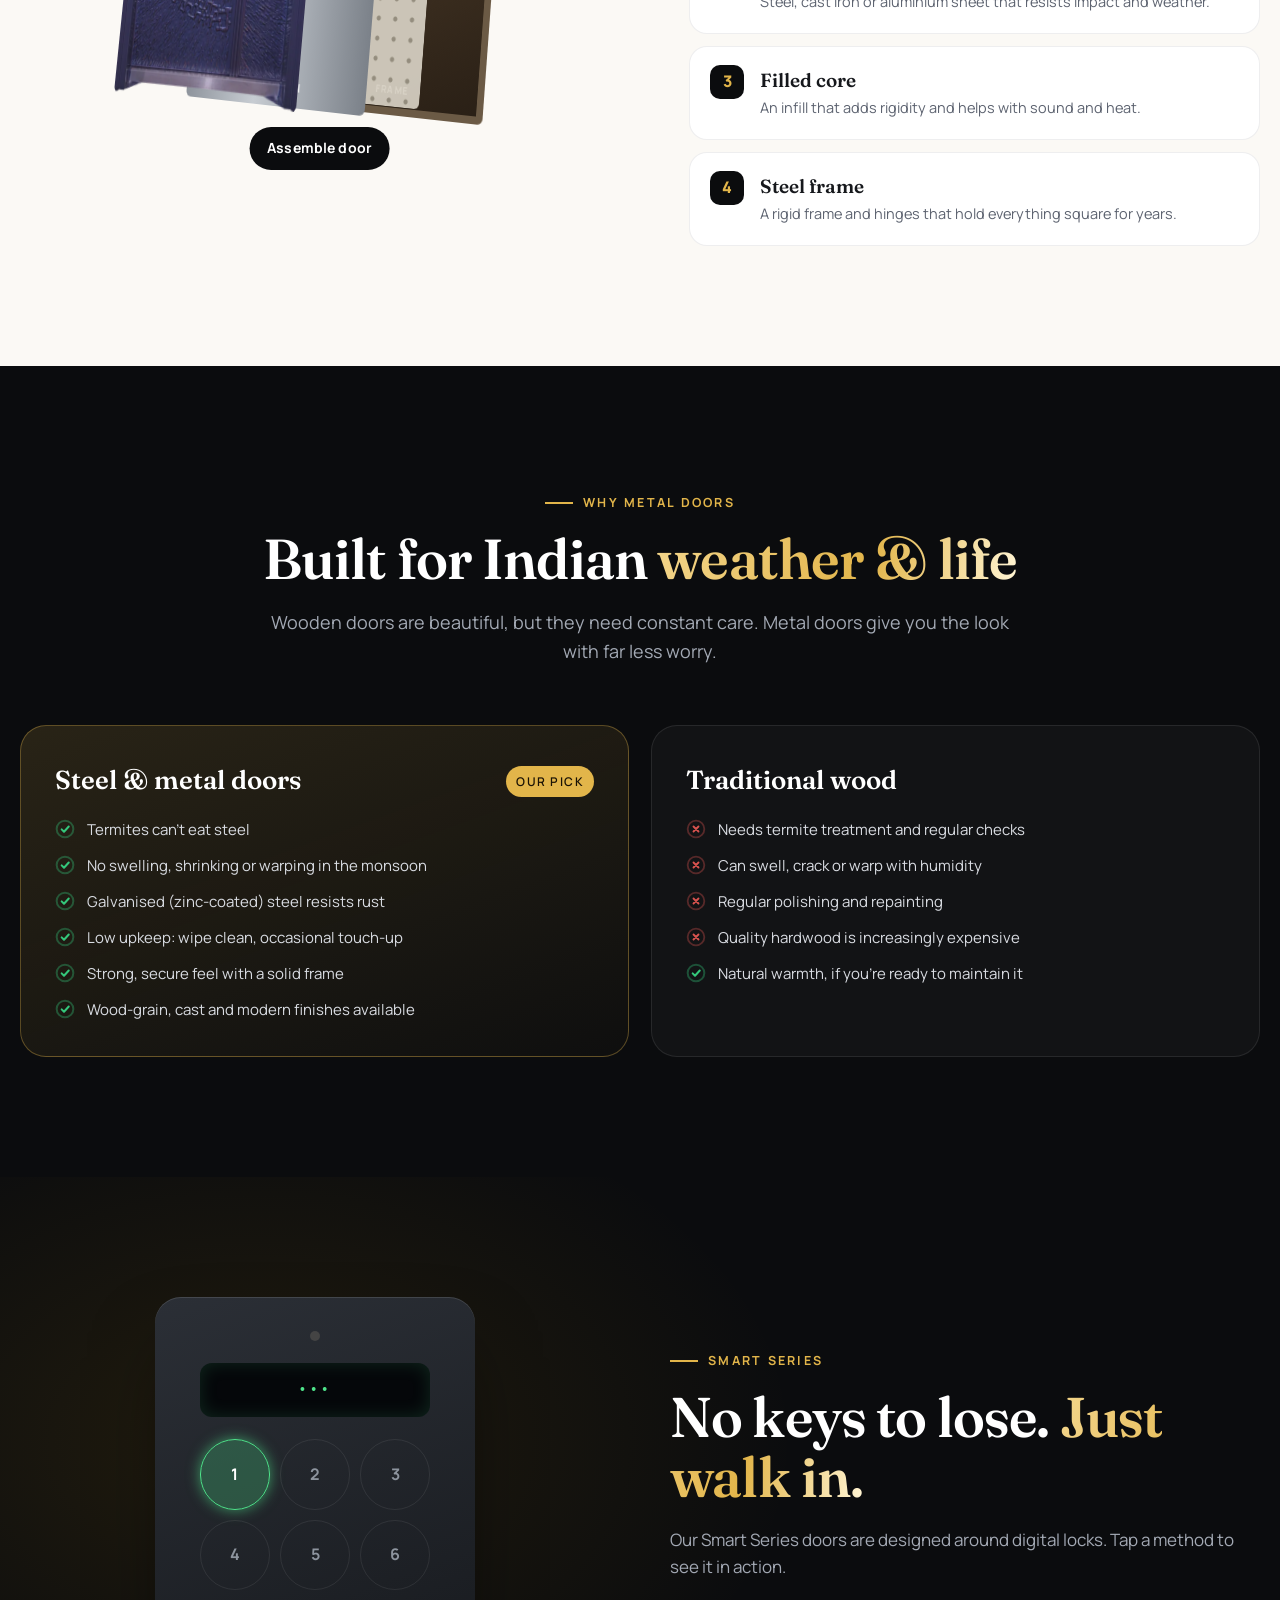
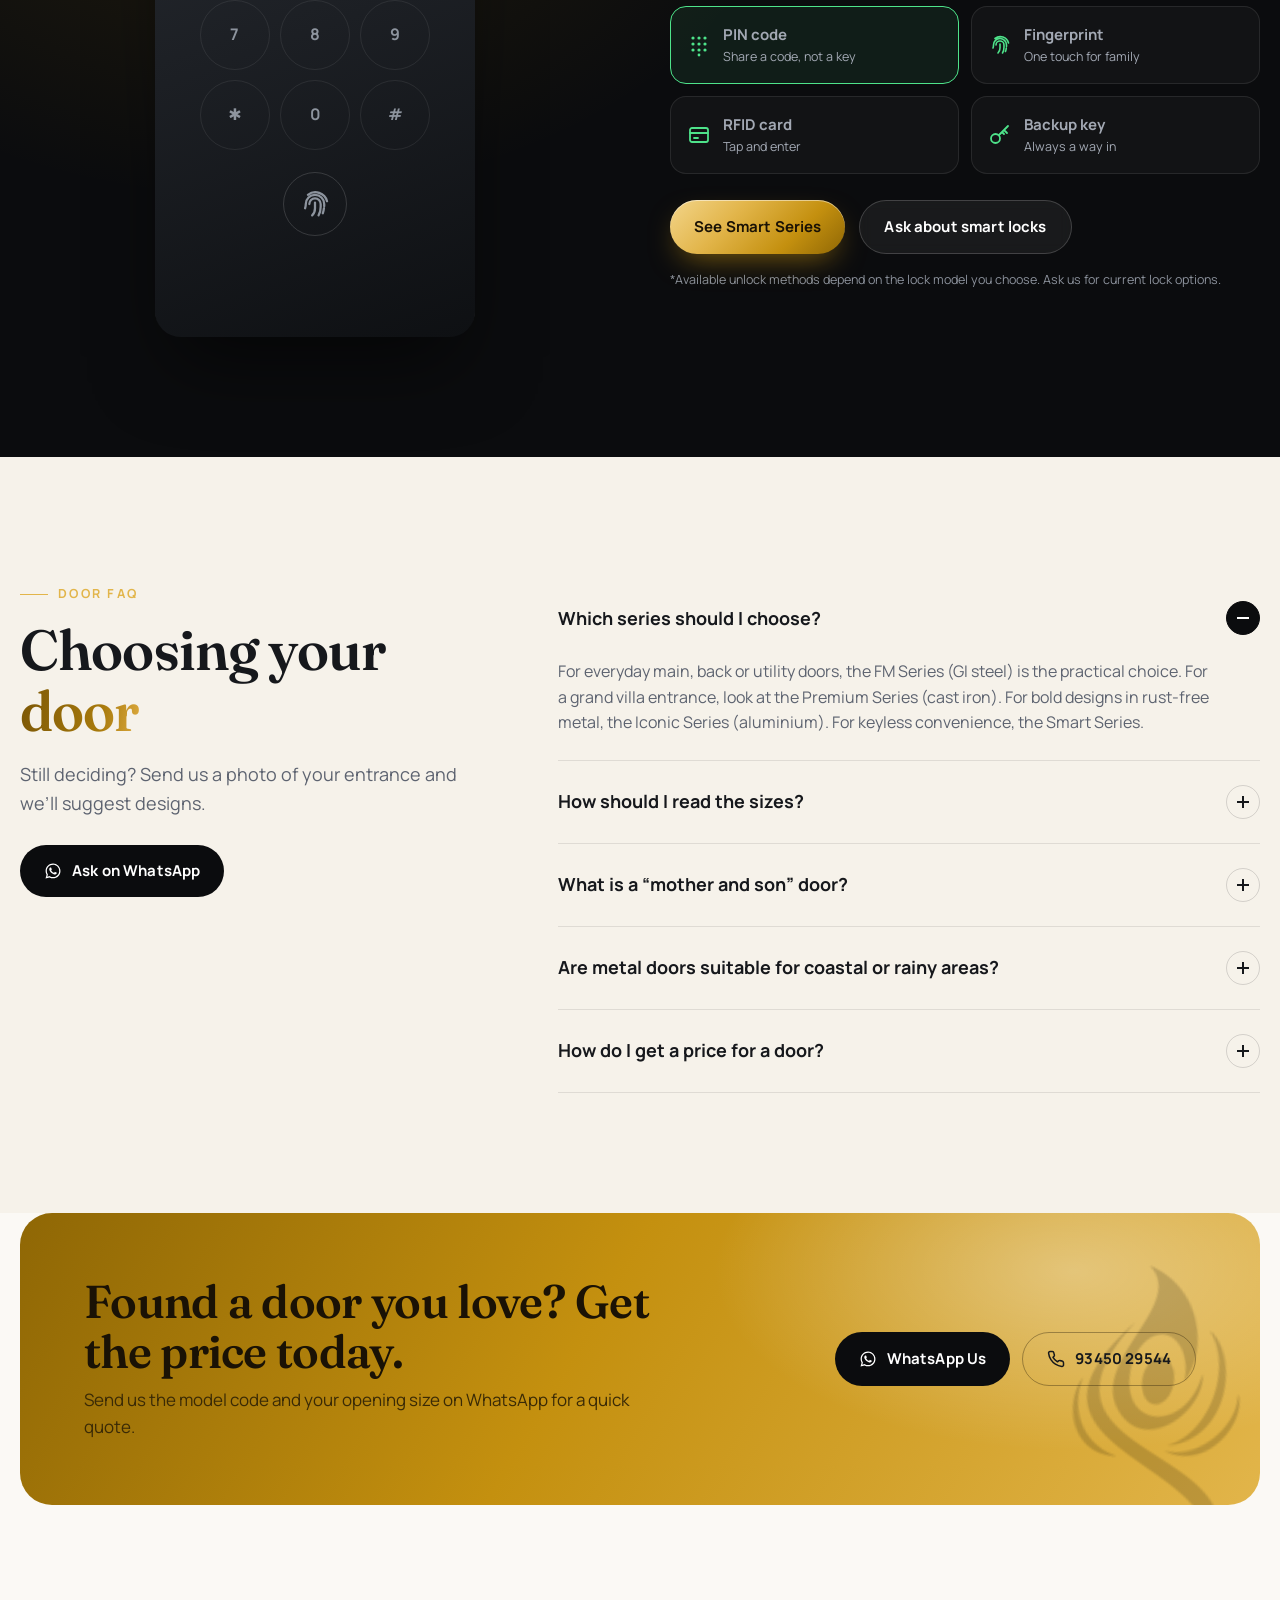
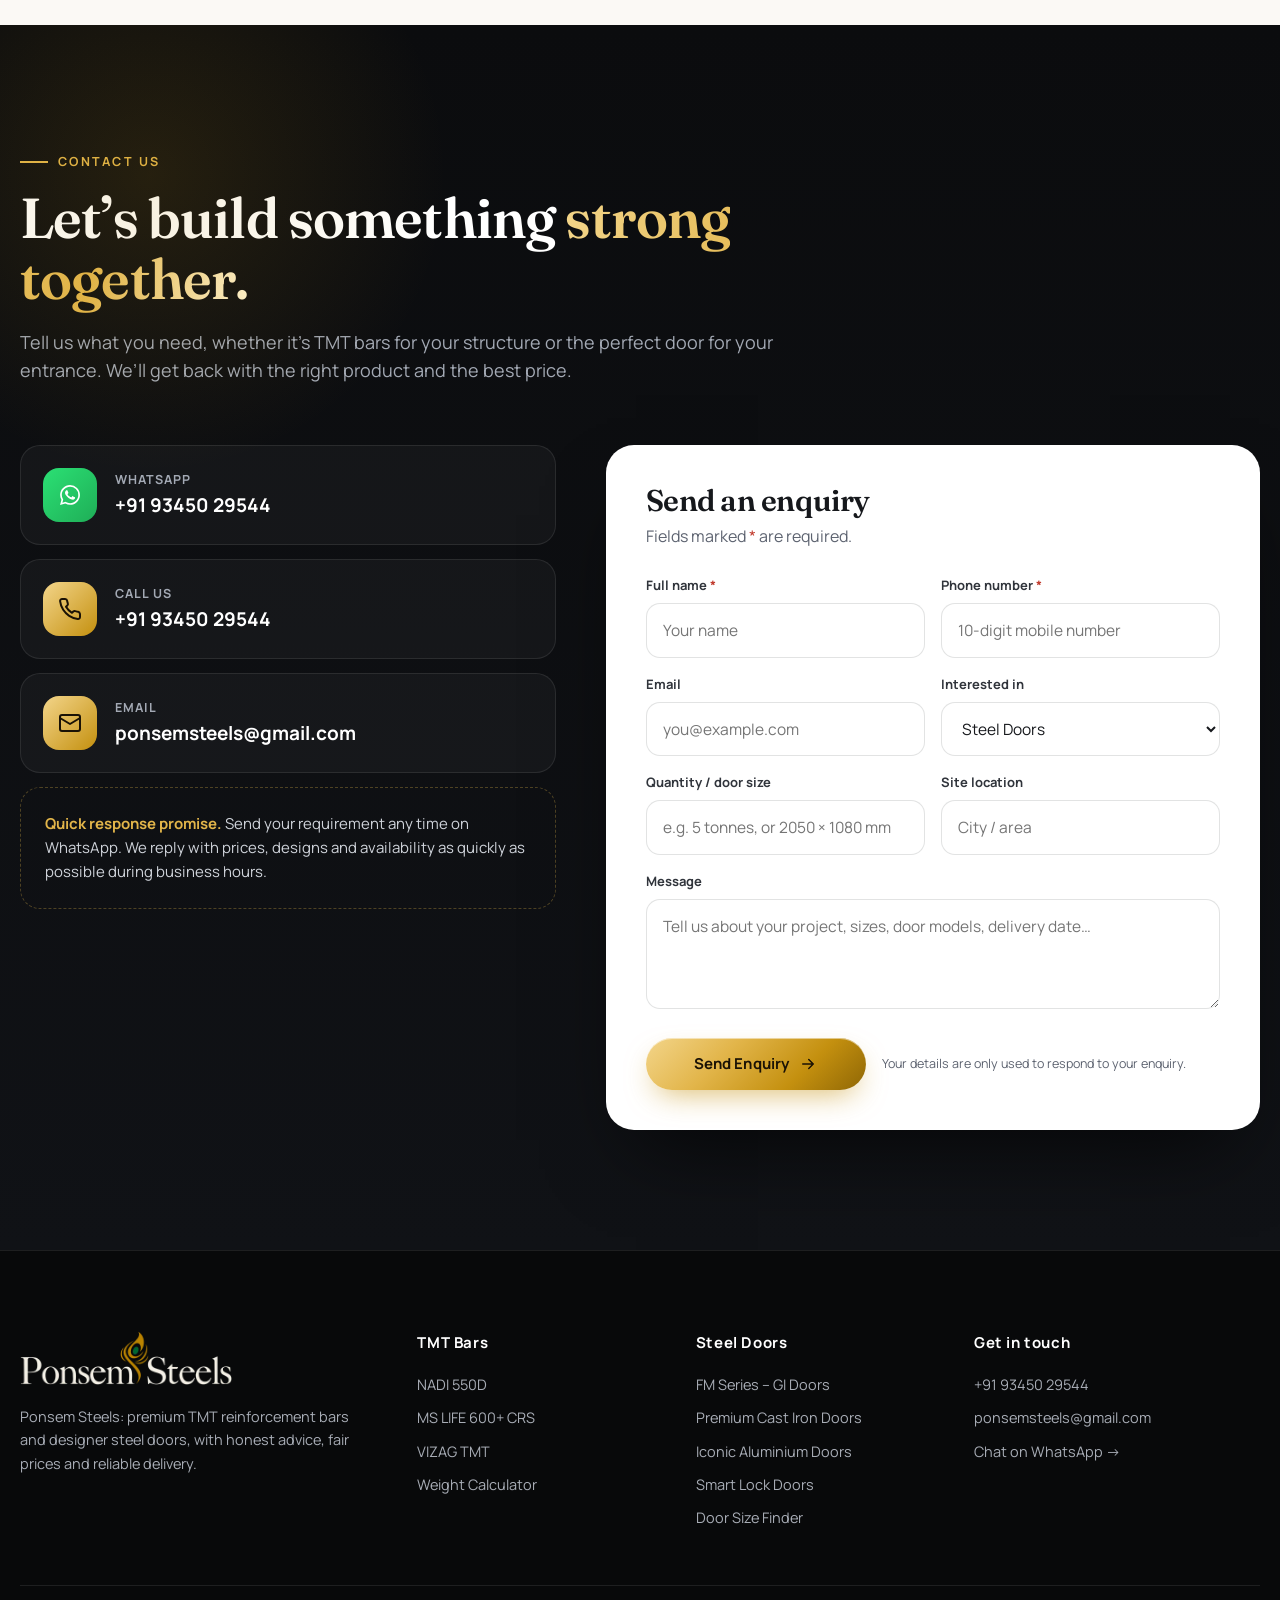
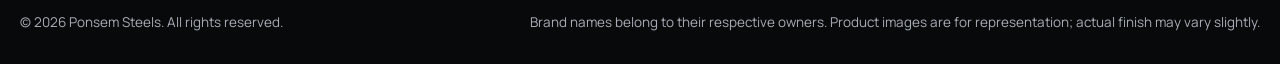
==== commit 3bbee906: "Mobile-first experience: tap-to-open door stage, full-screen menu, swipe decks, bottom-sheet viewer " ====
--- a/steel-doors/index.html
+++ b/steel-doors/index.html
@@ -2,7 +2,7 @@
 <html lang="en">
 <head>
 <meta charset="UTF-8">
-<meta name="viewport" content="width=device-width, initial-scale=1">
+<meta name="viewport" content="width=device-width, initial-scale=1, viewport-fit=cover">
 <title>Steel Doors – GI, Cast Iron, Aluminium & Smart Lock Doors | Ponsem Steels</title>
 <meta name="description" content="Explore 28 designer steel doors from Ponsem Steels in a 3D showroom: FM Series GI steel doors, Premium cast iron doors, Iconic aluminium doors and Smart digital-lock doors. Sizes, shortlist and quick WhatsApp quotes.">
 <meta name="robots" content="index, follow, max-image-preview:large">
@@ -94,7 +94,8 @@
   </div>
   <div class="sr-stage fade-up d3">
     <canvas id="showroom3d" aria-label="3D door showroom. Use the arrow buttons below to browse."></canvas>
-    <div class="sr-hint"><svg width="14" height="14"><use href="#i-arrow"/></svg> Drag · Tap to open</div>
+    <div class="sr-hint"><span class="swipe-hand" aria-hidden="true"></span> Swipe · Tap to open</div>
+    <div class="sr-dots" id="srDots" aria-hidden="true"></div>
     <div class="sr-fallback"><img src="../assets/img/doors/ht-01.webp" alt="HT-01 steel door"><img src="../assets/img/doors/ca-01.webp" alt="CA-01 cast door"><img src="../assets/img/doors/sm-801.webp" alt="SM-801 smart door"></div>
     <div class="sr-ui">
       <button class="arw l" id="srPrev" aria-label="Previous door"><svg><use href="#i-arrow"/></svg></button>
--- a/assets/css/site.css
+++ b/assets/css/site.css
@@ -296,7 +296,7 @@
 /* ---------- CTA band ---------- */
 .band{padding:0 0 120px;background:var(--paper)}
 .band-in{border-radius:32px;padding:64px;background:radial-gradient(600px 300px at 85% 20%,rgba(255,255,255,.35),transparent 60%),linear-gradient(120deg,var(--gold-deep),var(--gold) 45%,var(--gold-2));color:#1a1205;display:flex;align-items:center;justify-content:space-between;gap:30px;position:relative;overflow:hidden}
-.band-in::before{content:"";position:absolute;right:-60px;bottom:-80px;width:320px;height:320px;background:url("__EMBLEM__") center/contain no-repeat;opacity:.16;filter:brightness(0);transform:rotate(-12deg)}
+.band-in::before{content:"";position:absolute;right:-60px;bottom:-80px;width:320px;height:320px;background:url("../img/emblem.webp") center/contain no-repeat;opacity:.16;filter:brightness(0);transform:rotate(-12deg)}
 .band-in h2{font-size:clamp(30px,3.6vw,48px);max-width:620px}
 .band-in p{margin-top:10px;font-size:17px;max-width:560px;color:#3a2a06}
 .band-in .acts{display:flex;gap:12px;flex-wrap:wrap;position:relative}
@@ -772,3 +772,162 @@
   .stat{padding:16px 18px}
 }
 .cat-search input{min-width:0}
+
+/* ===== design review fixes ===== */
+.gold-text{animation-duration:12s}
+:is(.cream,.sec:not(.dark):not(.contact):not(.tech):not(.brands)) .gold-text{background-image:linear-gradient(100deg,#7a5606,#a87a0c 35%,#d9a63a 50%,#a87a0c 65%,#7a5606)}
+header.site.scrolled{background:rgba(11,12,14,.95);box-shadow:0 1px 0 rgba(226,181,74,.18)}
+.menu a.active{background:none;color:var(--gold-2)}
+.menu a.cur.active{background:rgba(226,181,74,.14)}
+.hero:not(.home-hero)::before{background-image:linear-gradient(90deg,rgba(11,12,14,.9) 0,rgba(11,12,14,.65) 36%,transparent 62%),linear-gradient(rgba(255,255,255,.035) 1px,transparent 1px),linear-gradient(90deg,rgba(255,255,255,.035) 1px,transparent 1px);background-size:auto,64px 64px,64px 64px;mask-image:none;-webkit-mask-image:none}
+.sd-img{overflow:hidden}
+.sd-img img{height:auto;max-height:88%;max-width:80%;object-fit:contain}
+.strip-wrap{-webkit-mask-image:linear-gradient(90deg,#000 88%,transparent);mask-image:linear-gradient(90deg,#000 88%,transparent)}
+.sd b{font-size:14.5px;line-height:1.3}
+.contact .sec-head p{color:var(--muted-d)}
+.sr-ui{bottom:16px}
+/* pinned hero: the door opens while you stay on it */
+@media (min-width:900px){
+  .hero-pin{height:230vh;position:relative}
+  .hero-pin>.home-hero{position:sticky;top:0;height:100vh;height:100svh;min-height:0}
+  body.ready .hero-pin .hero-copy,body.ready .hero-pin .hero-stats,body.ready .hero-pin .scroll-cue{opacity:calc(1 - var(--sp,0)*1.8);transition:opacity .1s linear}
+  .hero-pin .hero-copy{transform:translateY(calc(var(--sp,0)*-60px))}
+  body:not(.ready) .hero-pin .hero-copy{transform:none}
+}
+@media (max-width:760px){
+  .home-hero #hero3d{opacity:.3}
+  .hero p.lead{font-size:15px}
+  .stat b{font-size:20px}
+}
+@media (max-width:480px){
+  .dmeta{flex-direction:column;align-items:flex-start;gap:2px}
+  .dcard h4{font-size:15px}
+  .dsz span{font-size:11px;padding:3px 8px}
+  .dacts{flex-direction:row}
+  .sl-add{flex:0 0 44px!important}
+  .sl-add span{display:none}
+  .cat-bar{position:static}
+  .totop{display:none}
+  .dm-stage{min-height:0;height:42svh}
+  .dm-acts{position:sticky;bottom:0;background:#fff;padding-top:10px}
+}
+
+/* =====================================================================
+   MOBILE EXPERIENCE (phones first)
+   ===================================================================== */
+.tap-hint,.sr-dots,.m-hint{display:none}
+.sr-dots{position:absolute;z-index:3;left:50%;transform:translateX(-50%);bottom:98px;gap:6px}
+.sr-dots i{width:6px;height:6px;border-radius:3px;background:rgba(255,255,255,.25);transition:all .4s var(--ease)}
+.sr-dots i.on{width:22px;background:var(--gold-2)}
+.swipe-hand{display:inline-block;width:18px;height:12px;border-radius:6px;border:1.5px solid currentColor;position:relative}
+.swipe-hand::after{content:"";position:absolute;top:2px;left:2px;width:5px;height:5px;border-radius:50%;background:var(--gold-2);animation:swipeDot 1.6s ease-in-out infinite}
+@keyframes swipeDot{50%{left:9px}}
+@media (max-width:760px){
+  /* --- full-screen menu --- */
+  .burger{position:relative;z-index:120}
+  .menu.open{position:fixed;inset:0;z-index:110;display:flex;flex-direction:column;justify-content:center;gap:4px;padding:90px 28px 120px;border-radius:0;border:0;background:radial-gradient(600px 400px at 80% 10%,rgba(196,144,15,.25),transparent 60%),rgba(8,9,11,.98);backdrop-filter:blur(20px)}
+  .menu.open li{opacity:0;transform:translateY(18px);animation:menuIn .55s var(--ease) forwards}
+  .menu.open li:nth-child(2){animation-delay:.05s}.menu.open li:nth-child(3){animation-delay:.1s}.menu.open li:nth-child(4){animation-delay:.15s}.menu.open li:nth-child(5){animation-delay:.2s}.menu.open li:nth-child(6){animation-delay:.25s}
+  .menu.open a{font-family:var(--serif);font-size:38px;font-weight:600;padding:8px 4px;background:none!important;box-shadow:none!important;border-bottom:1px solid rgba(255,255,255,.06);border-radius:0;display:flex;align-items:center;justify-content:space-between}
+  .menu.open a::after{content:"→";font-family:var(--sans);font-size:20px;color:var(--gold-2)}
+  .menu.open a.cur{color:var(--gold-2)}
+  .menu.open .nv i{width:9px;height:9px}
+  @keyframes menuIn{to{opacity:1;transform:none}}
+  html:has(.menu.open){overflow:hidden}
+
+  /* --- home hero: text, then a live door stage you can tap --- */
+  .home-hero{min-height:0;padding-bottom:8px}
+  .home-hero .hero-inner{order:1;padding:104px 0 0}
+  .home-hero #hero3d{position:relative;order:2;inset:auto;width:100%;height:60svh;min-height:380px;max-height:560px;opacity:1;margin-top:-10px;touch-action:pan-y;cursor:pointer}
+  .home-hero .hero-stats{order:3}
+  .home-hero h1{font-size:clamp(38px,11vw,52px);margin:18px 0 14px}
+  .home-hero .hero-ctas{margin-top:24px}
+  .home-hero .hero-ctas .btn{flex:1 1 0;padding:14px 10px;font-size:14px}
+  .home-hero .scroll-cue{display:none}
+  .tap-hint{display:flex;position:absolute;z-index:3;left:50%;transform:translateX(-50%);bottom:132px;align-items:center;gap:10px;padding:9px 16px;border-radius:999px;background:rgba(18,20,24,.7);border:1px solid rgba(226,181,74,.35);backdrop-filter:blur(10px);font-size:12.5px;font-weight:700;letter-spacing:.08em;text-transform:uppercase;color:#f3e2b8;transition:opacity .5s;pointer-events:none}
+  .tap-hint span{width:10px;height:10px;border-radius:50%;background:var(--gold-2);box-shadow:0 0 0 0 rgba(226,181,74,.7);animation:tapPulse 1.6s infinite}
+  .tap-hint.gone{opacity:0}
+  @keyframes tapPulse{70%{box-shadow:0 0 0 12px rgba(226,181,74,0)}100%{box-shadow:0 0 0 0 rgba(226,181,74,0)}}
+  .hero::after{height:90px}
+
+  /* --- stats: swipeable chips --- */
+  .hero-stats .wrap{width:100%}
+  .stats-row{display:flex;overflow-x:auto;scroll-snap-type:x mandatory;gap:10px;padding:0 20px 4px;border:0;background:none;backdrop-filter:none;border-radius:0;scrollbar-width:none}
+  .stats-row::-webkit-scrollbar{display:none}
+  .stat{flex:0 0 auto;min-width:168px;scroll-snap-align:start;border:1px solid var(--line)!important;border-radius:16px;background:rgba(18,20,24,.7);padding:14px 16px}
+  .stat b{font-size:19px}
+  .stat span{font-size:12px}
+
+  /* --- rhythm --- */
+  .sec{padding:72px 0}
+  .sec-head h2{font-size:clamp(30px,8.6vw,40px)}
+  .sec-head p{font-size:16px}
+  .band{padding-bottom:72px}
+  .marquee{padding:16px 0}
+
+  /* --- divisions as a swipe deck --- */
+  .divisions{display:flex;overflow-x:auto;scroll-snap-type:x mandatory;gap:14px;margin:0 -20px;padding:0 20px 10px;scrollbar-width:none}
+  .divisions::-webkit-scrollbar{display:none}
+  .div-card{flex:0 0 86%;scroll-snap-align:center;min-height:470px}
+  .div-card h3{font-size:34px}
+
+  /* --- door strip bigger, snappier --- */
+  .sd{flex-basis:64%}
+  .sd-img{height:260px}
+
+  /* --- showroom --- */
+  .showroom-hero h1{font-size:clamp(36px,10.5vw,48px)}
+  .showroom-hero .lead{font-size:15px;padding:0 6px}
+  .sr-stage{min-height:62svh}
+  .sr-dots{display:flex}
+  .sr-ui{bottom:22px;width:calc(100% - 32px);justify-content:space-between}
+  .sr-hint{top:2px}
+
+  /* --- catalogue cards breathe open while scrolling --- */
+  .dcard.peek-open .leaf.solo{transform:rotateY(-24deg);filter:brightness(.9)}
+  .dcard.peek-open .leaf.l:not(.solo){transform:rotateY(-26deg);filter:brightness(.9)}
+  .dcard.peek-open .leaf.r{transform:rotateY(26deg);filter:brightness(.9)}
+  .dcard.peek-open .portal .glow{opacity:.9}
+  .dcard.peek-open{box-shadow:0 18px 40px -22px rgba(196,144,15,.55);border-color:rgba(196,144,15,.35)}
+  .filters{margin:0 -12px;padding:0 12px 2px;scrollbar-width:none}
+  .filters::-webkit-scrollbar{display:none}
+
+  /* --- modal becomes a bottom sheet --- */
+  .dmodal{padding:0;place-items:end stretch}
+  .dm-box{border-radius:26px 26px 0 0;max-height:94svh;transform:translateY(100%);transition:transform .5s var(--ease)}
+  .dmodal.show .dm-box{transform:none}
+  .dm-box::before{content:"";position:absolute;top:8px;left:50%;transform:translateX(-50%);width:44px;height:5px;border-radius:3px;background:rgba(255,255,255,.4);z-index:4}
+  .dm-stage{height:46svh;min-height:0;padding:26px 16px 50px}
+  .dm-stage img{max-height:100%}
+  .m-hint{display:flex;position:absolute;left:50%;bottom:18px;transform:translateX(-50%);z-index:2;align-items:center;gap:8px;font-size:11.5px;font-weight:700;letter-spacing:.08em;text-transform:uppercase;color:#e9dcc0;white-space:nowrap}
+  .m-hint span{width:16px;height:16px;border-radius:50%;border:1.5px solid var(--gold-2);animation:tapPulse 1.6s infinite}
+  .dm-nav{inset:auto 10px 50%;transform:translateY(50%)}
+  .dm-nav button{width:38px;height:38px}
+  .dm-close{top:14px;right:14px;background:rgba(255,255,255,.9)}
+  .dm-info{padding:22px 20px 0}
+  .dm-info h3{font-size:30px}
+  .dm-acts{position:sticky;bottom:0;background:#fff;padding:12px 0 calc(12px + env(safe-area-inset-bottom));margin:0 -20px;padding-left:20px;padding-right:20px;border-top:1px solid rgba(22,24,28,.08);box-shadow:0 -12px 24px -16px rgba(0,0,0,.25)}
+  .dm-acts .btn{flex:1 1 40%;padding:13px 10px;font-size:14px}
+  #mForm{flex-basis:100%}
+
+  /* --- bottom action bar: premium glass --- */
+  .mbar{bottom:calc(10px + env(safe-area-inset-bottom));border-radius:22px;padding:7px;box-shadow:0 16px 40px rgba(0,0,0,.45),inset 0 1px 0 rgba(255,255,255,.08)}
+  .mbar a{padding:13px 6px;border-radius:16px}
+  .mbar a:active{transform:scale(.96)}
+  .sl-pill{bottom:calc(88px + env(safe-area-inset-bottom))}
+
+  /* --- smart lock & anatomy compact --- */
+  .lock-dev{width:min(250px,70%)}
+  .smart-grid,.anat-grid{gap:34px}
+}
+@media (max-width:760px) and (prefers-reduced-motion:reduce){ .menu.open li{opacity:1;transform:none;animation:none} }
+@media (max-width:760px){
+  .showroom-hero{padding-bottom:84px}
+  .sr-stage{min-height:56svh}
+  .sr-dots{bottom:96px}
+  .div-card::before{background:linear-gradient(180deg,rgba(8,9,11,.05) 0%,rgba(8,9,11,.7) 38%,rgba(8,9,11,.96) 66%)}
+  .div-card .art .stack{inset:0 0 50% 0}
+  #mWa{flex-basis:100%}
+  #mAdd,#mForm{flex:1 1 40%}
+}
+@media (max-width:760px){ .sr-info small{font-size:10px;letter-spacing:.06em;white-space:nowrap;overflow:hidden;text-overflow:ellipsis;max-width:200px;margin:0 auto} .sr-info{min-width:0;flex:1} }
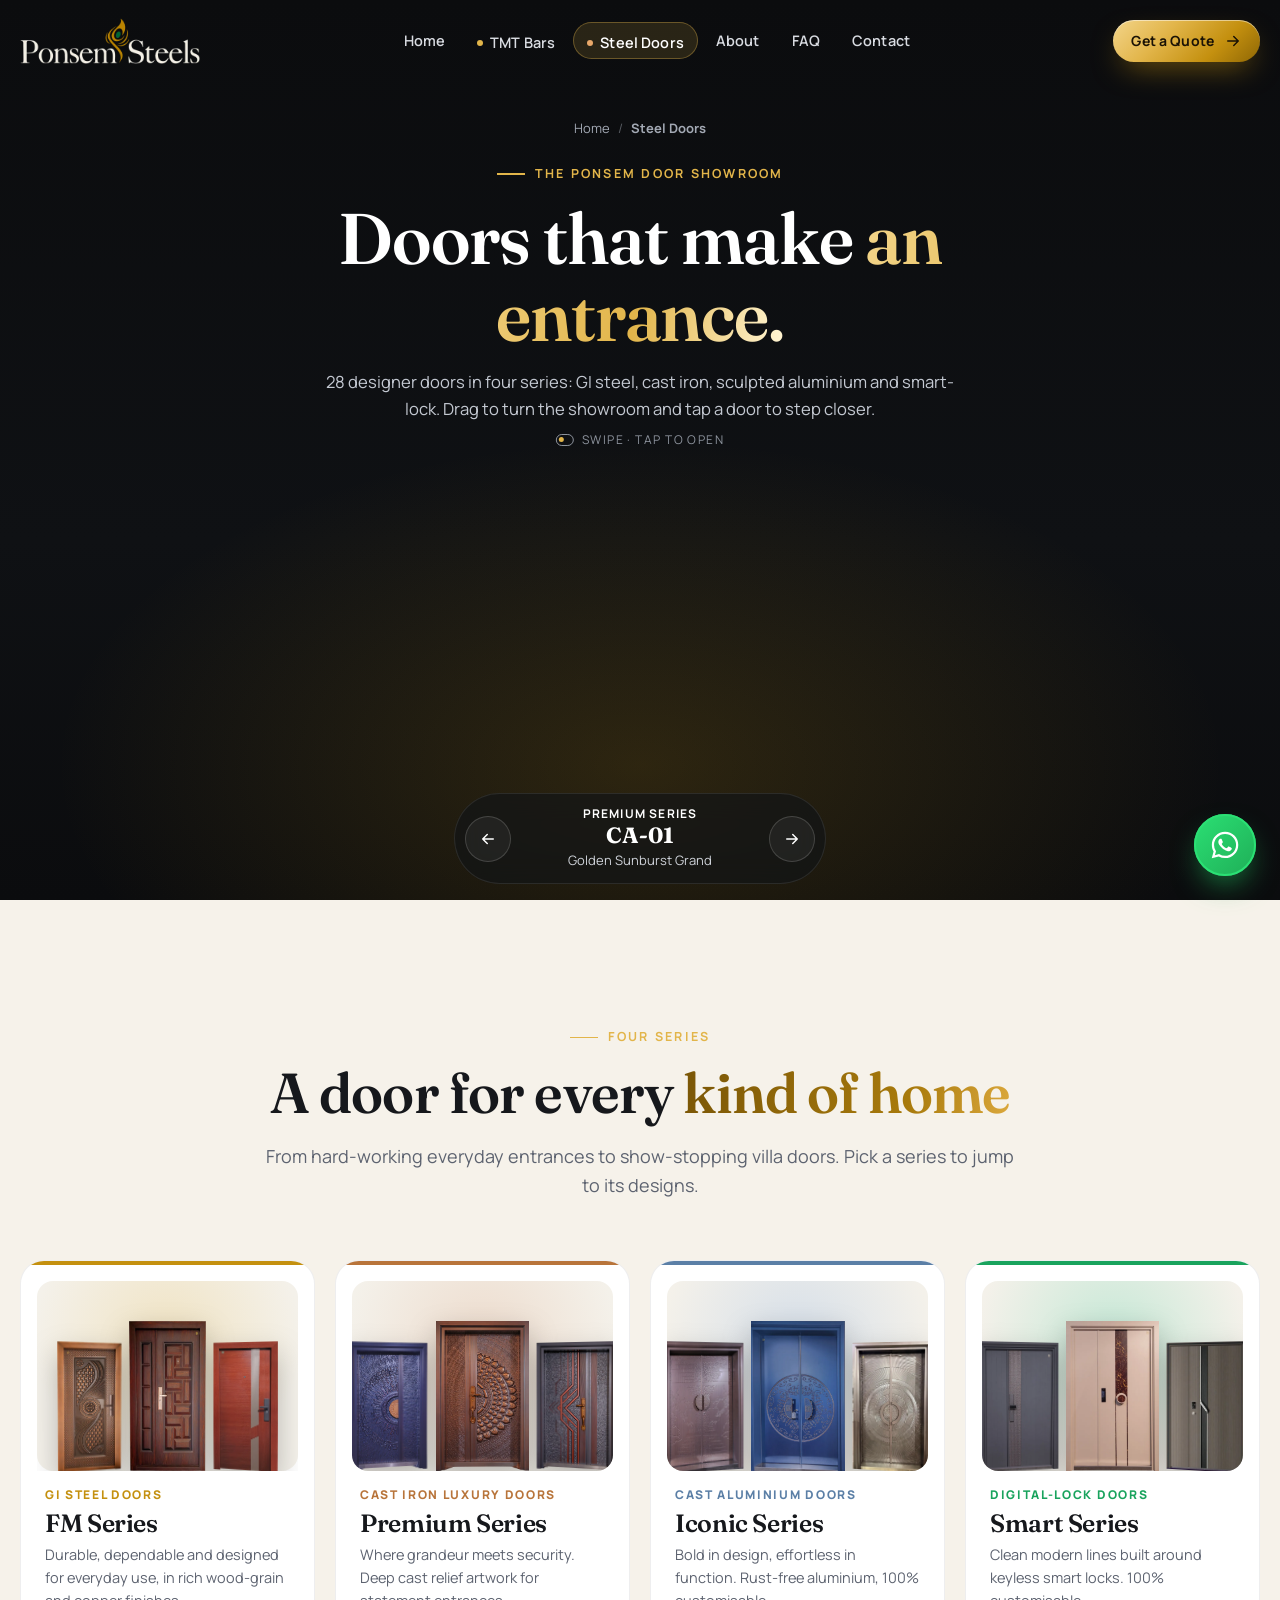
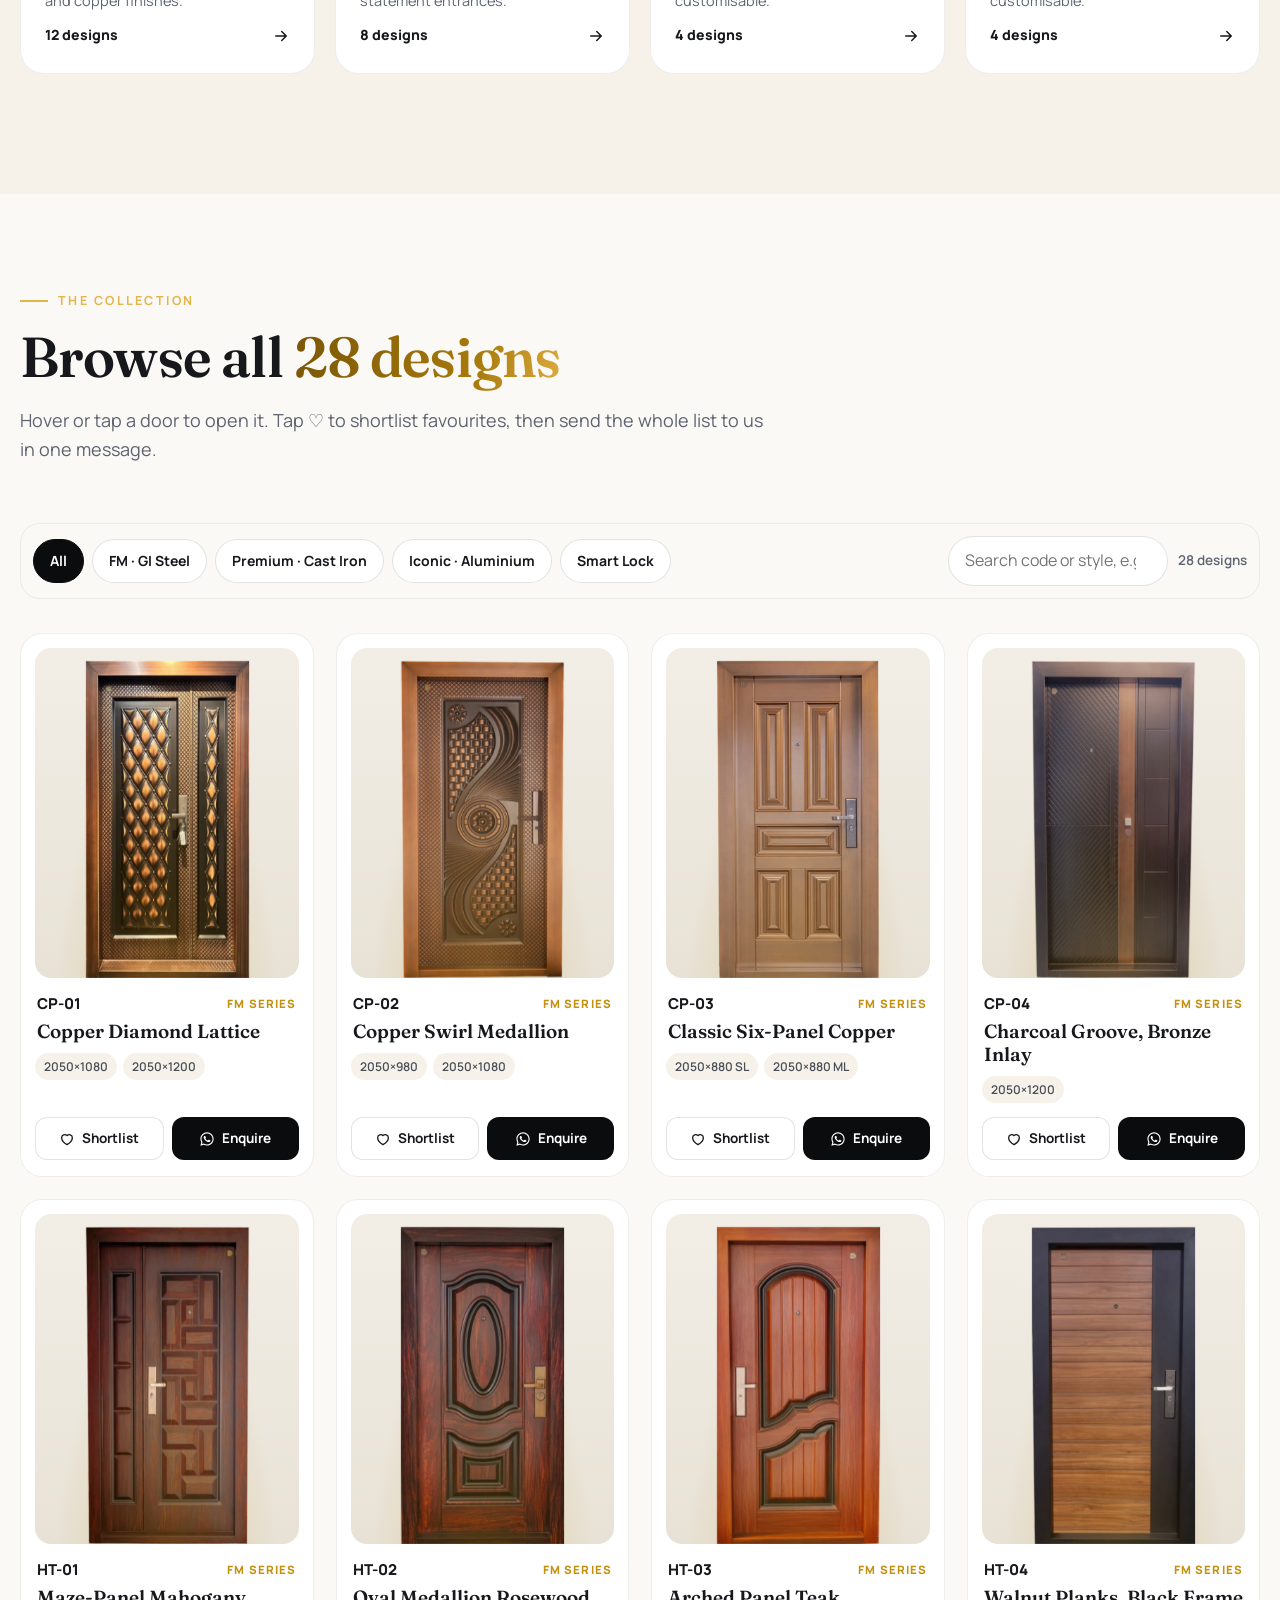
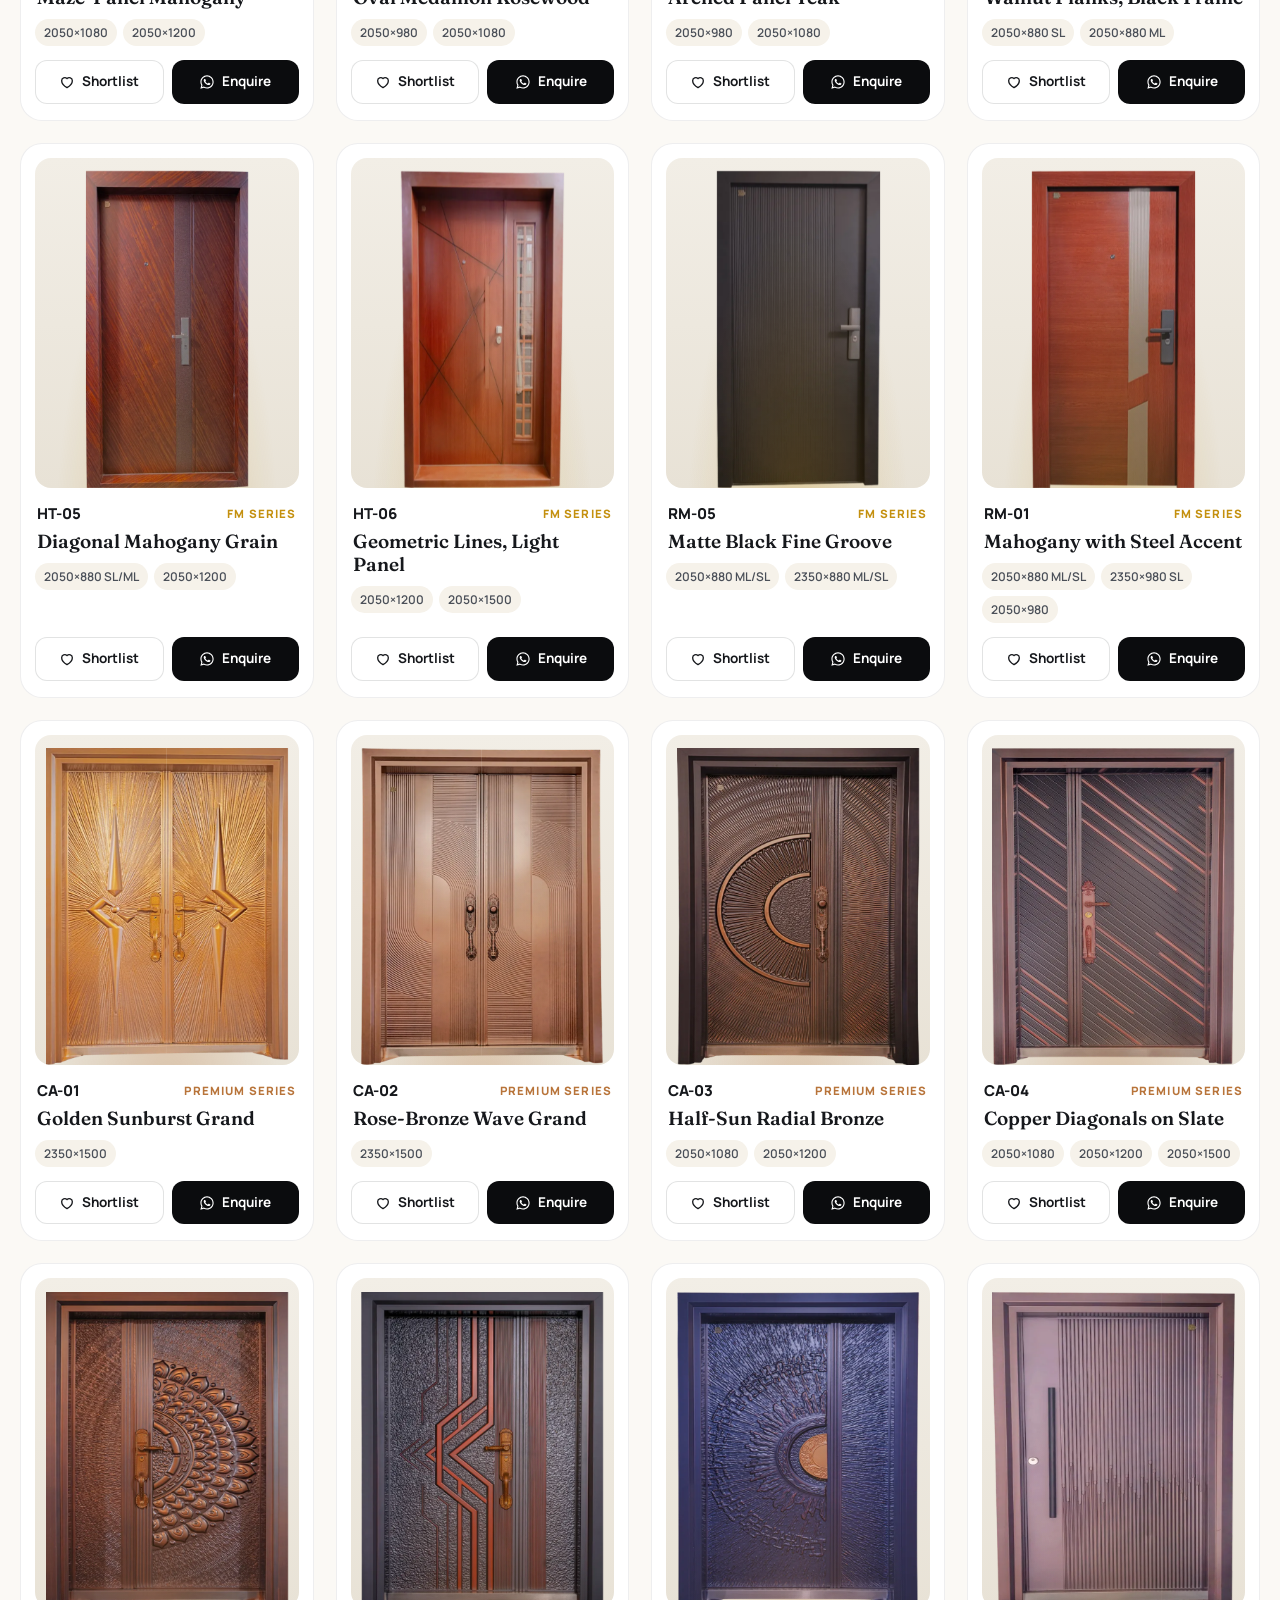
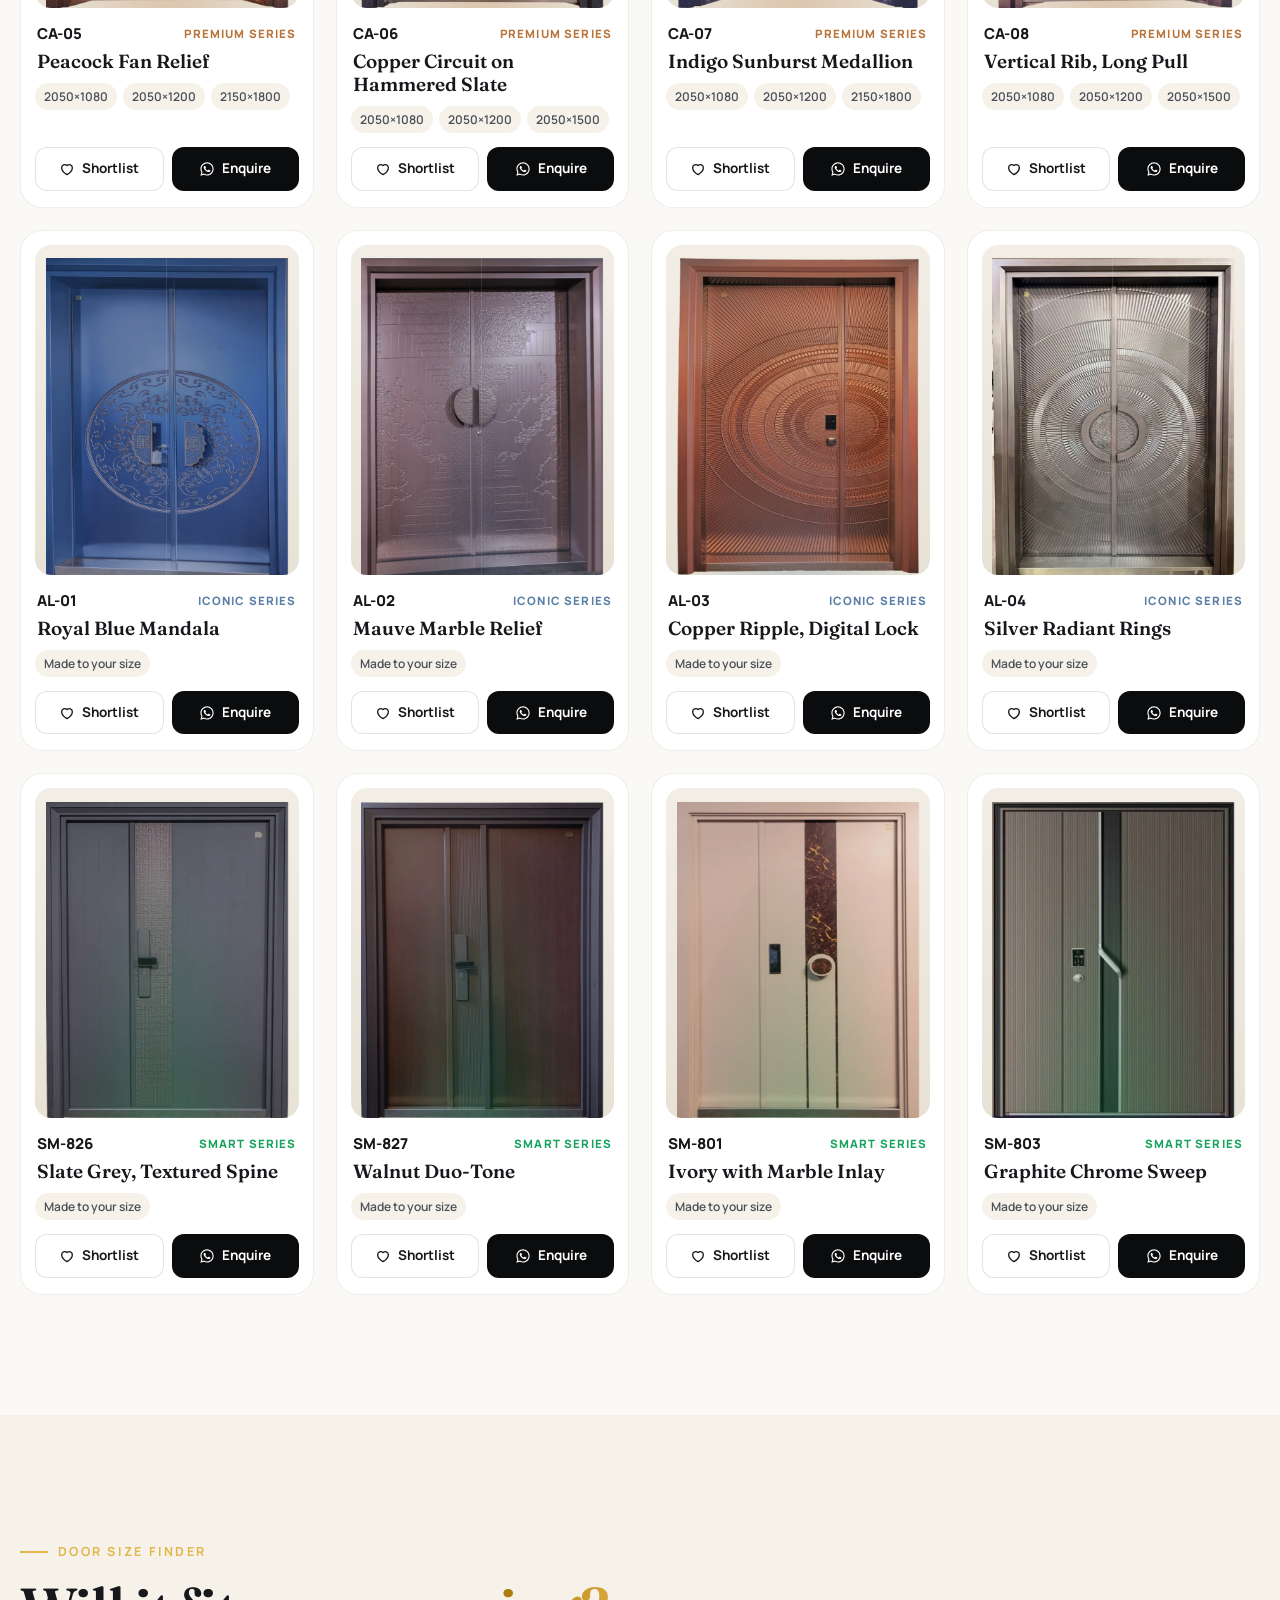
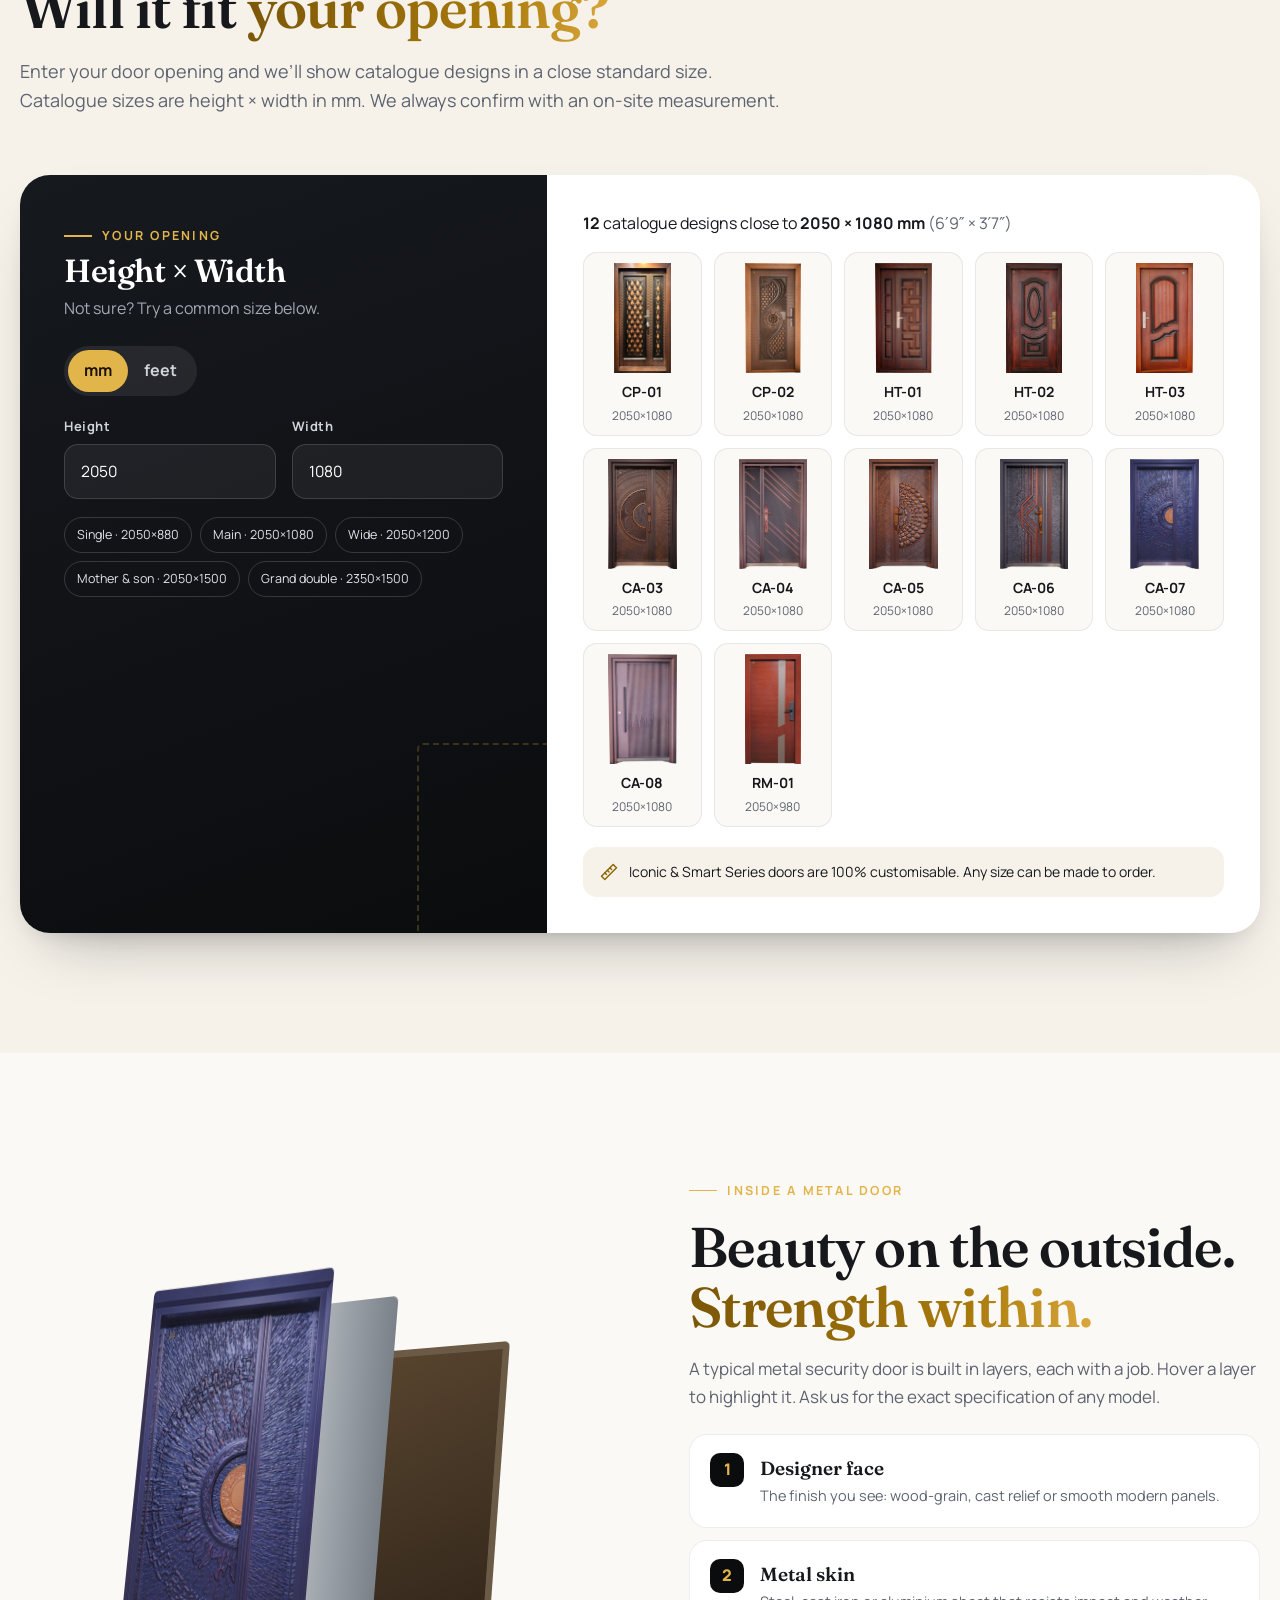
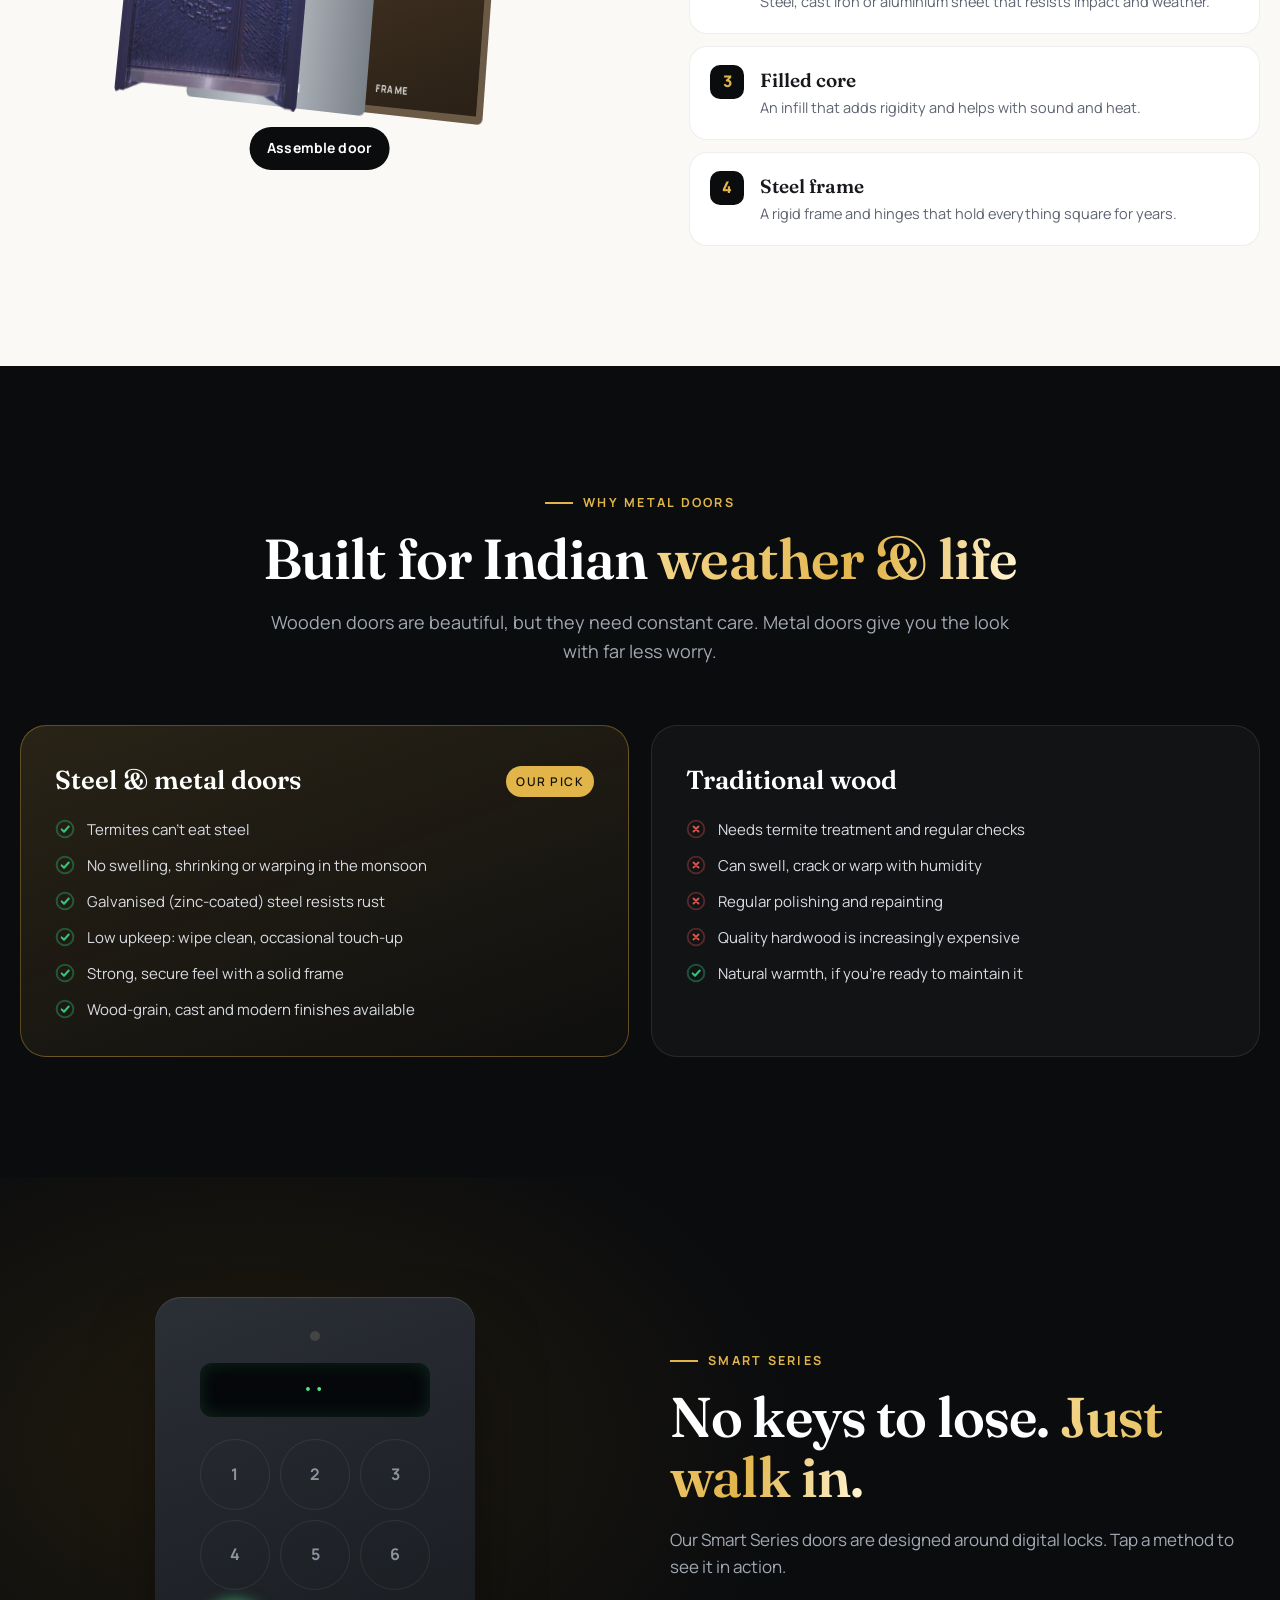
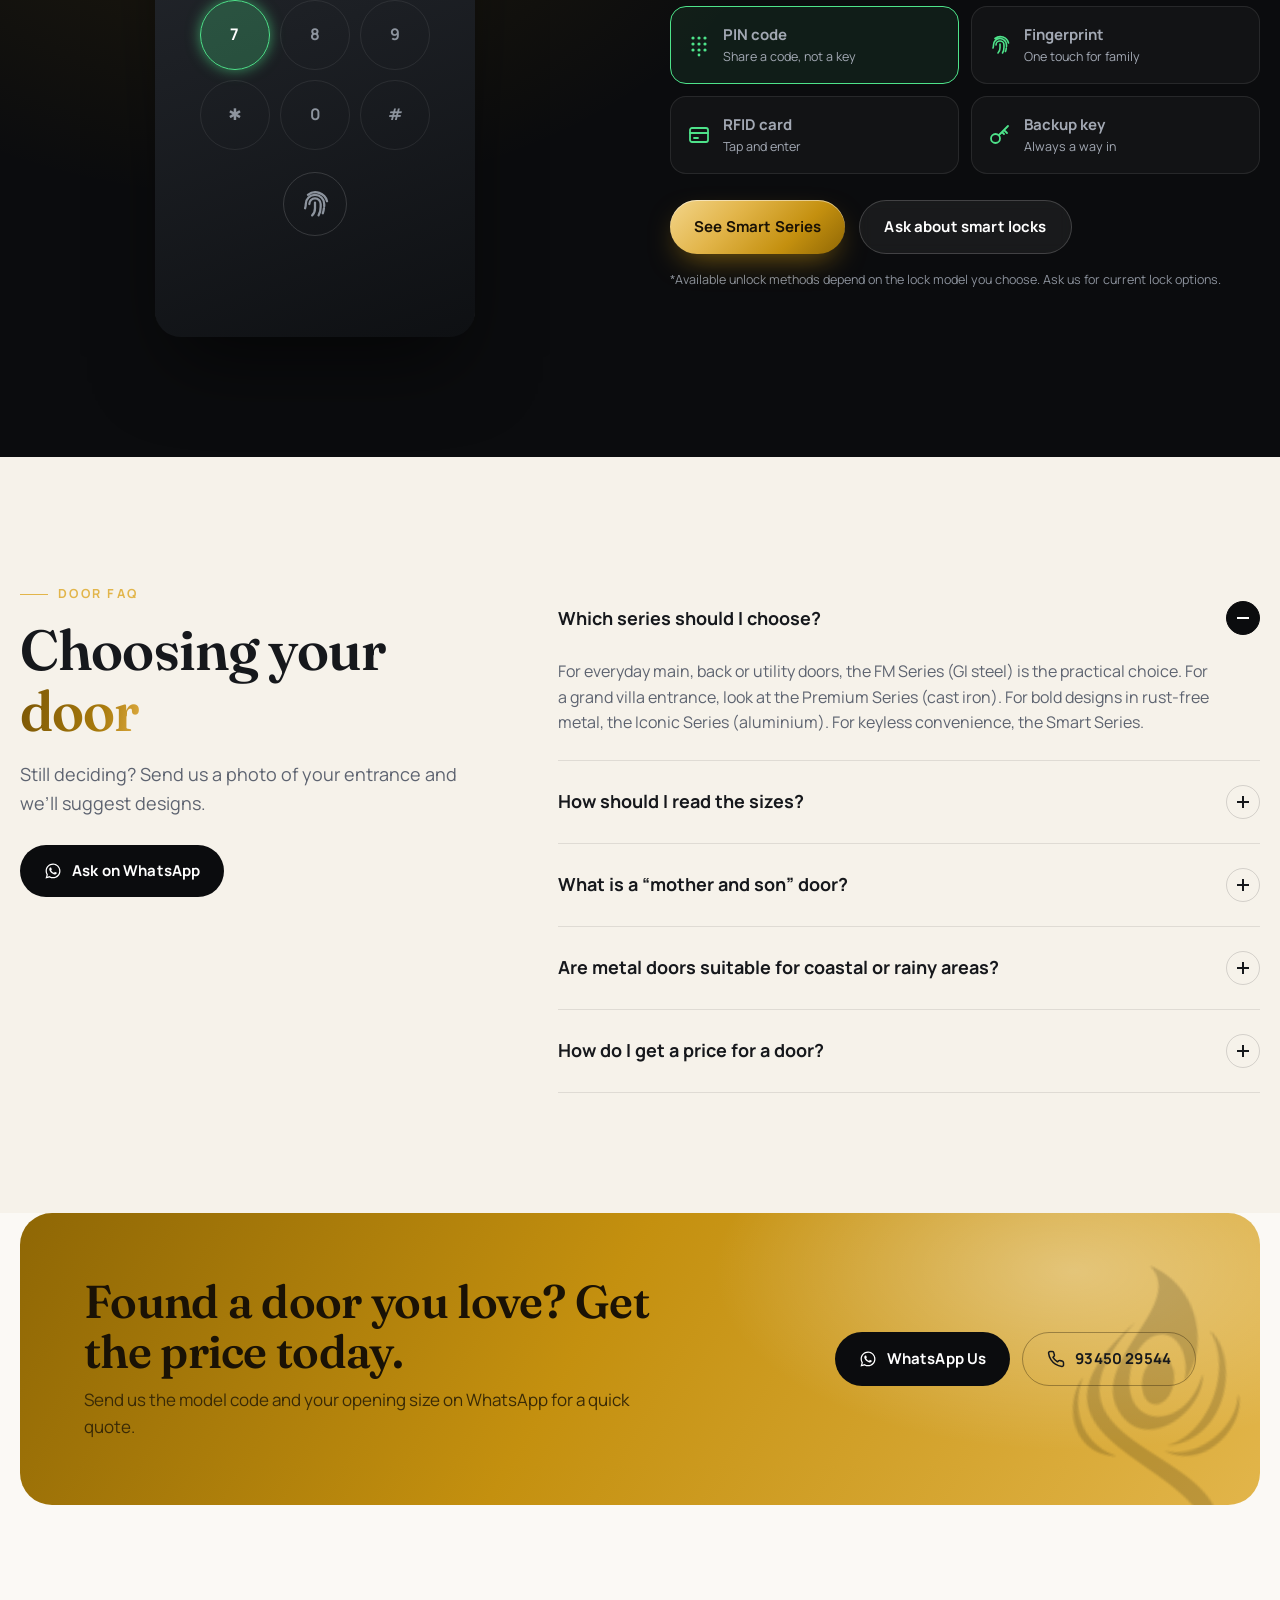
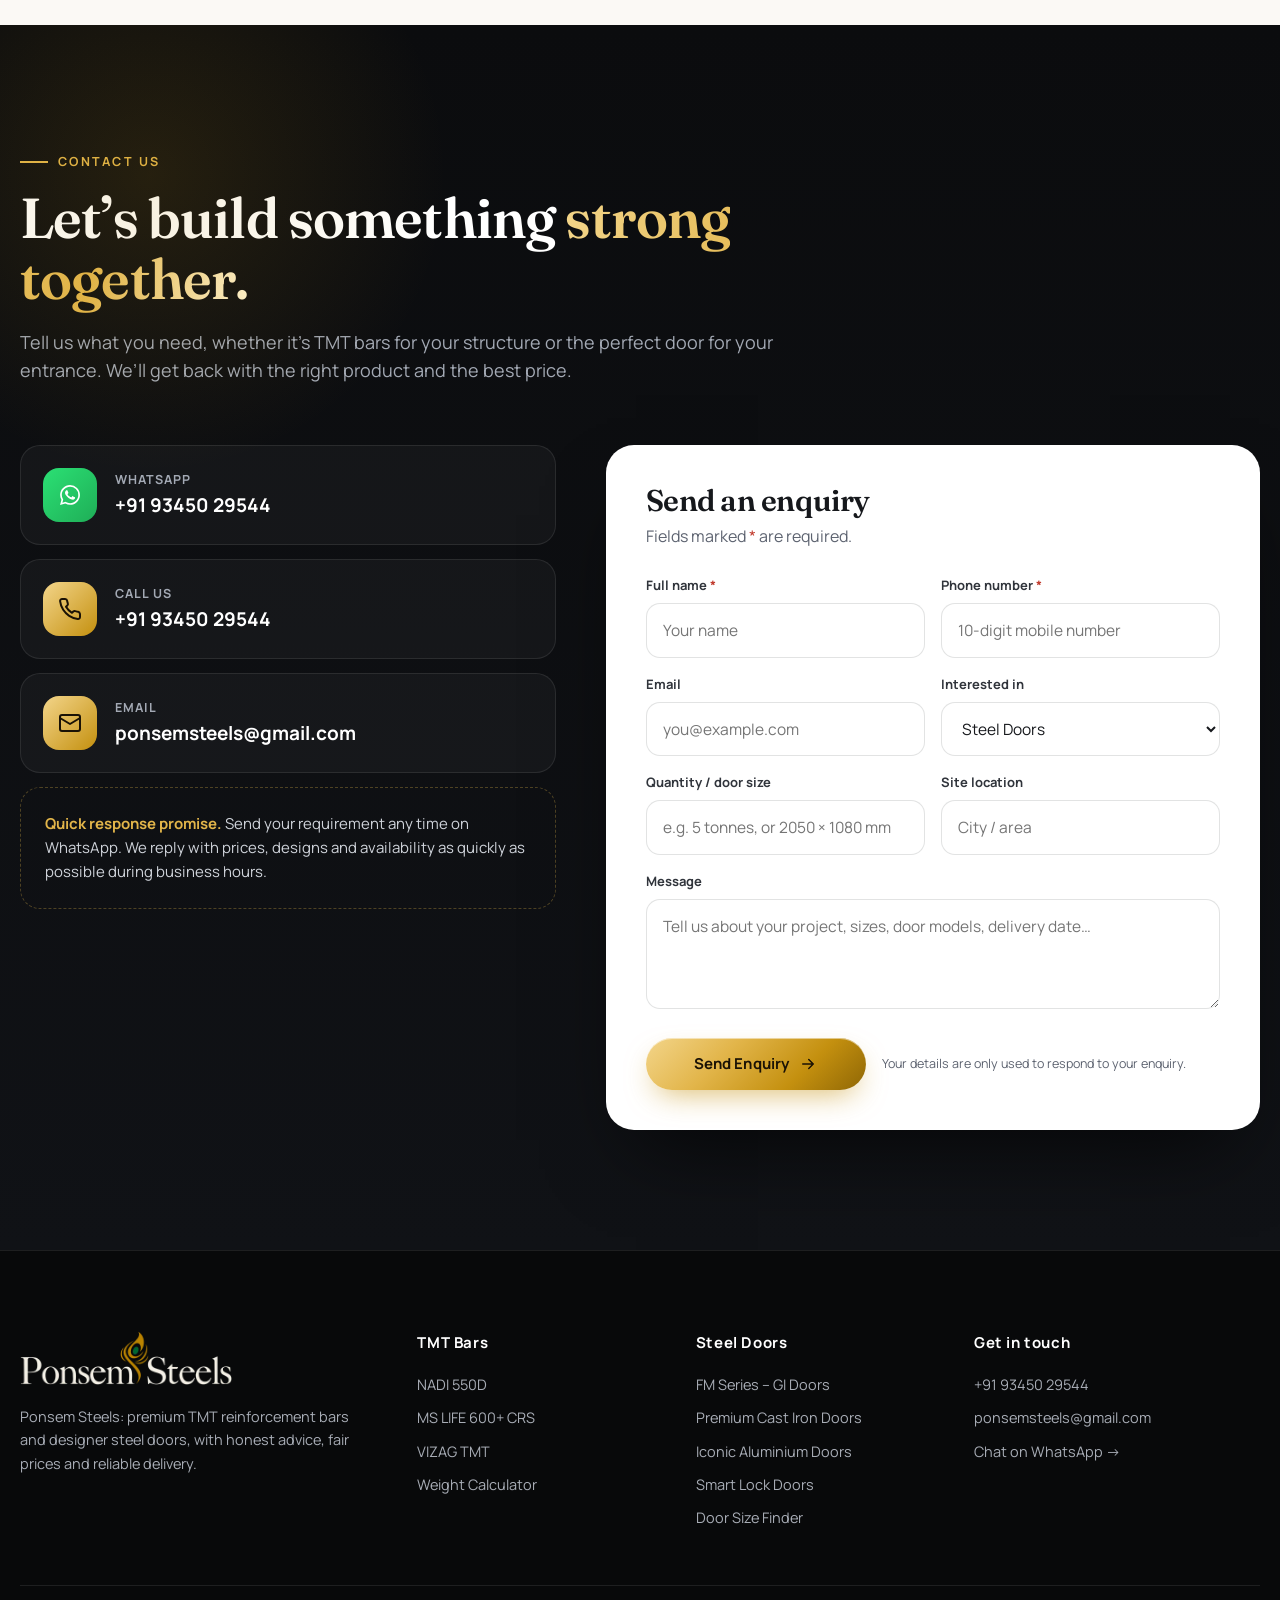
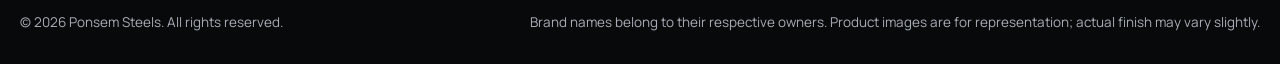
==== commit c83c8f50: "Cache-busting asset versions Co-Authored-By: Claude Opus 5.5 <noreply@anthropic.com> Claude-Session:" ====
--- a/steel-doors/index.html
+++ b/steel-doors/index.html
@@ -24,7 +24,7 @@
 <link rel="apple-touch-icon" href="../assets/img/apple-touch-icon.png">
 <link rel="preconnect" href="https://fonts.googleapis.com"><link rel="preconnect" href="https://fonts.gstatic.com" crossorigin>
 <link href="https://fonts.googleapis.com/css2?family=Fraunces:opsz,wght@9..144,400;9..144,500;9..144,600;9..144,700&family=Manrope:wght@400;500;600;700;800&display=swap" rel="stylesheet">
-<link rel="stylesheet" href="../assets/css/site.css">
+<link rel="stylesheet" href="../assets/css/site.css?v=87463f37">
 <noscript><style>.reveal,.fade-up{opacity:1!important;transform:none!important}.hero h1 .line>span{transform:none!important}#loader{display:none}</style></noscript>
 <script type="application/ld+json">{"@context":"https://schema.org","@graph":[{"@type":"Organization","@id":"https://ponsemsteels.com/#organization","name":"Ponsem Steels","alternateName":["Ponsem Steel","PonsemSteels"],"url":"https://ponsemsteels.com/","logo":{"@type":"ImageObject","url":"https://ponsemsteels.com/assets/img/logo-square.png","width":600,"height":600},"image":"https://ponsemsteels.com/assets/img/og-image.jpg","email":"ponsemsteels@gmail.com","telephone":"+91-9345029544","description":"Ponsem Steels supplies premium TMT reinforcement bars (NADI 550D, MS LIFE 600+ CRS, VIZAG) and designer steel doors: GI steel, cast iron, aluminium and smart-lock doors.","contactPoint":[{"@type":"ContactPoint","telephone":"+91-9345029544","contactType":"sales","email":"ponsemsteels@gmail.com","areaServed":"IN","availableLanguage":["English"]}],"knowsAbout":["TMT bars","Fe 550D TMT bars","Corrosion resistant steel","Steel doors","GI steel doors","Cast iron doors","Aluminium doors","Smart lock doors"]},{"@type":"WebSite","@id":"https://ponsemsteels.com/#website","url":"https://ponsemsteels.com/","name":"Ponsem Steels","inLanguage":"en-IN","publisher":{"@id":"https://ponsemsteels.com/#organization"}},{"@type":"CollectionPage","@id":"https://ponsemsteels.com/steel-doors/#webpage","url":"https://ponsemsteels.com/steel-doors/","name":"Steel Doors | Ponsem Steels","isPartOf":{"@id":"https://ponsemsteels.com/#website"},"inLanguage":"en-IN","mainEntity":{"@type":"ItemList","name":"Ponsem Steels door collection","numberOfItems":28,"itemListElement":[{"@type":"ListItem","position":1,"name":"Steel door CP-01","url":"https://ponsemsteels.com/steel-doors/#d-CP-01","image":"https://ponsemsteels.com/assets/img/doors/cp-01.webp"},{"@type":"ListItem","position":2,"name":"Steel door CP-02","url":"https://ponsemsteels.com/steel-doors/#d-CP-02","image":"https://ponsemsteels.com/assets/img/doors/cp-02.webp"},{"@type":"ListItem","position":3,"name":"Steel door CP-03","url":"https://ponsemsteels.com/steel-doors/#d-CP-03","image":"https://ponsemsteels.com/assets/img/doors/cp-03.webp"},{"@type":"ListItem","position":4,"name":"Steel door CP-04","url":"https://ponsemsteels.com/steel-doors/#d-CP-04","image":"https://ponsemsteels.com/assets/img/doors/cp-04.webp"},{"@type":"ListItem","position":5,"name":"Steel door HT-01","url":"https://ponsemsteels.com/steel-doors/#d-HT-01","image":"https://ponsemsteels.com/assets/img/doors/ht-01.webp"},{"@type":"ListItem","position":6,"name":"Steel door HT-02","url":"https://ponsemsteels.com/steel-doors/#d-HT-02","image":"https://ponsemsteels.com/assets/img/doors/ht-02.webp"},{"@type":"ListItem","position":7,"name":"Steel door HT-03","url":"https://ponsemsteels.com/steel-doors/#d-HT-03","image":"https://ponsemsteels.com/assets/img/doors/ht-03.webp"},{"@type":"ListItem","position":8,"name":"Steel door HT-04","url":"https://ponsemsteels.com/steel-doors/#d-HT-04","image":"https://ponsemsteels.com/assets/img/doors/ht-04.webp"},{"@type":"ListItem","position":9,"name":"Steel door HT-05","url":"https://ponsemsteels.com/steel-doors/#d-HT-05","image":"https://ponsemsteels.com/assets/img/doors/ht-05.webp"},{"@type":"ListItem","position":10,"name":"Steel door HT-06","url":"https://ponsemsteels.com/steel-doors/#d-HT-06","image":"https://ponsemsteels.com/assets/img/doors/ht-06.webp"},{"@type":"ListItem","position":11,"name":"Steel door RM-05","url":"https://ponsemsteels.com/steel-doors/#d-RM-05","image":"https://ponsemsteels.com/assets/img/doors/rm-05.webp"},{"@type":"ListItem","position":12,"name":"Steel door RM-01","url":"https://ponsemsteels.com/steel-doors/#d-RM-01","image":"https://ponsemsteels.com/assets/img/doors/rm-01.webp"},{"@type":"ListItem","position":13,"name":"Steel door CA-01","url":"https://ponsemsteels.com/steel-doors/#d-CA-01","image":"https://ponsemsteels.com/assets/img/doors/ca-01.webp"},{"@type":"ListItem","position":14,"name":"Steel door CA-02","url":"https://ponsemsteels.com/steel-doors/#d-CA-02","image":"https://ponsemsteels.com/assets/img/doors/ca-02.webp"},{"@type":"ListItem","position":15,"name":"Steel door CA-03","url":"https://ponsemsteels.com/steel-doors/#d-CA-03","image":"https://ponsemsteels.com/assets/img/doors/ca-03.webp"},{"@type":"ListItem","position":16,"name":"Steel door CA-04","url":"https://ponsemsteels.com/steel-doors/#d-CA-04","image":"https://ponsemsteels.com/assets/img/doors/ca-04.webp"},{"@type":"ListItem","position":17,"name":"Steel door CA-05","url":"https://ponsemsteels.com/steel-doors/#d-CA-05","image":"https://ponsemsteels.com/assets/img/doors/ca-05.webp"},{"@type":"ListItem","position":18,"name":"Steel door CA-06","url":"https://ponsemsteels.com/steel-doors/#d-CA-06","image":"https://ponsemsteels.com/assets/img/doors/ca-06.webp"},{"@type":"ListItem","position":19,"name":"Steel door CA-07","url":"https://ponsemsteels.com/steel-doors/#d-CA-07","image":"https://ponsemsteels.com/assets/img/doors/ca-07.webp"},{"@type":"ListItem","position":20,"name":"Steel door CA-08","url":"https://ponsemsteels.com/steel-doors/#d-CA-08","image":"https://ponsemsteels.com/assets/img/doors/ca-08.webp"},{"@type":"ListItem","position":21,"name":"Steel door AL-01","url":"https://ponsemsteels.com/steel-doors/#d-AL-01","image":"https://ponsemsteels.com/assets/img/doors/al-01.webp"},{"@type":"ListItem","position":22,"name":"Steel door AL-02","url":"https://ponsemsteels.com/steel-doors/#d-AL-02","image":"https://ponsemsteels.com/assets/img/doors/al-02.webp"},{"@type":"ListItem","position":23,"name":"Steel door AL-03","url":"https://ponsemsteels.com/steel-doors/#d-AL-03","image":"https://ponsemsteels.com/assets/img/doors/al-03.webp"},{"@type":"ListItem","position":24,"name":"Steel door AL-04","url":"https://ponsemsteels.com/steel-doors/#d-AL-04","image":"https://ponsemsteels.com/assets/img/doors/al-04.webp"},{"@type":"ListItem","position":25,"name":"Steel door SM-826","url":"https://ponsemsteels.com/steel-doors/#d-SM-826","image":"https://ponsemsteels.com/assets/img/doors/sm-826.webp"},{"@type":"ListItem","position":26,"name":"Steel door SM-827","url":"https://ponsemsteels.com/steel-doors/#d-SM-827","image":"https://ponsemsteels.com/assets/img/doors/sm-827.webp"},{"@type":"ListItem","position":27,"name":"Steel door SM-801","url":"https://ponsemsteels.com/steel-doors/#d-SM-801","image":"https://ponsemsteels.com/assets/img/doors/sm-801.webp"},{"@type":"ListItem","position":28,"name":"Steel door SM-803","url":"https://ponsemsteels.com/steel-doors/#d-SM-803","image":"https://ponsemsteels.com/assets/img/doors/sm-803.webp"}]}},{"@type":"BreadcrumbList","itemListElement":[{"@type":"ListItem","position":1,"name":"Home","item":"https://ponsemsteels.com/"},{"@type":"ListItem","position":2,"name":"Steel Doors","item":"https://ponsemsteels.com/steel-doors/"}]},{"@type":"FAQPage","mainEntity":[{"@type":"Question","name":"Which series should I choose?","acceptedAnswer":{"@type":"Answer","text":"For everyday main, back or utility doors, the FM Series (GI steel) is the practical choice. For a grand villa entrance, look at the Premium Series (cast iron). For bold designs in rust-free metal, the Iconic Series (aluminium). For keyless convenience, the Smart Series."}},{"@type":"Question","name":"How should I read the sizes?","acceptedAnswer":{"@type":"Answer","text":"Sizes are height × width in millimetres. For example, 2050 × 1080 is about 6′9″ × 3′6″. Some sizes show variant codes (SL/ML), which we explain when we quote. Iconic and Smart Series doors are made to your exact size. We always confirm with an on-site measurement."}},{"@type":"Question","name":"What is a “mother and son” door?","acceptedAnswer":{"@type":"Answer","text":"It’s a double door with one large leaf for daily use and a smaller leaf that opens only when you need extra width, for example to move furniture. You get a grand look with an everyday-sized opening."}},{"@type":"Question","name":"Are metal doors suitable for coastal or rainy areas?","acceptedAnswer":{"@type":"Answer","text":"Metal doors don’t swell or warp like wood. Galvanised steel has a zinc coating that resists rust, and aluminium doesn’t rust. Near the sea, a good finish and simple upkeep keep any metal door looking its best. Ask us for the right option for your location."}},{"@type":"Question","name":"How do I get a price for a door?","acceptedAnswer":{"@type":"Answer","text":"Shortlist the designs you like (♡), then tap “Send shortlist on WhatsApp”. Or message us the model code, e.g. CA-05, with your opening size. We’ll reply with price and availability."}}]}]}</script>
 </head>
@@ -417,8 +417,8 @@
   </div>
 </div>
 <script src="https://cdnjs.cloudflare.com/ajax/libs/three.js/r128/three.min.js"></script>
-<script src="../assets/js/site.js"></script>
-<script src="../assets/js/three-scenes.js"></script>
-<script src="../assets/js/doors.js"></script>
+<script src="../assets/js/site.js?v=87463f37"></script>
+<script src="../assets/js/three-scenes.js?v=87463f37"></script>
+<script src="../assets/js/doors.js?v=87463f37"></script>
 </body>
 </html>
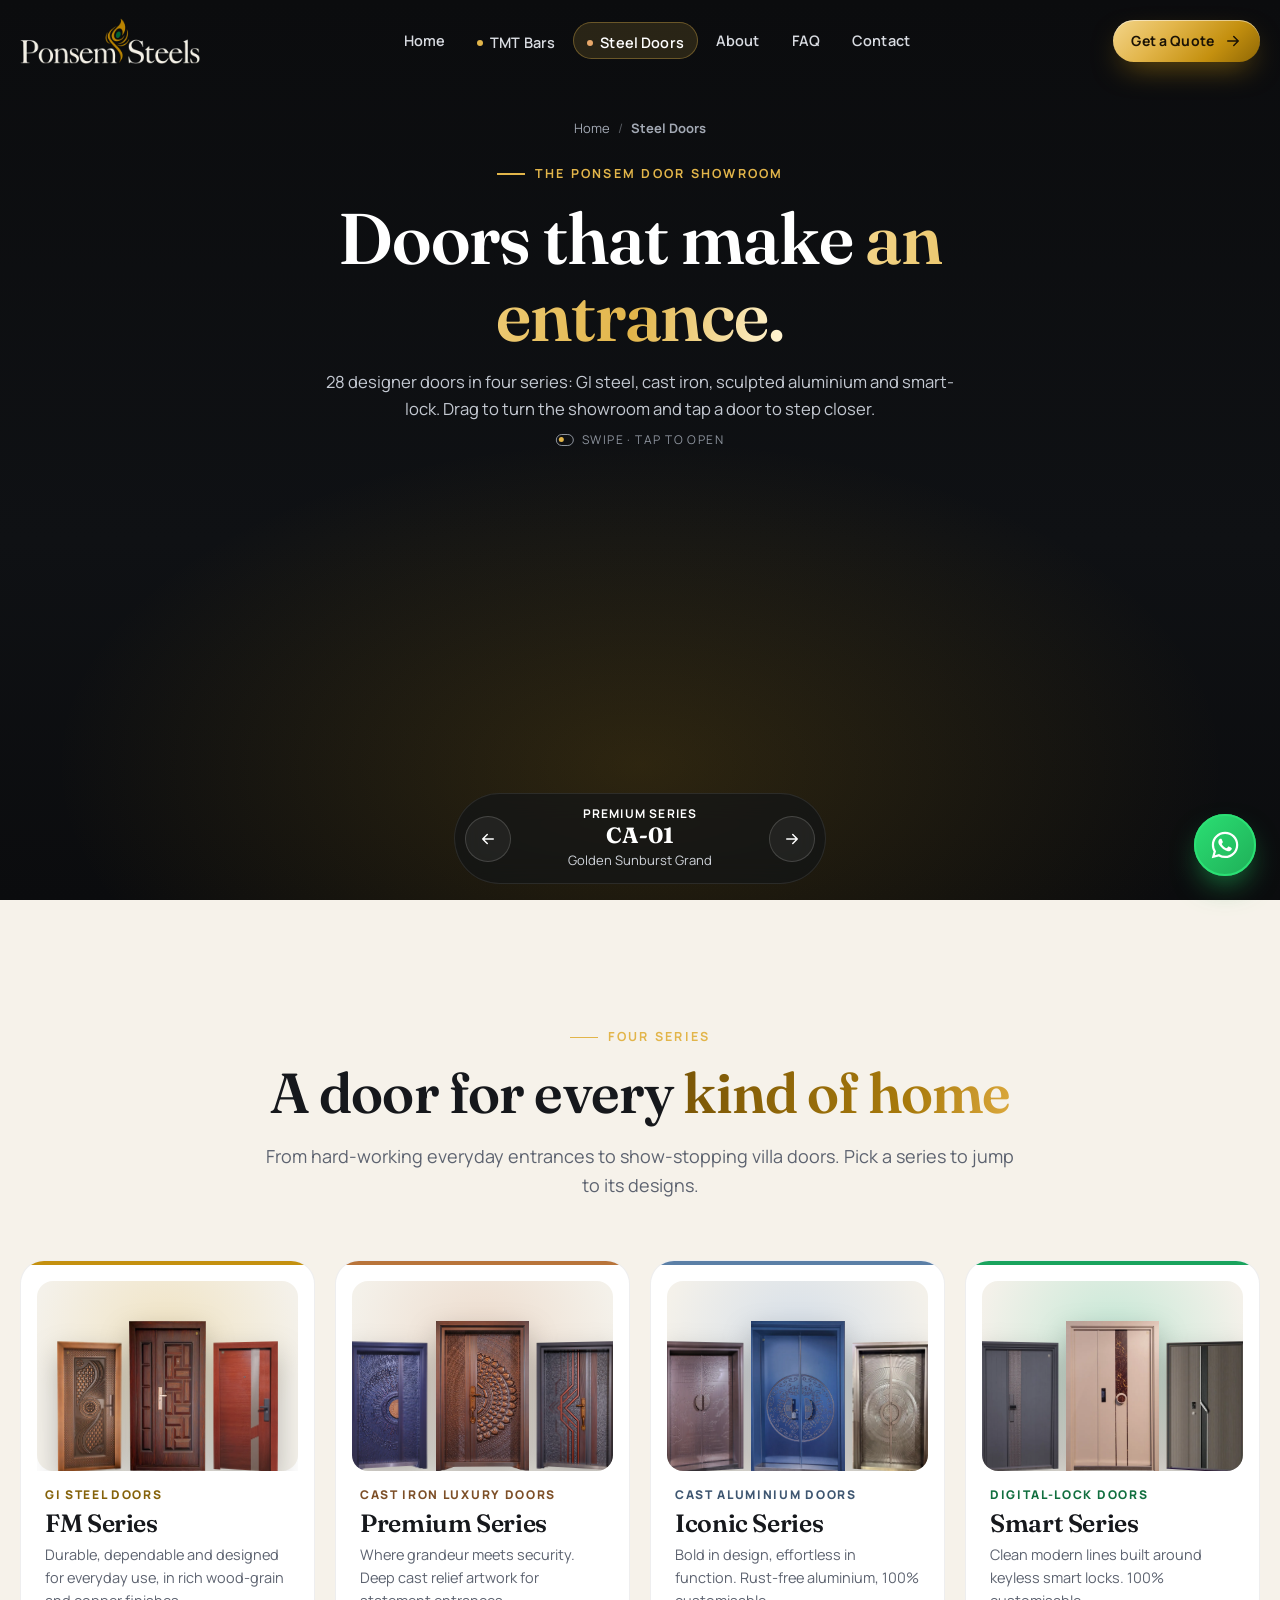
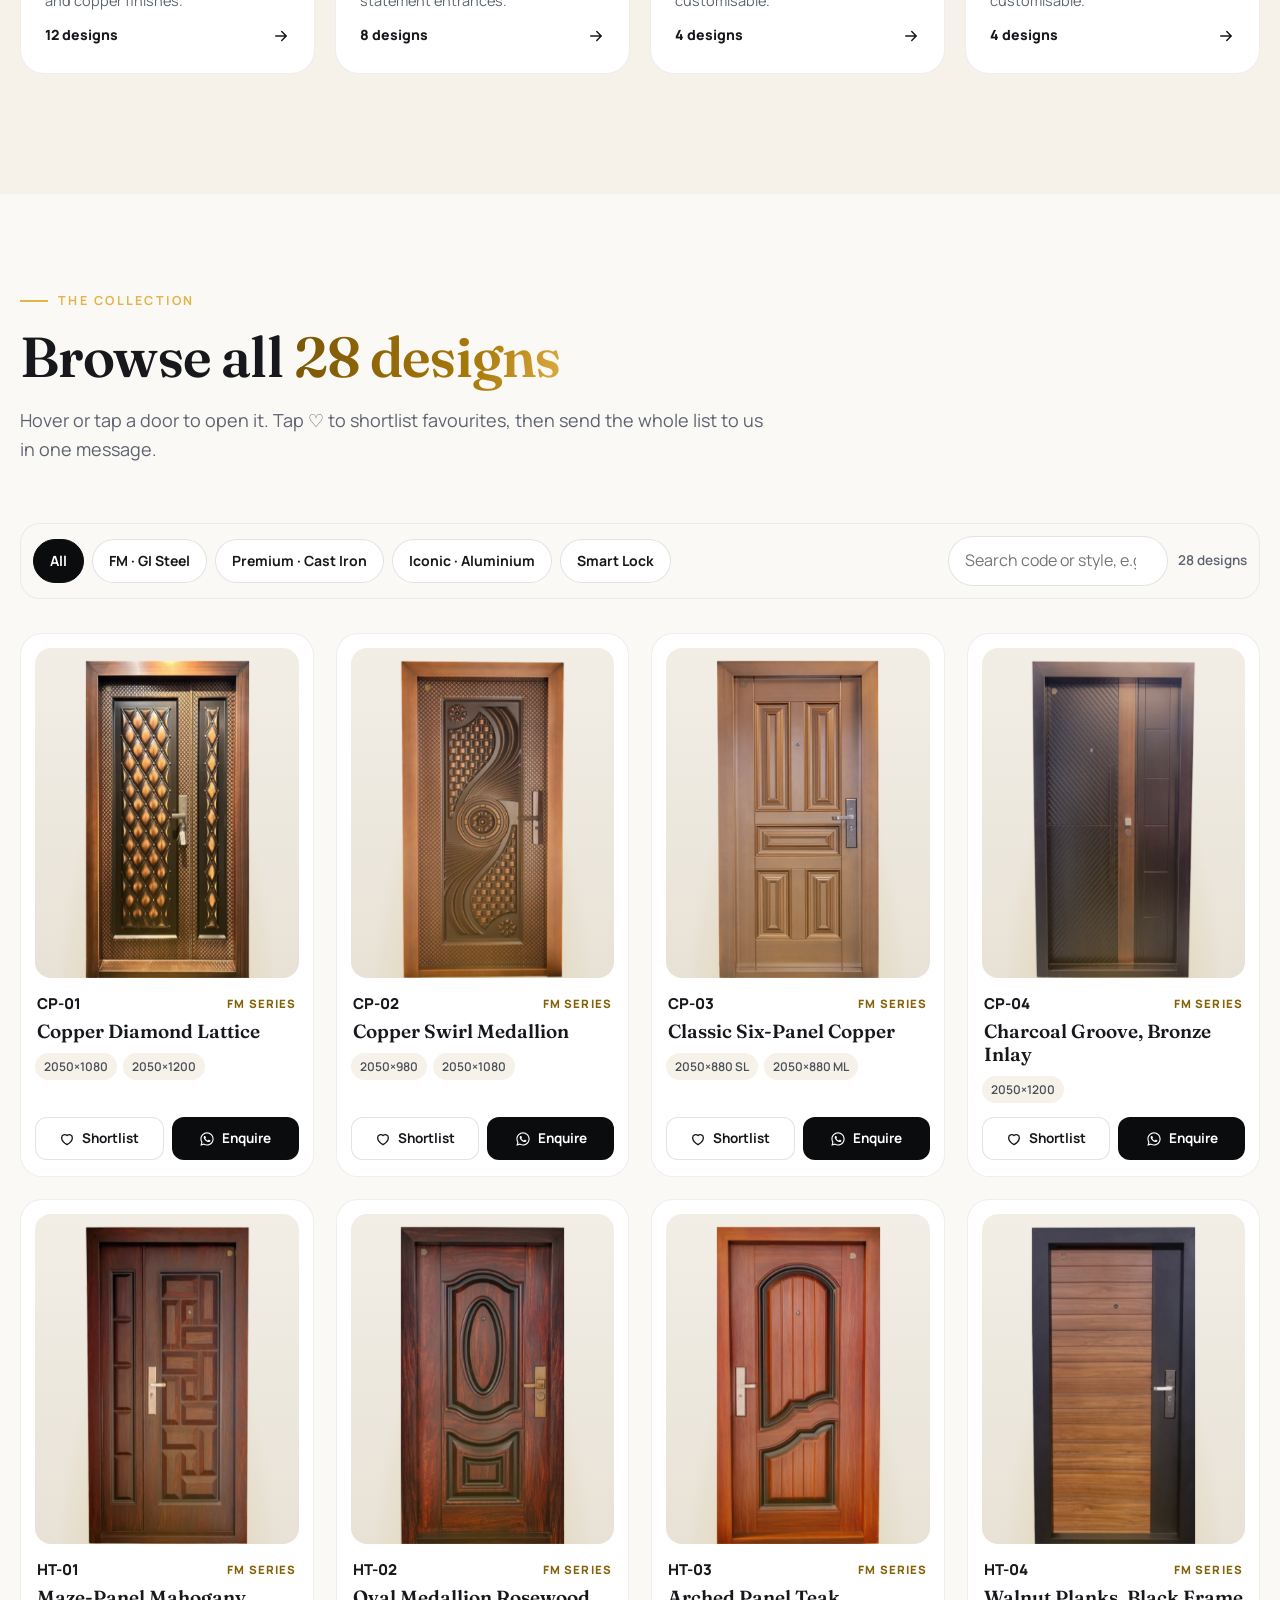
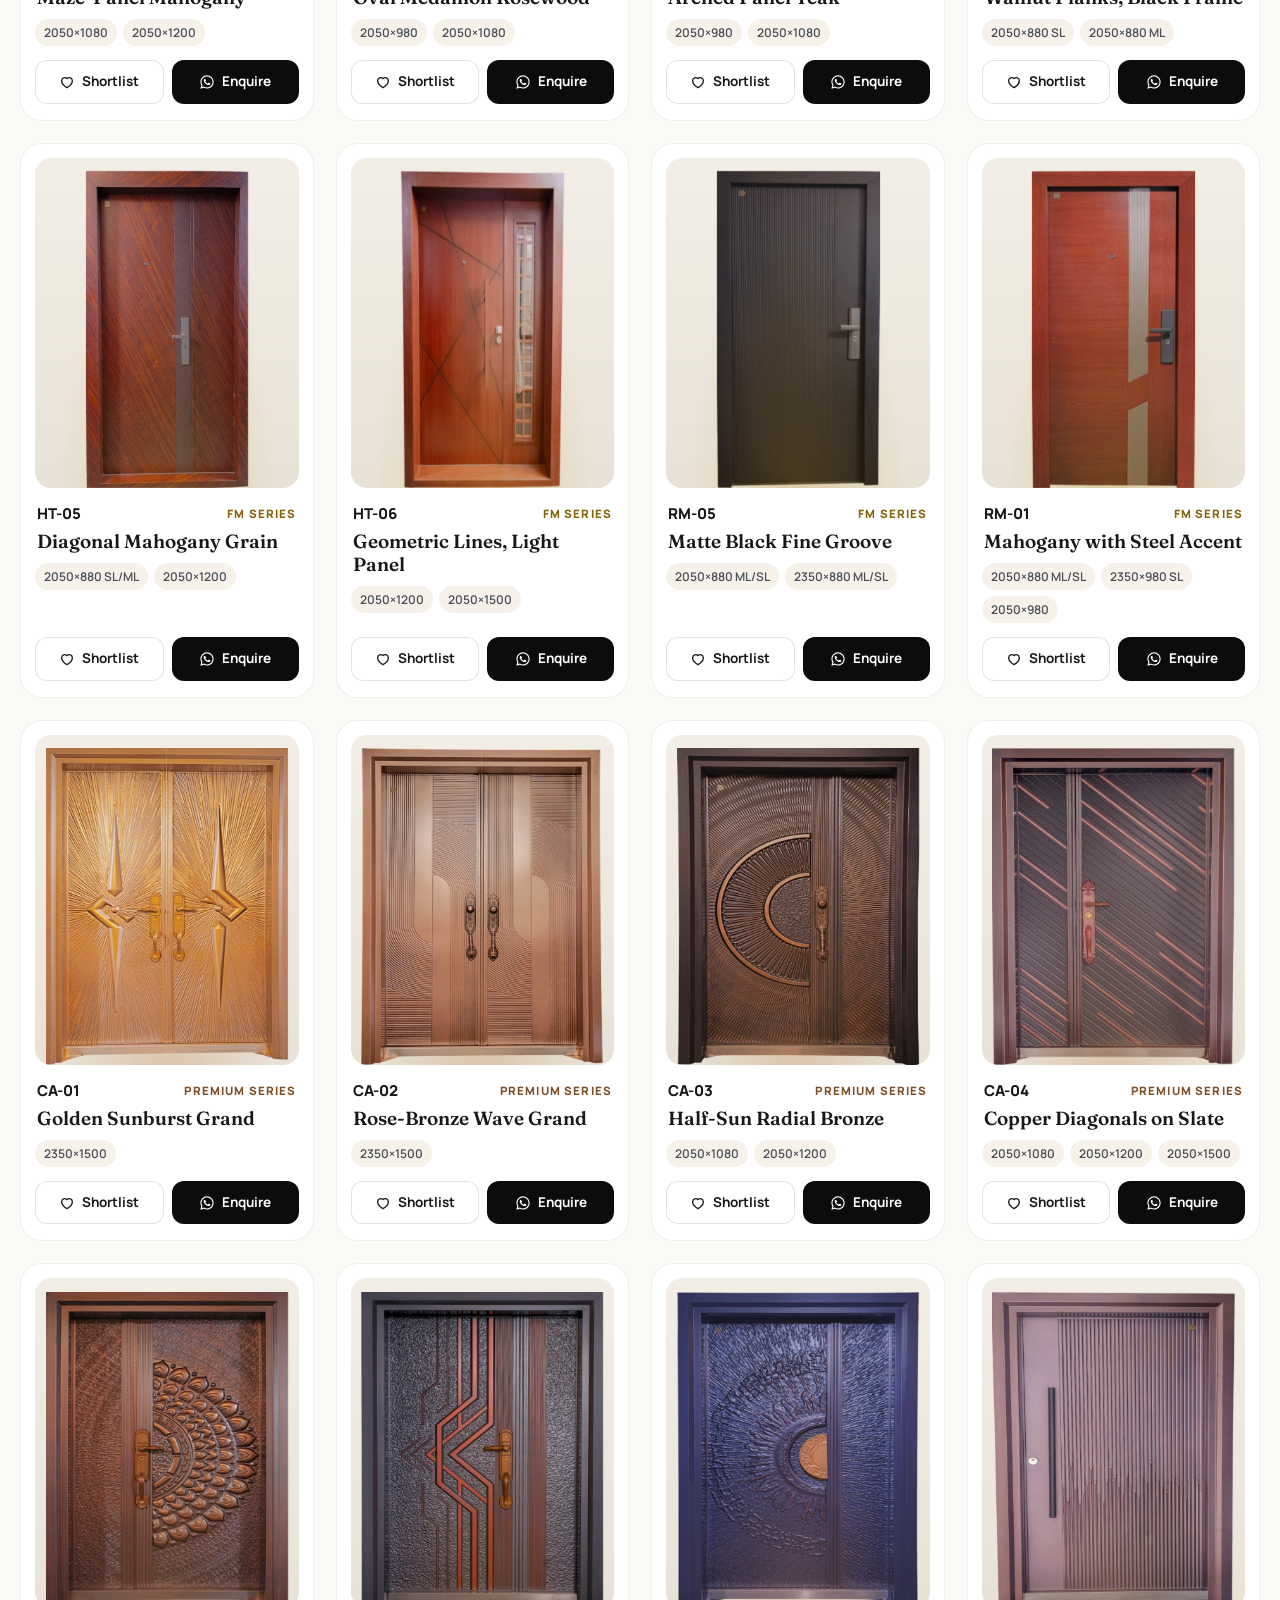
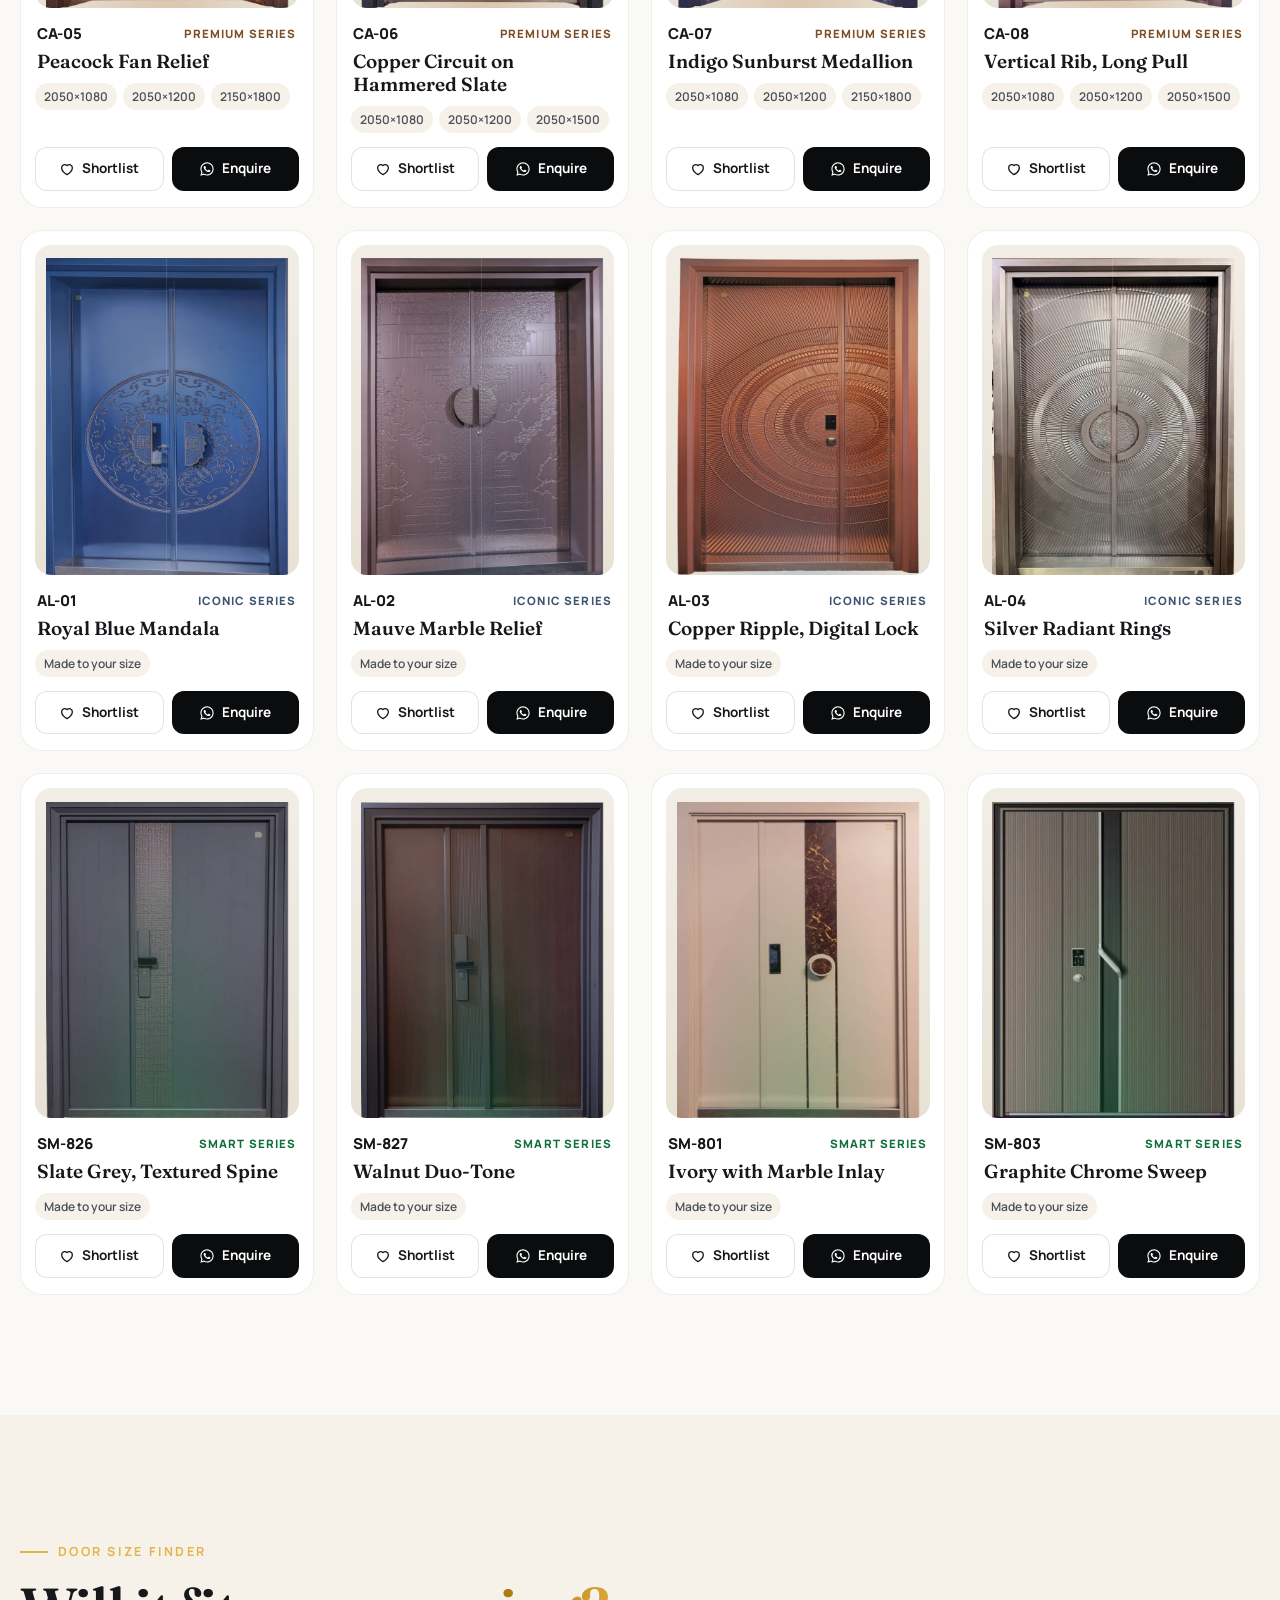
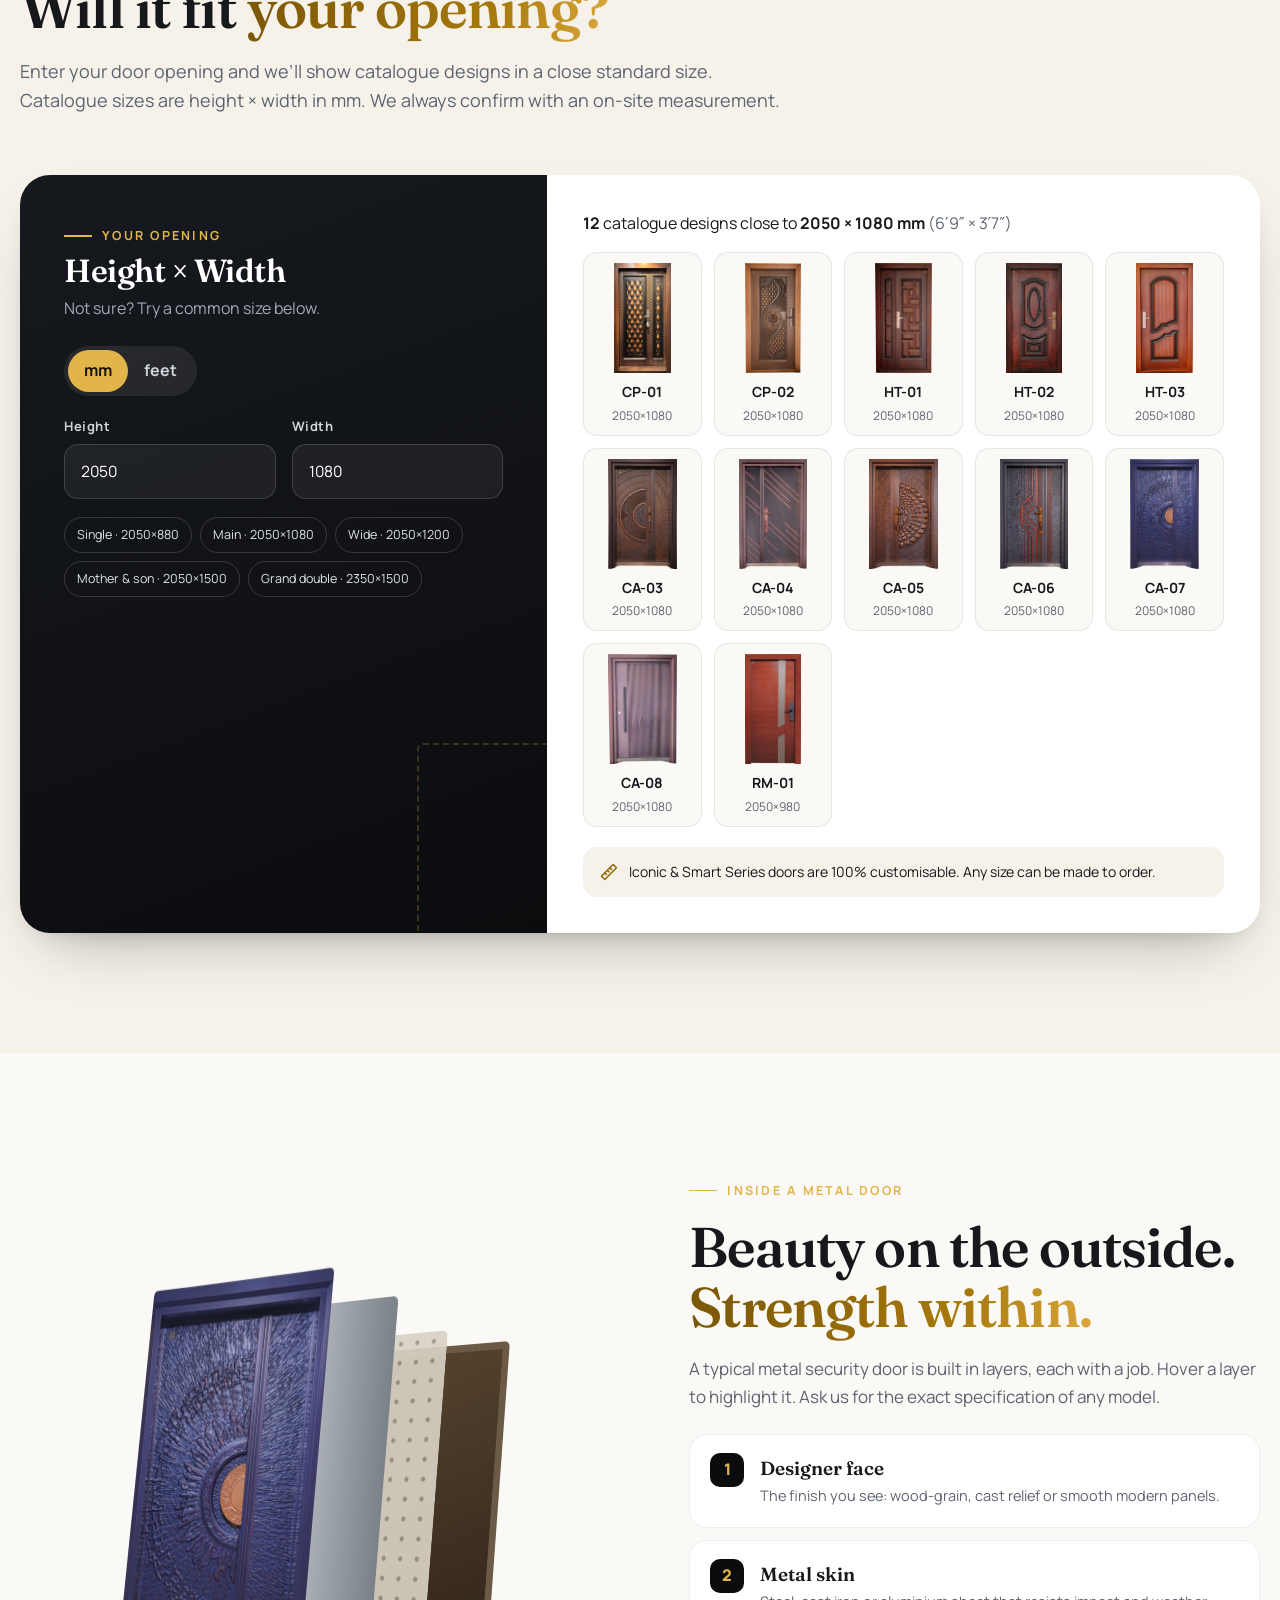
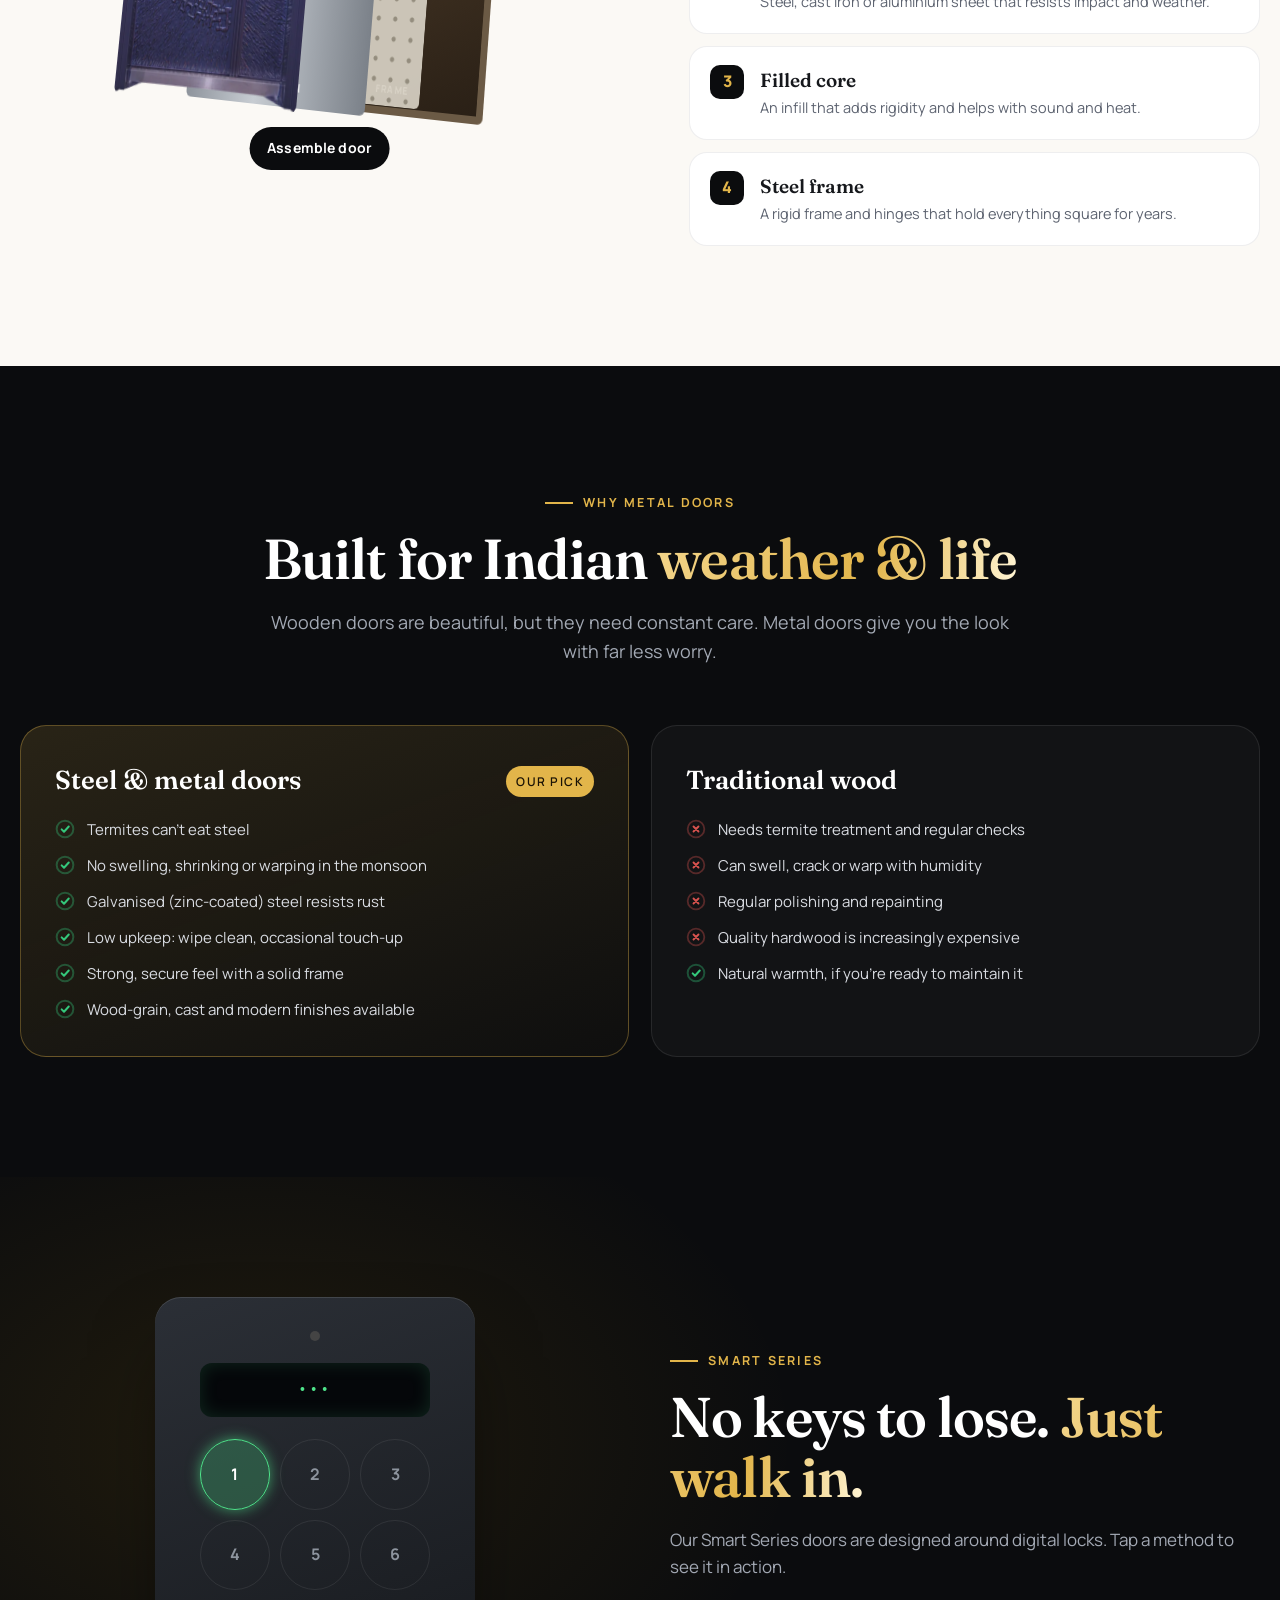
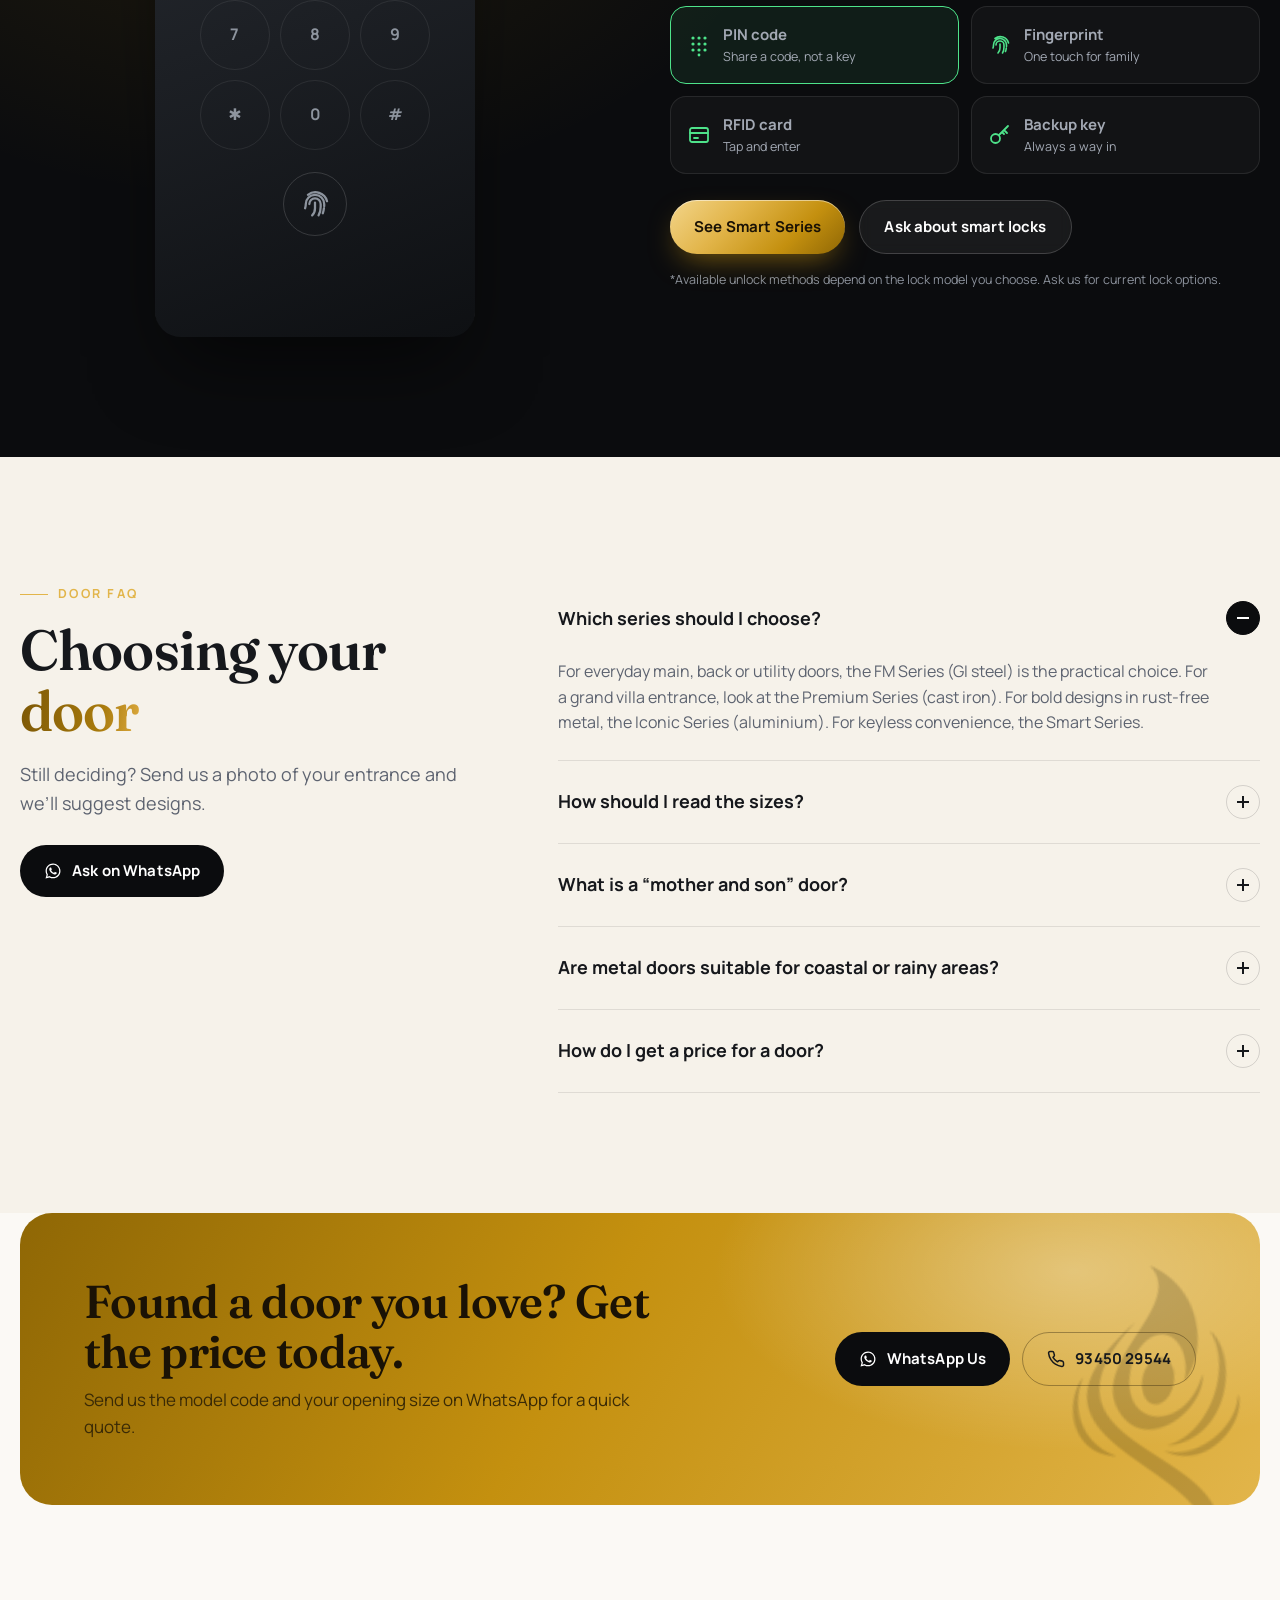
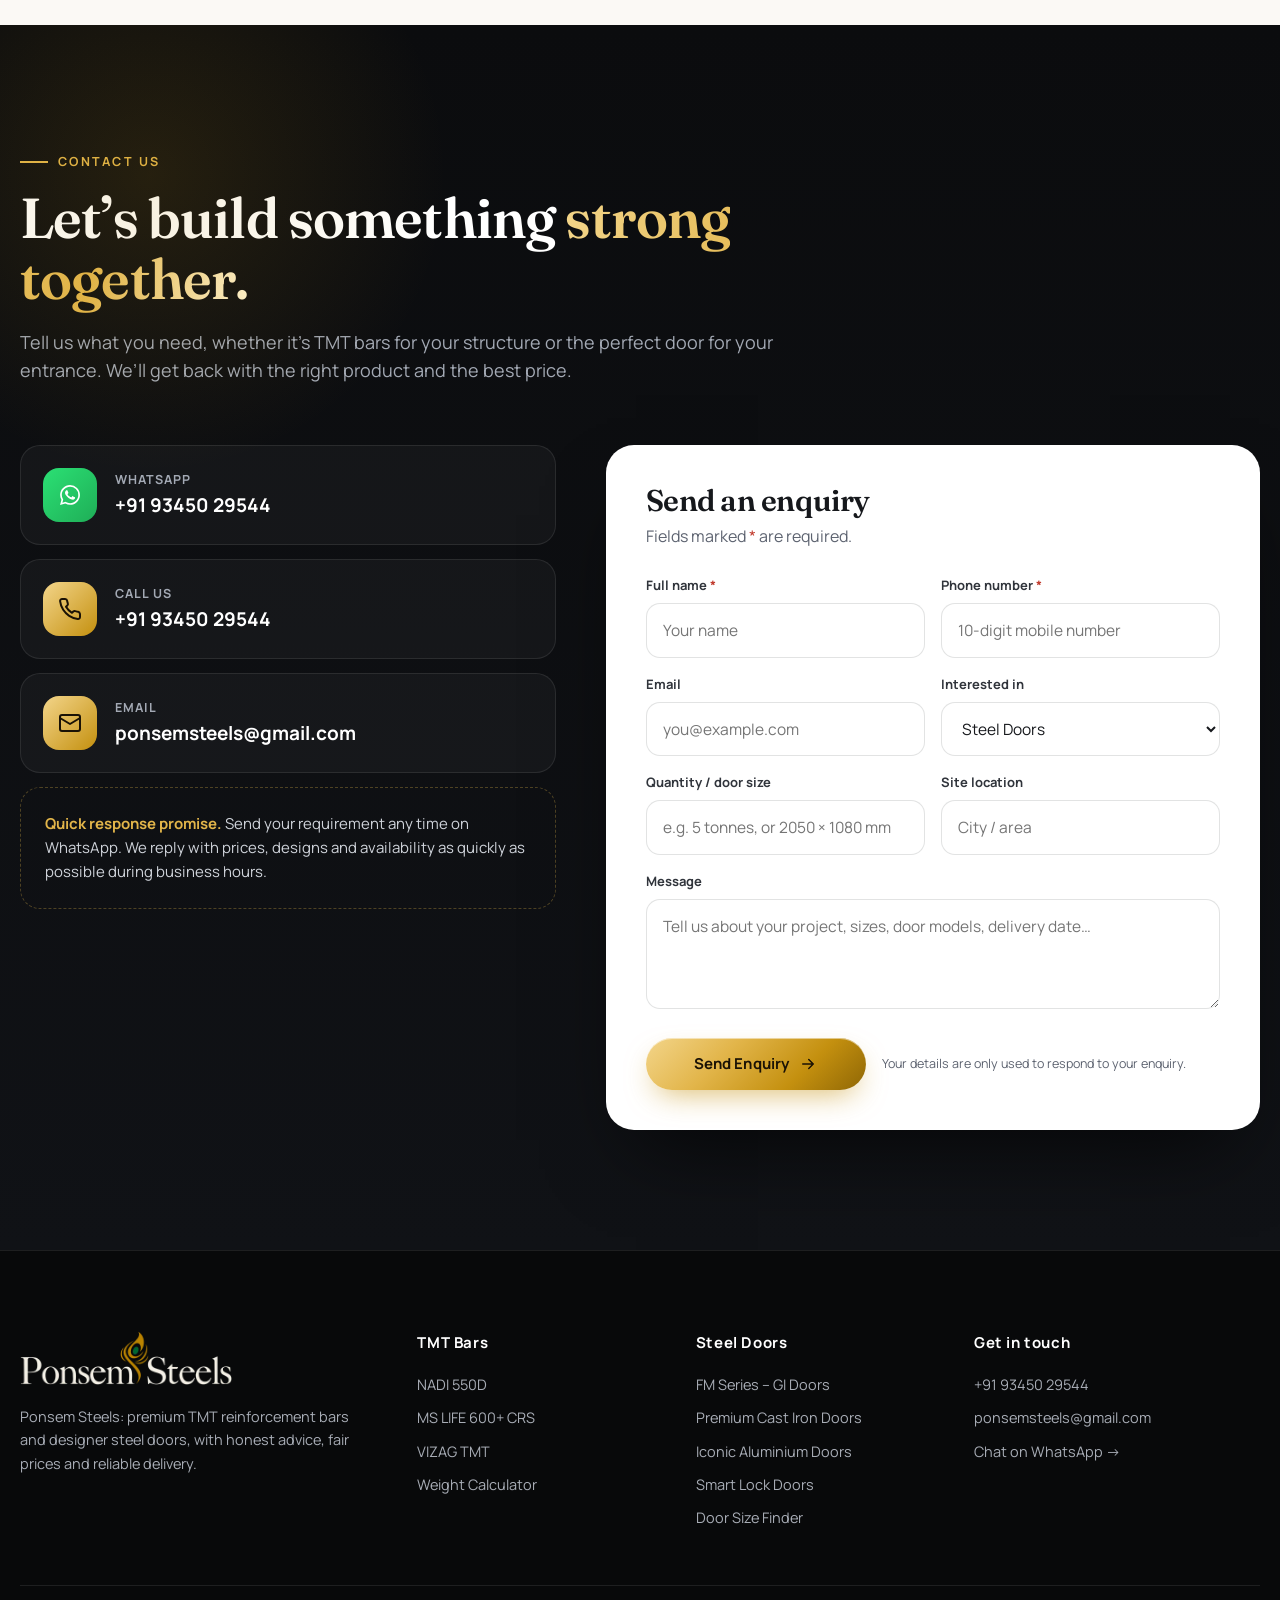
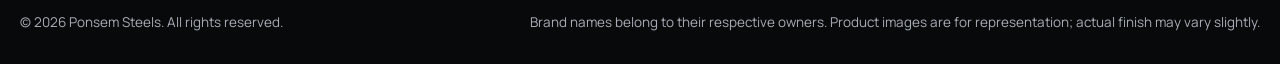
==== commit 11c5c896: "QA fixes: showroom buttons, modal/drawer accessibility, lazy door images, faster first paint, size f" ====
--- a/steel-doors/index.html
+++ b/steel-doors/index.html
@@ -24,7 +24,7 @@
 <link rel="apple-touch-icon" href="../assets/img/apple-touch-icon.png">
 <link rel="preconnect" href="https://fonts.googleapis.com"><link rel="preconnect" href="https://fonts.gstatic.com" crossorigin>
 <link href="https://fonts.googleapis.com/css2?family=Fraunces:opsz,wght@9..144,400;9..144,500;9..144,600;9..144,700&family=Manrope:wght@400;500;600;700;800&display=swap" rel="stylesheet">
-<link rel="stylesheet" href="../assets/css/site.css?v=87463f37">
+<link rel="stylesheet" href="../assets/css/site.css?v=6f64d5fe">
 <noscript><style>.reveal,.fade-up{opacity:1!important;transform:none!important}.hero h1 .line>span{transform:none!important}#loader{display:none}</style></noscript>
 <script type="application/ld+json">{"@context":"https://schema.org","@graph":[{"@type":"Organization","@id":"https://ponsemsteels.com/#organization","name":"Ponsem Steels","alternateName":["Ponsem Steel","PonsemSteels"],"url":"https://ponsemsteels.com/","logo":{"@type":"ImageObject","url":"https://ponsemsteels.com/assets/img/logo-square.png","width":600,"height":600},"image":"https://ponsemsteels.com/assets/img/og-image.jpg","email":"ponsemsteels@gmail.com","telephone":"+91-9345029544","description":"Ponsem Steels supplies premium TMT reinforcement bars (NADI 550D, MS LIFE 600+ CRS, VIZAG) and designer steel doors: GI steel, cast iron, aluminium and smart-lock doors.","contactPoint":[{"@type":"ContactPoint","telephone":"+91-9345029544","contactType":"sales","email":"ponsemsteels@gmail.com","areaServed":"IN","availableLanguage":["English"]}],"knowsAbout":["TMT bars","Fe 550D TMT bars","Corrosion resistant steel","Steel doors","GI steel doors","Cast iron doors","Aluminium doors","Smart lock doors"]},{"@type":"WebSite","@id":"https://ponsemsteels.com/#website","url":"https://ponsemsteels.com/","name":"Ponsem Steels","inLanguage":"en-IN","publisher":{"@id":"https://ponsemsteels.com/#organization"}},{"@type":"CollectionPage","@id":"https://ponsemsteels.com/steel-doors/#webpage","url":"https://ponsemsteels.com/steel-doors/","name":"Steel Doors | Ponsem Steels","isPartOf":{"@id":"https://ponsemsteels.com/#website"},"inLanguage":"en-IN","mainEntity":{"@type":"ItemList","name":"Ponsem Steels door collection","numberOfItems":28,"itemListElement":[{"@type":"ListItem","position":1,"name":"Steel door CP-01","url":"https://ponsemsteels.com/steel-doors/#d-CP-01","image":"https://ponsemsteels.com/assets/img/doors/cp-01.webp"},{"@type":"ListItem","position":2,"name":"Steel door CP-02","url":"https://ponsemsteels.com/steel-doors/#d-CP-02","image":"https://ponsemsteels.com/assets/img/doors/cp-02.webp"},{"@type":"ListItem","position":3,"name":"Steel door CP-03","url":"https://ponsemsteels.com/steel-doors/#d-CP-03","image":"https://ponsemsteels.com/assets/img/doors/cp-03.webp"},{"@type":"ListItem","position":4,"name":"Steel door CP-04","url":"https://ponsemsteels.com/steel-doors/#d-CP-04","image":"https://ponsemsteels.com/assets/img/doors/cp-04.webp"},{"@type":"ListItem","position":5,"name":"Steel door HT-01","url":"https://ponsemsteels.com/steel-doors/#d-HT-01","image":"https://ponsemsteels.com/assets/img/doors/ht-01.webp"},{"@type":"ListItem","position":6,"name":"Steel door HT-02","url":"https://ponsemsteels.com/steel-doors/#d-HT-02","image":"https://ponsemsteels.com/assets/img/doors/ht-02.webp"},{"@type":"ListItem","position":7,"name":"Steel door HT-03","url":"https://ponsemsteels.com/steel-doors/#d-HT-03","image":"https://ponsemsteels.com/assets/img/doors/ht-03.webp"},{"@type":"ListItem","position":8,"name":"Steel door HT-04","url":"https://ponsemsteels.com/steel-doors/#d-HT-04","image":"https://ponsemsteels.com/assets/img/doors/ht-04.webp"},{"@type":"ListItem","position":9,"name":"Steel door HT-05","url":"https://ponsemsteels.com/steel-doors/#d-HT-05","image":"https://ponsemsteels.com/assets/img/doors/ht-05.webp"},{"@type":"ListItem","position":10,"name":"Steel door HT-06","url":"https://ponsemsteels.com/steel-doors/#d-HT-06","image":"https://ponsemsteels.com/assets/img/doors/ht-06.webp"},{"@type":"ListItem","position":11,"name":"Steel door RM-05","url":"https://ponsemsteels.com/steel-doors/#d-RM-05","image":"https://ponsemsteels.com/assets/img/doors/rm-05.webp"},{"@type":"ListItem","position":12,"name":"Steel door RM-01","url":"https://ponsemsteels.com/steel-doors/#d-RM-01","image":"https://ponsemsteels.com/assets/img/doors/rm-01.webp"},{"@type":"ListItem","position":13,"name":"Steel door CA-01","url":"https://ponsemsteels.com/steel-doors/#d-CA-01","image":"https://ponsemsteels.com/assets/img/doors/ca-01.webp"},{"@type":"ListItem","position":14,"name":"Steel door CA-02","url":"https://ponsemsteels.com/steel-doors/#d-CA-02","image":"https://ponsemsteels.com/assets/img/doors/ca-02.webp"},{"@type":"ListItem","position":15,"name":"Steel door CA-03","url":"https://ponsemsteels.com/steel-doors/#d-CA-03","image":"https://ponsemsteels.com/assets/img/doors/ca-03.webp"},{"@type":"ListItem","position":16,"name":"Steel door CA-04","url":"https://ponsemsteels.com/steel-doors/#d-CA-04","image":"https://ponsemsteels.com/assets/img/doors/ca-04.webp"},{"@type":"ListItem","position":17,"name":"Steel door CA-05","url":"https://ponsemsteels.com/steel-doors/#d-CA-05","image":"https://ponsemsteels.com/assets/img/doors/ca-05.webp"},{"@type":"ListItem","position":18,"name":"Steel door CA-06","url":"https://ponsemsteels.com/steel-doors/#d-CA-06","image":"https://ponsemsteels.com/assets/img/doors/ca-06.webp"},{"@type":"ListItem","position":19,"name":"Steel door CA-07","url":"https://ponsemsteels.com/steel-doors/#d-CA-07","image":"https://ponsemsteels.com/assets/img/doors/ca-07.webp"},{"@type":"ListItem","position":20,"name":"Steel door CA-08","url":"https://ponsemsteels.com/steel-doors/#d-CA-08","image":"https://ponsemsteels.com/assets/img/doors/ca-08.webp"},{"@type":"ListItem","position":21,"name":"Steel door AL-01","url":"https://ponsemsteels.com/steel-doors/#d-AL-01","image":"https://ponsemsteels.com/assets/img/doors/al-01.webp"},{"@type":"ListItem","position":22,"name":"Steel door AL-02","url":"https://ponsemsteels.com/steel-doors/#d-AL-02","image":"https://ponsemsteels.com/assets/img/doors/al-02.webp"},{"@type":"ListItem","position":23,"name":"Steel door AL-03","url":"https://ponsemsteels.com/steel-doors/#d-AL-03","image":"https://ponsemsteels.com/assets/img/doors/al-03.webp"},{"@type":"ListItem","position":24,"name":"Steel door AL-04","url":"https://ponsemsteels.com/steel-doors/#d-AL-04","image":"https://ponsemsteels.com/assets/img/doors/al-04.webp"},{"@type":"ListItem","position":25,"name":"Steel door SM-826","url":"https://ponsemsteels.com/steel-doors/#d-SM-826","image":"https://ponsemsteels.com/assets/img/doors/sm-826.webp"},{"@type":"ListItem","position":26,"name":"Steel door SM-827","url":"https://ponsemsteels.com/steel-doors/#d-SM-827","image":"https://ponsemsteels.com/assets/img/doors/sm-827.webp"},{"@type":"ListItem","position":27,"name":"Steel door SM-801","url":"https://ponsemsteels.com/steel-doors/#d-SM-801","image":"https://ponsemsteels.com/assets/img/doors/sm-801.webp"},{"@type":"ListItem","position":28,"name":"Steel door SM-803","url":"https://ponsemsteels.com/steel-doors/#d-SM-803","image":"https://ponsemsteels.com/assets/img/doors/sm-803.webp"}]}},{"@type":"BreadcrumbList","itemListElement":[{"@type":"ListItem","position":1,"name":"Home","item":"https://ponsemsteels.com/"},{"@type":"ListItem","position":2,"name":"Steel Doors","item":"https://ponsemsteels.com/steel-doors/"}]},{"@type":"FAQPage","mainEntity":[{"@type":"Question","name":"Which series should I choose?","acceptedAnswer":{"@type":"Answer","text":"For everyday main, back or utility doors, the FM Series (GI steel) is the practical choice. For a grand villa entrance, look at the Premium Series (cast iron). For bold designs in rust-free metal, the Iconic Series (aluminium). For keyless convenience, the Smart Series."}},{"@type":"Question","name":"How should I read the sizes?","acceptedAnswer":{"@type":"Answer","text":"Sizes are height × width in millimetres. For example, 2050 × 1080 is about 6′9″ × 3′6″. Some sizes show variant codes (SL/ML), which we explain when we quote. Iconic and Smart Series doors are made to your exact size. We always confirm with an on-site measurement."}},{"@type":"Question","name":"What is a “mother and son” door?","acceptedAnswer":{"@type":"Answer","text":"It’s a double door with one large leaf for daily use and a smaller leaf that opens only when you need extra width, for example to move furniture. You get a grand look with an everyday-sized opening."}},{"@type":"Question","name":"Are metal doors suitable for coastal or rainy areas?","acceptedAnswer":{"@type":"Answer","text":"Metal doors don’t swell or warp like wood. Galvanised steel has a zinc coating that resists rust, and aluminium doesn’t rust. Near the sea, a good finish and simple upkeep keep any metal door looking its best. Ask us for the right option for your location."}},{"@type":"Question","name":"How do I get a price for a door?","acceptedAnswer":{"@type":"Answer","text":"Shortlist the designs you like (♡), then tap “Send shortlist on WhatsApp”. Or message us the model code, e.g. CA-05, with your opening size. We’ll reply with price and availability."}}]}]}</script>
 </head>
@@ -417,8 +417,8 @@
   </div>
 </div>
 <script src="https://cdnjs.cloudflare.com/ajax/libs/three.js/r128/three.min.js"></script>
-<script src="../assets/js/site.js?v=87463f37"></script>
-<script src="../assets/js/three-scenes.js?v=87463f37"></script>
-<script src="../assets/js/doors.js?v=87463f37"></script>
+<script src="../assets/js/site.js?v=6f64d5fe"></script>
+<script src="../assets/js/three-scenes.js?v=6f64d5fe"></script>
+<script src="../assets/js/doors.js?v=6f64d5fe"></script>
 </body>
 </html>
--- a/assets/css/site.css
+++ b/assets/css/site.css
@@ -931,3 +931,9 @@
   #mAdd,#mForm{flex:1 1 40%}
 }
 @media (max-width:760px){ .sr-info small{font-size:10px;letter-spacing:.06em;white-space:nowrap;overflow:hidden;text-overflow:ellipsis;max-width:200px;margin:0 auto} .sr-info{min-width:0;flex:1} }
+/* QA fixes */
+.sl-drawer:not(.show){visibility:hidden;transition:visibility 0s .45s}
+.sl-drawer.show{visibility:visible}
+.dser,.scard2 small{color:color-mix(in srgb,var(--sc) 68%,#000)}
+#cWa.disabled{opacity:.45;pointer-events:none}
+@media (max-width:760px){ .dm-close{position:fixed;top:calc(6svh + 12px);right:14px;z-index:6;box-shadow:0 6px 18px rgba(0,0,0,.35)} }
